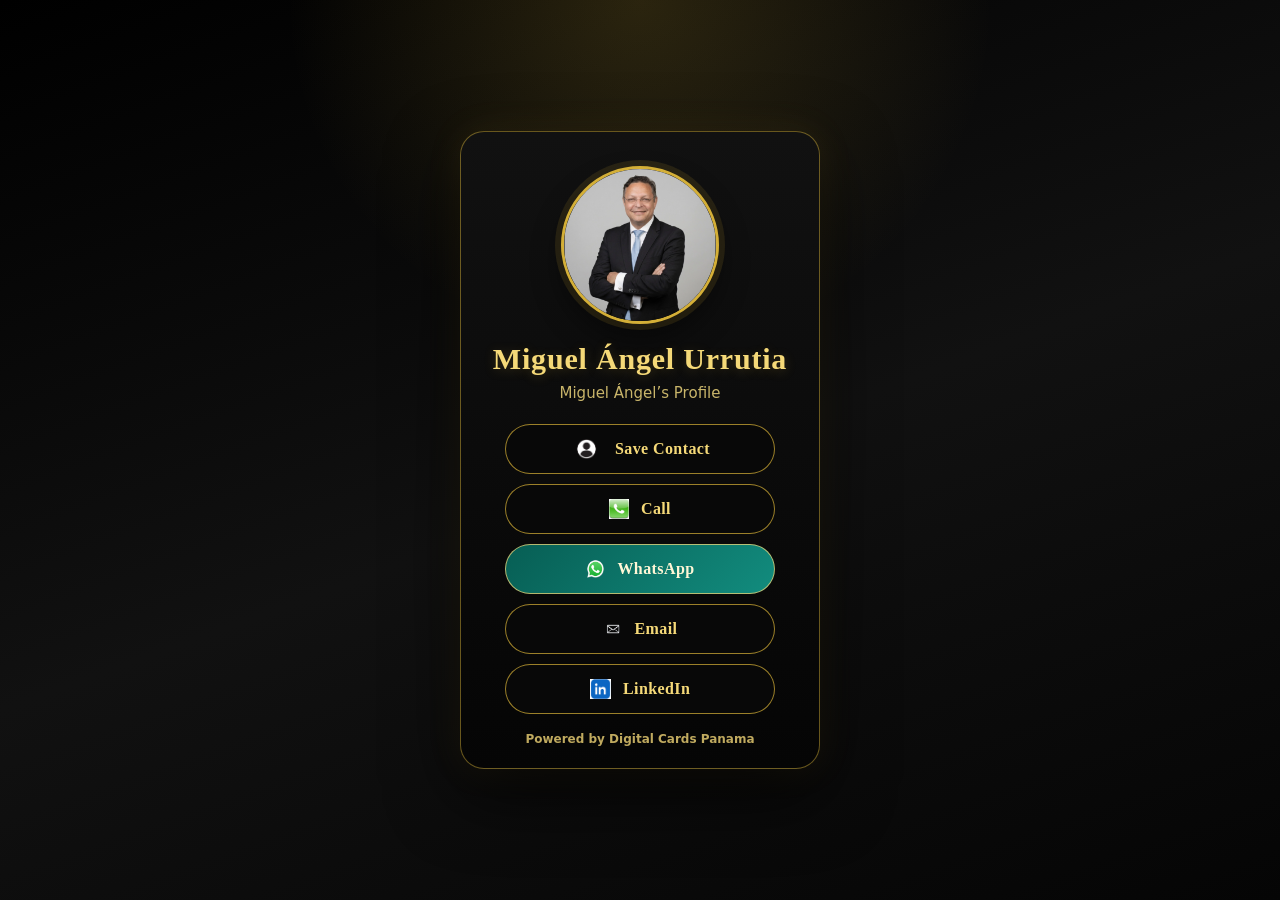
==== index.html @ e3ca3bec "Update index.html" ====
<!DOCTYPE html>
<html lang="en">
<head>
  <meta charset="UTF-8" />
  <meta name="viewport" content="width=device-width, initial-scale=1.0" />
  <title>Miguel Ángel Urrutia – Digital Card</title>

  <style>
    :root {
      --black: #050505;
      --black-soft: #111111;
      --gold: #d4af37;
      --gold-light: #f5d978;
      --gold-dark: #8a6f1d;
      --text-muted: #c9b56a;
    }

    * {
      box-sizing: border-box;
    }

    body {
      margin: 0;
      min-height: 100vh;
      display: flex;
      justify-content: center;
      align-items: center;
      padding: 24px;
      background:
        radial-gradient(circle at top, rgba(212, 175, 55, 0.18), transparent 32%),
        linear-gradient(160deg, #000000, #111111 52%, #050505);
      font-family: "Cormorant Garamond", "Playfair Display", Georgia, "Times New Roman", serif;
      color: var(--gold);
    }

    .card {
      width: 360px;
      max-width: 100%;
      padding: 28px 22px 22px;
      border-radius: 24px;
      text-align: center;
      background: linear-gradient(180deg, #111111, #050505);
      border: 1px solid rgba(212, 175, 55, 0.48);
      box-shadow: 0 25px 70px rgba(0, 0, 0, 0.72), 0 0 34px rgba(212, 175, 55, 0.12);
    }

    .profile-photo {
      width: 158px;
      height: 158px;
      object-fit: cover;
      display: block;
      margin: 6px auto 18px;
      border-radius: 50%;
      border: 3px solid var(--gold);
      box-shadow: 0 0 0 6px rgba(212, 175, 55, 0.12), 0 16px 30px rgba(0, 0, 0, 0.45);
      background: #000;
    }

    h1 {
      margin: 6px 0 8px;
      font-size: 30px;
      line-height: 1.12;
      font-weight: 700;
      letter-spacing: 0.8px;
      color: var(--gold-light);
      text-shadow: 0 2px 12px rgba(212, 175, 55, 0.22);
    }

    .subtitle {
      margin: 0 0 22px;
      font-size: 15px;
      color: var(--text-muted);
      font-family: system-ui, -apple-system, BlinkMacSystemFont, "Segoe UI", sans-serif;
    }

    .btn {
      display: flex;
      align-items: center;
      justify-content: center;
      gap: 12px;
      width: 86%;
      margin: 10px auto;
      padding: 14px;
      border-radius: 999px;
      text-decoration: none;
      font-family: "Cormorant Garamond", "Playfair Display", Georgia, "Times New Roman", serif;
      font-weight: 700;
      font-size: 16px;
      letter-spacing: 0.4px;
      transition: transform 0.15s ease, box-shadow 0.15s ease, border-color 0.15s ease;
    }

    .btn:hover {
      transform: translateY(-1px);
      box-shadow: 0 8px 20px rgba(212, 175, 55, 0.18);
    }

    .btn img {
      height: 20px;
      width: auto;
    }

    .icon-wide {
      width: 22px;
      height: auto;
    }

    .save,
    .call,
    .email,
    .linkedin {
      background: #080808;
      color: var(--gold-light);
      border: 1px solid rgba(212, 175, 55, 0.72);
    }

    .whatsapp {
      background: linear-gradient(135deg, #075e54, #128c7e);
      color: #fff7d6;
      border: 1px solid rgba(245, 217, 120, 0.72);
    }

    .footer {
      margin-top: 18px;
      font-size: 12px;
      font-family: system-ui, -apple-system, BlinkMacSystemFont, "Segoe UI", sans-serif;
      color: rgba(212, 175, 55, 0.68);
    }

    .footer a {
      color: rgba(245, 217, 120, 0.78);
      text-decoration: none;
      font-weight: 600;
    }
  </style>
</head>

<body>
  <div class="card">

    <!-- Random Profile Photo -->
    <img id="profilePhoto" src="MAU.png" alt="Miguel Ángel Urrutia" class="profile-photo" />

    <h1>Miguel Ángel Urrutia</h1>
    <div class="subtitle">Miguel Ángel’s Profile</div>

    <!-- Save Contact -->
    <a class="btn save" href="Maurrutia.vcf" download>
      <img src="assets/user_icon.png" class="icon-wide" alt="" />
      Save Contact
    </a>

    <!-- Call -->
    <a class="btn call" href="tel:+50766541664">
      <img src="assets/call_icon.jpg" alt="" />
      Call
    </a>

    <!-- WhatsApp -->
    <a class="btn whatsapp" href="https://wa.me/50766541664" target="_blank" rel="noopener">
      <img src="assets/whatsapp_icon.png" alt="" />
      WhatsApp
    </a>

    <!-- Email -->
    <a class="btn email" href="mailto:mau@maurrutia.com">
      <img src="assets/email_icon_white.png" class="icon-wide" alt="" />
      Email
    </a>

    <!-- LinkedIn -->
    <a class="btn linkedin" href="https://www.linkedin.com/in/miguel-%C3%A1ngel-urrutia-6468b936" target="_blank" rel="noopener">
      <img src="assets/Linkedin_logo.png" alt="" />
      LinkedIn
    </a>

    <!-- Footer -->
    <div class="footer">
      <a href="https://wa.me/50767317853" target="_blank" rel="noopener">Powered by Digital Cards Panama</a>
    </div>

  </div>

  <script>
    const photos = ["MAU.png", "MAU2.png"];
    const selectedPhoto = photos[Math.floor(Math.random() * photos.length)];
    document.getElementById("profilePhoto").src = selectedPhoto;
  </script>
</body>
</html>
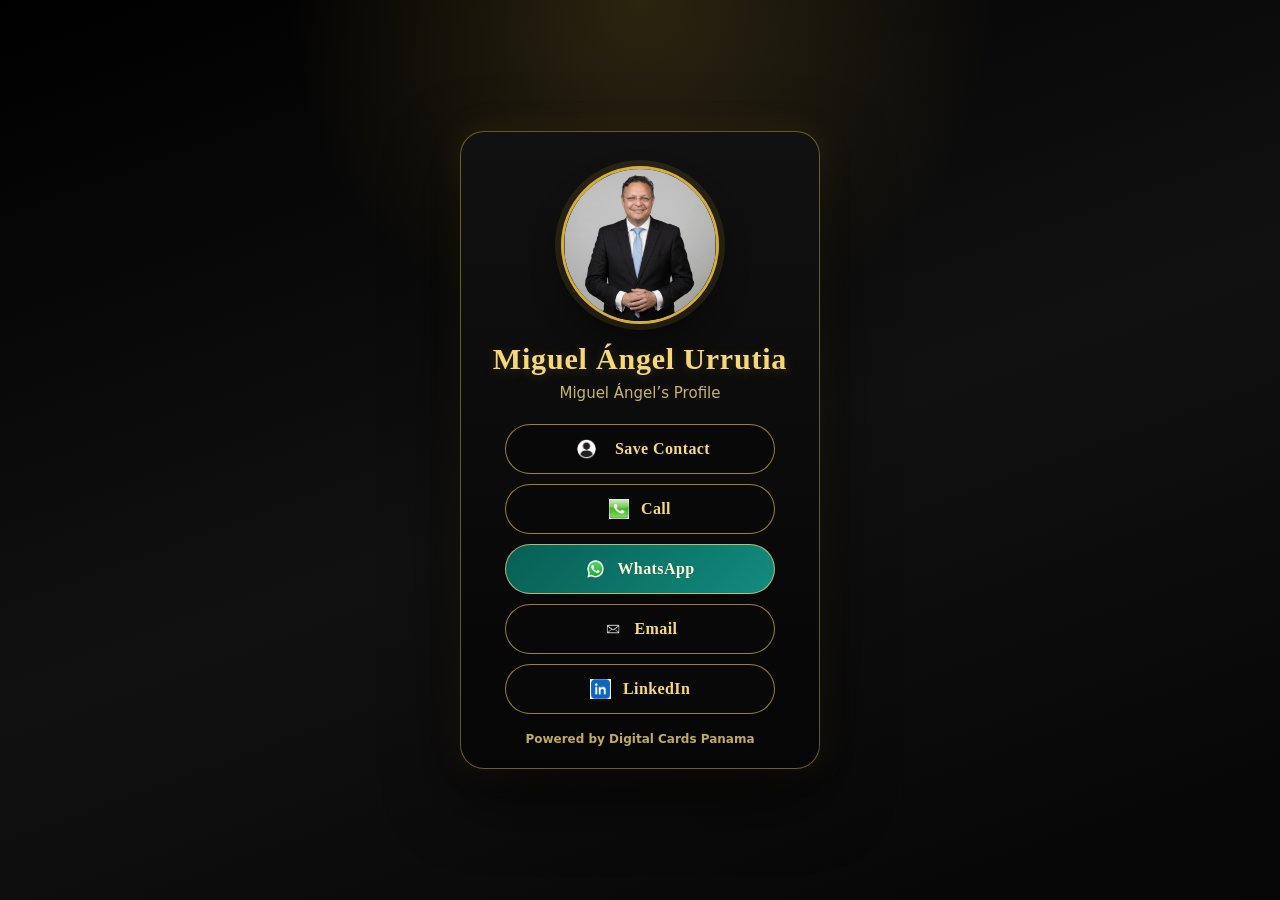
==== commit d3d87400: "Update index.html" ====
--- a/index.html
+++ b/index.html
@@ -182,7 +182,7 @@
   </div>
 
   <script>
-    const photos = ["MAU.png", "MAU2.png"];
+    const photos = ["MAU.png", "MAU2.png", "MAU3.png"];
     const selectedPhoto = photos[Math.floor(Math.random() * photos.length)];
     document.getElementById("profilePhoto").src = selectedPhoto;
   </script>
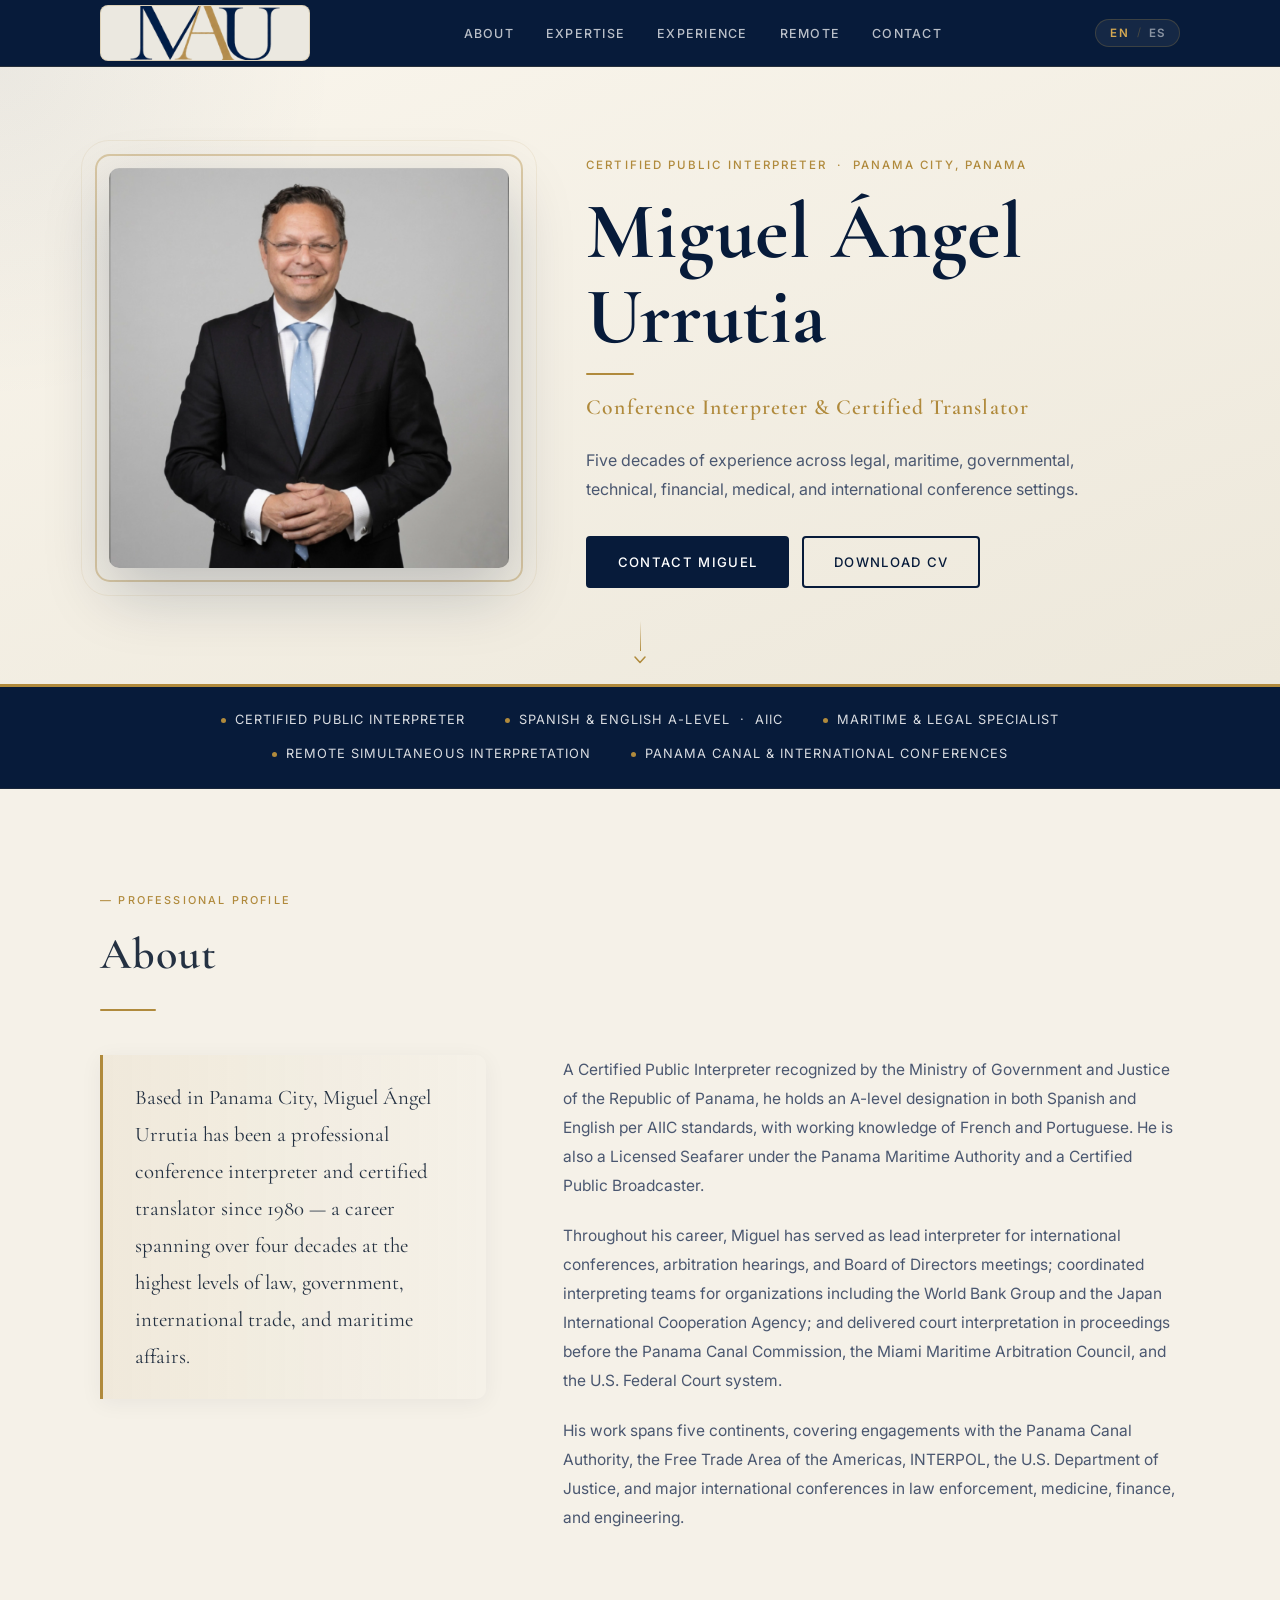
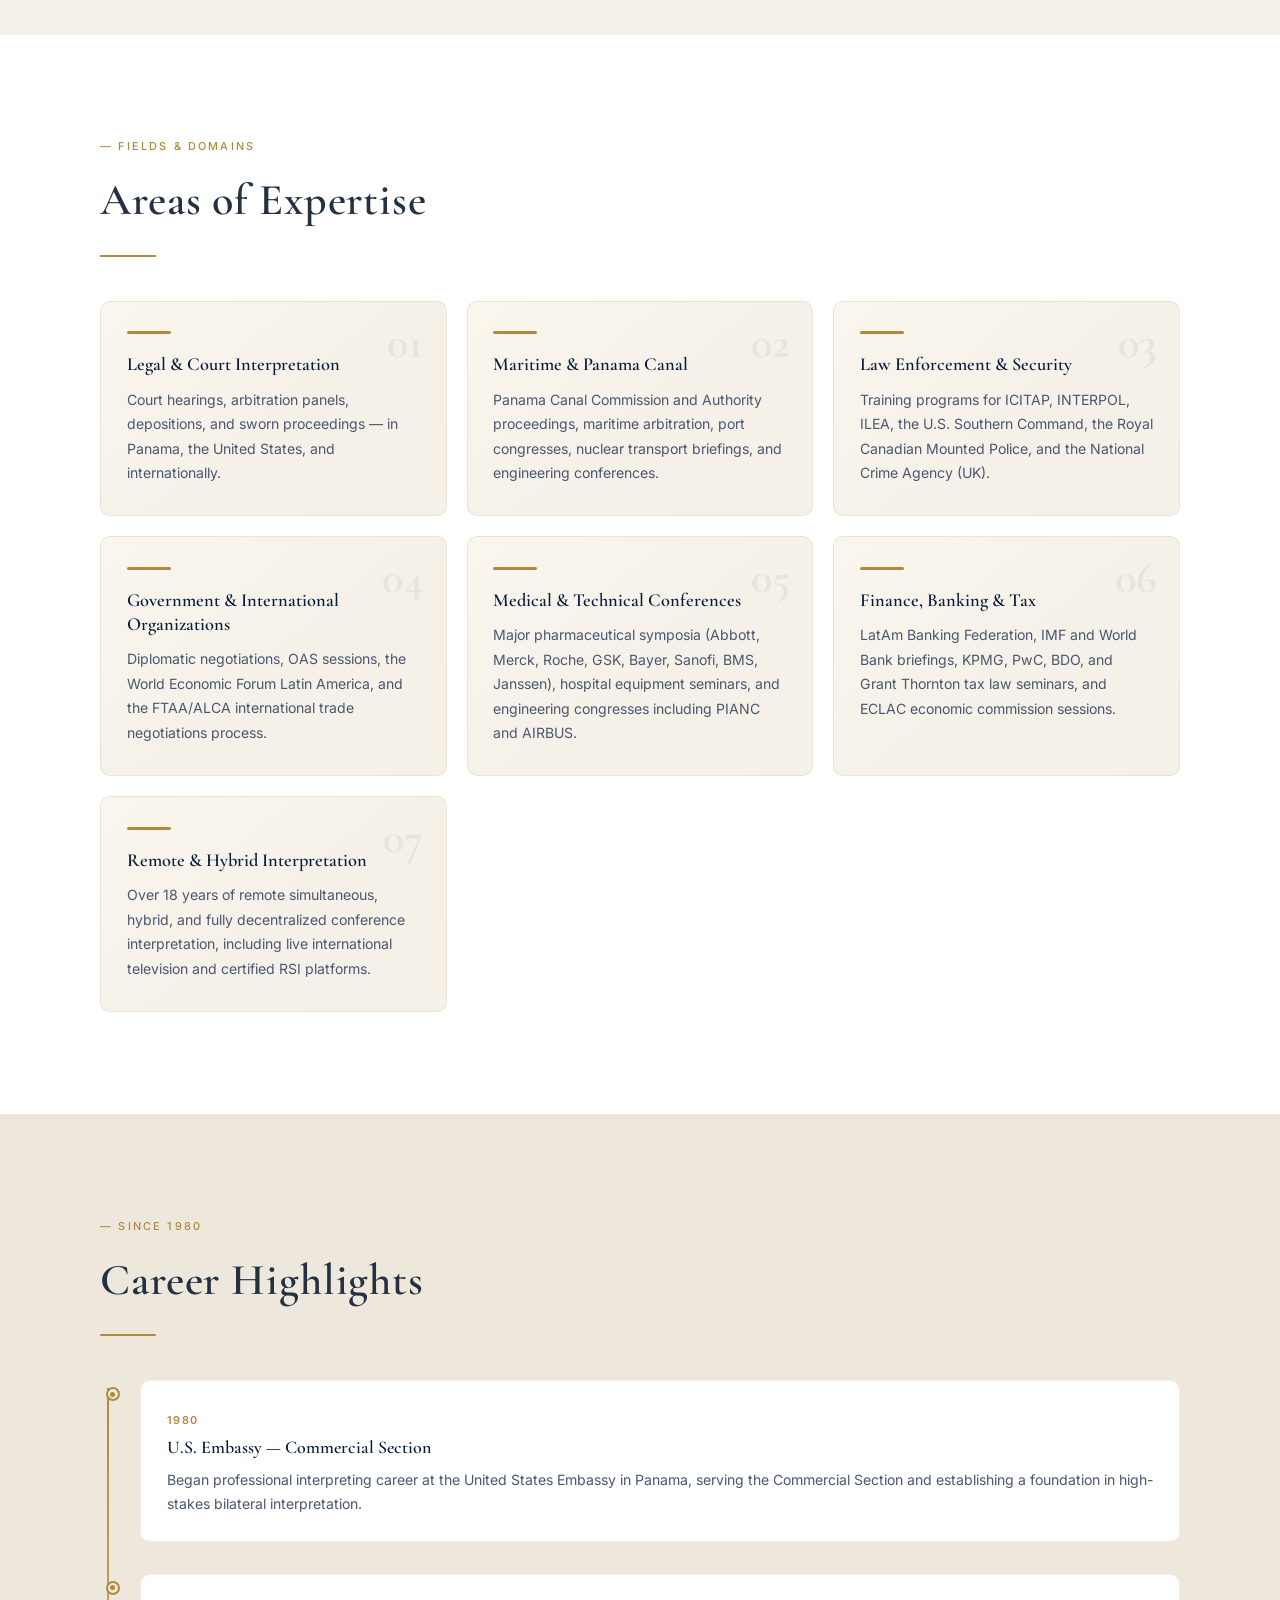
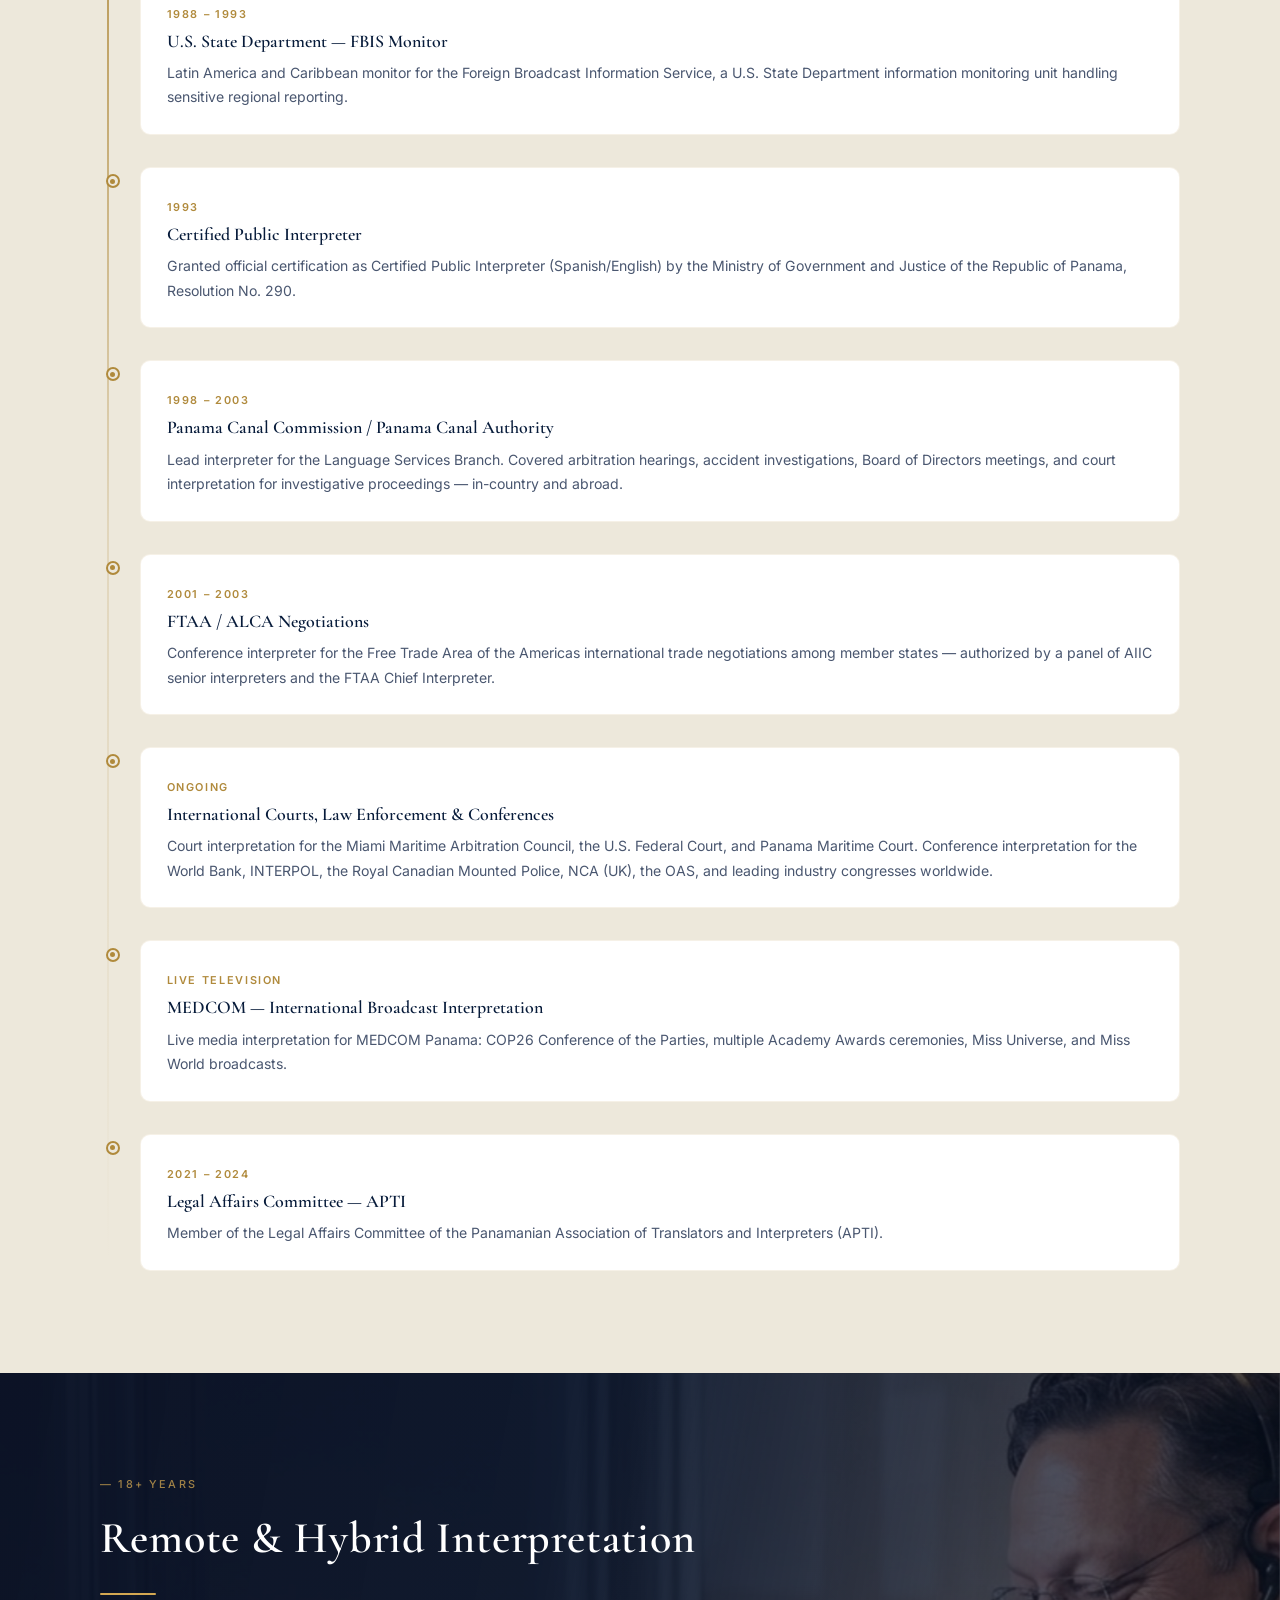
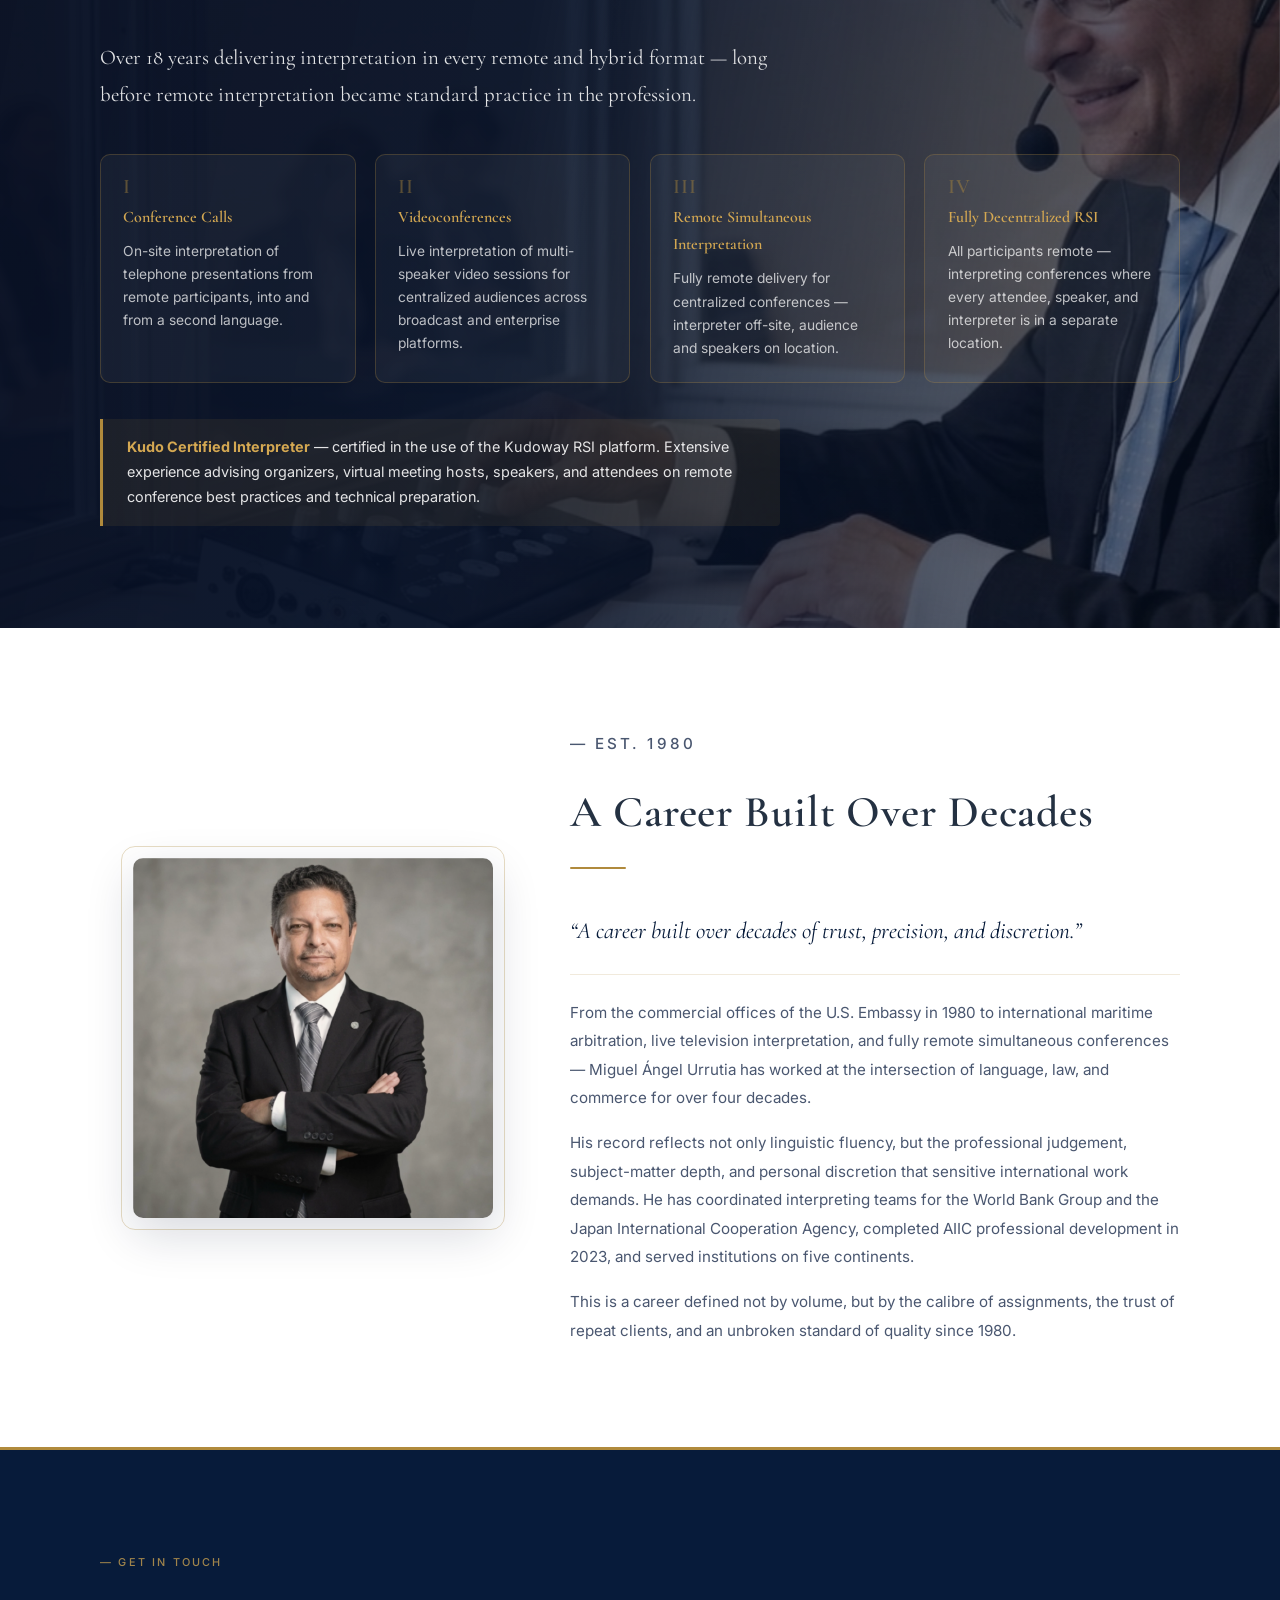
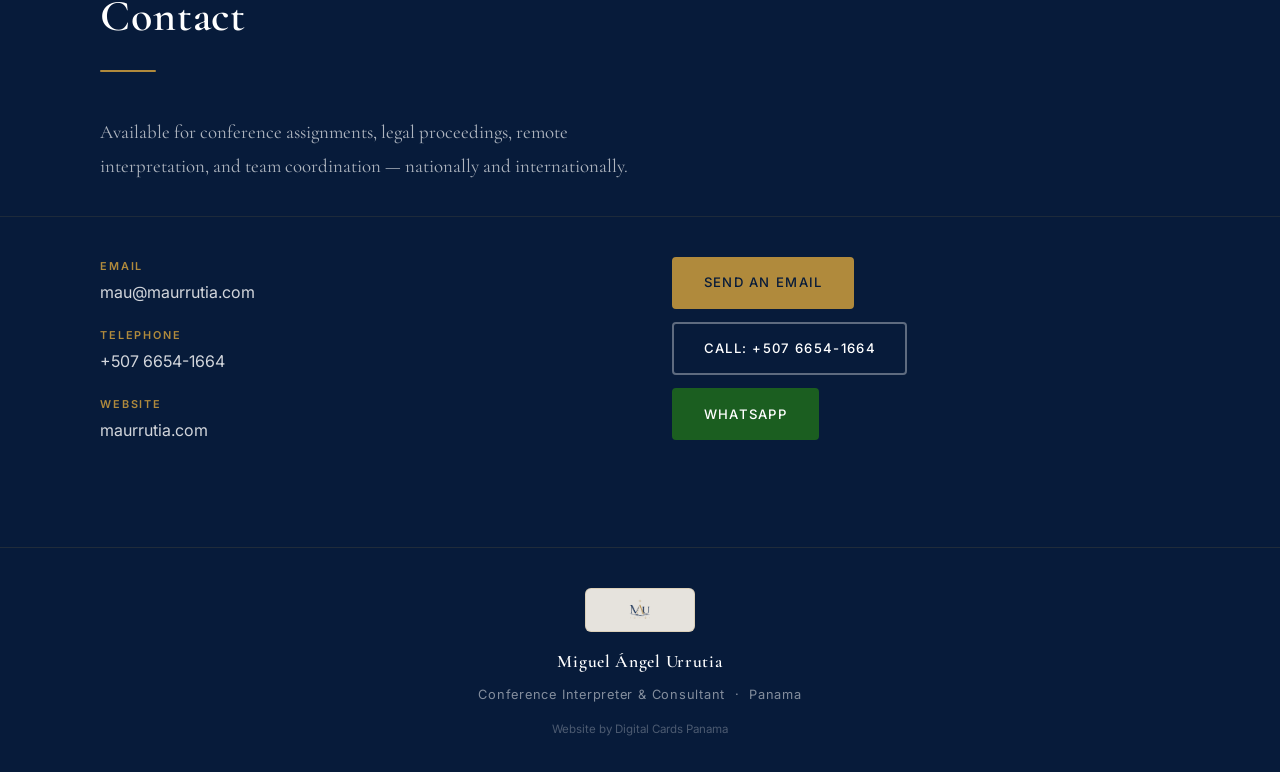
==== commit ee606311: "Initial MAU website" ====
--- a/index.html
+++ b/index.html
@@ -1,190 +1,399 @@
 <!DOCTYPE html>
 <html lang="en">
 <head>
-  <meta charset="UTF-8" />
-  <meta name="viewport" content="width=device-width, initial-scale=1.0" />
-  <title>Miguel Ángel Urrutia – Digital Card</title>
-
-  <style>
-    :root {
-      --black: #050505;
-      --black-soft: #111111;
-      --gold: #d4af37;
-      --gold-light: #f5d978;
-      --gold-dark: #8a6f1d;
-      --text-muted: #c9b56a;
-    }
-
-    * {
-      box-sizing: border-box;
-    }
-
-    body {
-      margin: 0;
-      min-height: 100vh;
-      display: flex;
-      justify-content: center;
-      align-items: center;
-      padding: 24px;
-      background:
-        radial-gradient(circle at top, rgba(212, 175, 55, 0.18), transparent 32%),
-        linear-gradient(160deg, #000000, #111111 52%, #050505);
-      font-family: "Cormorant Garamond", "Playfair Display", Georgia, "Times New Roman", serif;
-      color: var(--gold);
-    }
-
-    .card {
-      width: 360px;
-      max-width: 100%;
-      padding: 28px 22px 22px;
-      border-radius: 24px;
-      text-align: center;
-      background: linear-gradient(180deg, #111111, #050505);
-      border: 1px solid rgba(212, 175, 55, 0.48);
-      box-shadow: 0 25px 70px rgba(0, 0, 0, 0.72), 0 0 34px rgba(212, 175, 55, 0.12);
-    }
-
-    .profile-photo {
-      width: 158px;
-      height: 158px;
-      object-fit: cover;
-      display: block;
-      margin: 6px auto 18px;
-      border-radius: 50%;
-      border: 3px solid var(--gold);
-      box-shadow: 0 0 0 6px rgba(212, 175, 55, 0.12), 0 16px 30px rgba(0, 0, 0, 0.45);
-      background: #000;
-    }
-
-    h1 {
-      margin: 6px 0 8px;
-      font-size: 30px;
-      line-height: 1.12;
-      font-weight: 700;
-      letter-spacing: 0.8px;
-      color: var(--gold-light);
-      text-shadow: 0 2px 12px rgba(212, 175, 55, 0.22);
-    }
-
-    .subtitle {
-      margin: 0 0 22px;
-      font-size: 15px;
-      color: var(--text-muted);
-      font-family: system-ui, -apple-system, BlinkMacSystemFont, "Segoe UI", sans-serif;
-    }
-
-    .btn {
-      display: flex;
-      align-items: center;
-      justify-content: center;
-      gap: 12px;
-      width: 86%;
-      margin: 10px auto;
-      padding: 14px;
-      border-radius: 999px;
-      text-decoration: none;
-      font-family: "Cormorant Garamond", "Playfair Display", Georgia, "Times New Roman", serif;
-      font-weight: 700;
-      font-size: 16px;
-      letter-spacing: 0.4px;
-      transition: transform 0.15s ease, box-shadow 0.15s ease, border-color 0.15s ease;
-    }
-
-    .btn:hover {
-      transform: translateY(-1px);
-      box-shadow: 0 8px 20px rgba(212, 175, 55, 0.18);
-    }
-
-    .btn img {
-      height: 20px;
-      width: auto;
-    }
-
-    .icon-wide {
-      width: 22px;
-      height: auto;
-    }
-
-    .save,
-    .call,
-    .email,
-    .linkedin {
-      background: #080808;
-      color: var(--gold-light);
-      border: 1px solid rgba(212, 175, 55, 0.72);
-    }
-
-    .whatsapp {
-      background: linear-gradient(135deg, #075e54, #128c7e);
-      color: #fff7d6;
-      border: 1px solid rgba(245, 217, 120, 0.72);
-    }
-
-    .footer {
-      margin-top: 18px;
-      font-size: 12px;
-      font-family: system-ui, -apple-system, BlinkMacSystemFont, "Segoe UI", sans-serif;
-      color: rgba(212, 175, 55, 0.68);
-    }
-
-    .footer a {
-      color: rgba(245, 217, 120, 0.78);
-      text-decoration: none;
-      font-weight: 600;
-    }
-  </style>
+  <meta charset="UTF-8">
+  <meta name="viewport" content="width=device-width, initial-scale=1.0">
+  <meta name="description" content="Miguel Ángel Urrutia — Certified Public Interpreter and Conference Interpreter based in Panama. Five decades of experience in legal, maritime, governmental, and international conference settings.">
+  <meta name="author" content="Miguel Ángel Urrutia">
+  <meta property="og:title" content="Miguel Ángel Urrutia | Conference Interpreter & Certified Translator">
+  <meta property="og:description" content="Certified Public Interpreter with five decades of experience across legal, maritime, governmental, and international conference settings. Based in Panama.">
+  <meta property="og:image" content="Profile-current.png">
+  <meta property="og:type" content="website">
+  <meta property="og:locale" content="en_US">
+  <title>Miguel Ángel Urrutia | Conference Interpreter &amp; Certified Translator</title>
+  <link rel="preconnect" href="https://fonts.googleapis.com">
+  <link rel="preconnect" href="https://fonts.gstatic.com" crossorigin>
+  <link href="https://fonts.googleapis.com/css2?family=Cormorant+Garamond:ital,wght@0,400;0,600;0,700;1,400;1,600&family=Inter:wght@300;400;500&display=swap" rel="stylesheet">
+  <link rel="stylesheet" href="styles.css">
+  <script type="application/ld+json">
+  {
+    "@context": "https://schema.org",
+    "@type": "Person",
+    "name": "Miguel Ángel Urrutia",
+    "jobTitle": "Conference Interpreter & Certified Translator",
+    "description": "Certified Public Interpreter with five decades of experience in legal, maritime, governmental, and international conference settings.",
+    "url": "https://maurrutia.com",
+    "telephone": "+50766541664",
+    "email": "mau@maurrutia.com",
+    "address": { "@type": "PostalAddress", "addressCountry": "PA", "addressLocality": "Panama City" },
+    "knowsLanguage": ["Spanish", "English", "French", "Portuguese"]
+  }
+  </script>
 </head>
-
 <body>
-  <div class="card">
-
-    <!-- Random Profile Photo -->
-    <img id="profilePhoto" src="MAU.png" alt="Miguel Ángel Urrutia" class="profile-photo" />
-
-    <h1>Miguel Ángel Urrutia</h1>
-    <div class="subtitle">Miguel Ángel’s Profile</div>
-
-    <!-- Save Contact -->
-    <a class="btn save" href="Maurrutia.vcf" download>
-      <img src="assets/user_icon.png" class="icon-wide" alt="" />
-      Save Contact
-    </a>
-
-    <!-- Call -->
-    <a class="btn call" href="tel:+50766541664">
-      <img src="assets/call_icon.jpg" alt="" />
-      Call
-    </a>
-
-    <!-- WhatsApp -->
-    <a class="btn whatsapp" href="https://wa.me/50766541664" target="_blank" rel="noopener">
-      <img src="assets/whatsapp_icon.png" alt="" />
-      WhatsApp
-    </a>
-
-    <!-- Email -->
-    <a class="btn email" href="mailto:mau@maurrutia.com">
-      <img src="assets/email_icon_white.png" class="icon-wide" alt="" />
-      Email
-    </a>
-
-    <!-- LinkedIn -->
-    <a class="btn linkedin" href="https://www.linkedin.com/in/miguel-%C3%A1ngel-urrutia-6468b936" target="_blank" rel="noopener">
-      <img src="assets/Linkedin_logo.png" alt="" />
-      LinkedIn
-    </a>
-
-    <!-- Footer -->
-    <div class="footer">
-      <a href="https://wa.me/50767317853" target="_blank" rel="noopener">Powered by Digital Cards Panama</a>
+
+  <!-- ══ NAVIGATION ══════════════════════════════════════════ -->
+  <nav id="nav" role="navigation" aria-label="Main navigation">
+    <div class="nav-inner">
+
+      <!-- Logo plaque — ivory capsule so navy/gold logo reads clearly -->
+      <a href="#hero" class="nav-brand" aria-label="Miguel Ángel Urrutia — home">
+        <div class="nav-plaque">
+          <img src="MAU-LOGO.png" alt="MAU" class="nav-logo">
+        </div>
+      </a>
+
+      <ul class="nav-menu" id="navMenu" role="list">
+        <li><a href="#about"     data-i18n="nav.about">About</a></li>
+        <li><a href="#expertise" data-i18n="nav.expertise">Expertise</a></li>
+        <li><a href="#timeline"  data-i18n="nav.timeline">Experience</a></li>
+        <li><a href="#remote"    data-i18n="nav.remote">Remote</a></li>
+        <li><a href="#contact"   data-i18n="nav.contact">Contact</a></li>
+      </ul>
+
+      <div class="nav-right">
+        <div class="lang-toggle" role="group" aria-label="Language / Idioma">
+          <button class="lang-btn is-active" data-lang="en" aria-pressed="true"  aria-label="Switch to English">EN</button>
+          <span class="lang-sep" aria-hidden="true">/</span>
+          <button class="lang-btn"           data-lang="es" aria-pressed="false" aria-label="Cambiar a Español">ES</button>
+        </div>
+        <button class="nav-toggle-btn" id="navToggle"
+          aria-expanded="false" aria-controls="navMenu" aria-label="Toggle navigation menu">
+          <span aria-hidden="true"></span>
+          <span aria-hidden="true"></span>
+          <span aria-hidden="true"></span>
+        </button>
+      </div>
+
     </div>
-
-  </div>
-
-  <script>
-    const photos = ["MAU.png", "MAU2.png", "MAU3.png"];
-    const selectedPhoto = photos[Math.floor(Math.random() * photos.length)];
-    document.getElementById("profilePhoto").src = selectedPhoto;
-  </script>
+  </nav>
+
+  <main>
+
+    <!-- ══ HERO ════════════════════════════════════════════════ -->
+    <section id="hero" aria-labelledby="hero-name">
+      <div class="hero-inner">
+
+        <div class="hero-photo-col">
+          <div class="hero-photo-wrap hero-anim hero-anim--photo">
+            <div class="hero-photo-frame">
+              <img
+                src="Profile-current.png"
+                alt="Miguel Ángel Urrutia, Conference Interpreter and Certified Translator, Panama"
+                width="420" height="420" loading="eager"
+              >
+            </div>
+          </div>
+        </div>
+
+        <div class="hero-content">
+          <p class="hero-eyebrow hero-anim hero-anim--1" data-i18n="hero.eyebrow">Certified Public Interpreter &nbsp;&middot;&nbsp; Panama City, Panama</p>
+          <h1 id="hero-name" class="hero-anim hero-anim--2">Miguel&nbsp;Ángel<br>Urrutia</h1>
+          <div class="hero-gold-line hero-anim hero-anim--3" aria-hidden="true"></div>
+          <p class="hero-title hero-anim hero-anim--3b" data-i18n="hero.title">Conference Interpreter &amp; Certified Translator</p>
+          <p class="hero-statement hero-anim hero-anim--4" data-i18n="hero.statement">Five decades of experience across legal, maritime, governmental, technical, financial, medical, and international conference settings.</p>
+          <div class="hero-ctas hero-anim hero-anim--5">
+            <a href="#contact" class="btn btn-navy"    data-i18n="hero.cta.contact">Contact Miguel</a>
+            <a href="MAU%20CV%20-%20ENG%20-%20JUN25%20HI-LITED%20FOR%20LAW%20ENFORZ.odt"
+               download="MAU CV - ENG - JUN25 HI-LITED FOR LAW ENFORZ.odt"
+               class="btn btn-outline" data-i18n="hero.cta.cv">Download CV</a>
+          </div>
+        </div>
+
+      </div>
+
+      <!-- Animated scroll cue -->
+      <div class="scroll-cue hero-anim hero-anim--6" aria-hidden="true">
+        <div class="scroll-cue-line"></div>
+        <svg width="12" height="8" viewBox="0 0 12 8" fill="none" xmlns="http://www.w3.org/2000/svg">
+          <path d="M1 1L6 6.5L11 1" stroke="currentColor" stroke-width="1.5" stroke-linecap="round" stroke-linejoin="round"/>
+        </svg>
+      </div>
+    </section>
+
+    <!-- ══ CREDENTIALS STRIP ═══════════════════════════════════ -->
+    <section id="credentials" aria-label="Professional credentials">
+      <div class="credentials-inner">
+        <div class="credential-item"><span class="cred-gem" aria-hidden="true"></span><span data-i18n="cred.1">Certified Public Interpreter</span></div>
+        <div class="credential-item"><span class="cred-gem" aria-hidden="true"></span><span data-i18n="cred.2">Spanish &amp; English A-Level &nbsp;&middot;&nbsp; AIIC</span></div>
+        <div class="credential-item"><span class="cred-gem" aria-hidden="true"></span><span data-i18n="cred.3">Maritime &amp; Legal Specialist</span></div>
+        <div class="credential-item"><span class="cred-gem" aria-hidden="true"></span><span data-i18n="cred.4">Remote Simultaneous Interpretation</span></div>
+        <div class="credential-item"><span class="cred-gem" aria-hidden="true"></span><span data-i18n="cred.5">Panama Canal &amp; International Conferences</span></div>
+      </div>
+    </section>
+
+    <!-- ══ ABOUT ════════════════════════════════════════════════ -->
+    <section id="about" aria-labelledby="about-heading">
+      <div class="section-inner">
+        <div class="section-header reveal">
+          <p class="section-eyebrow" aria-hidden="true">— Professional Profile</p>
+          <h2 id="about-heading" data-i18n="about.heading">About</h2>
+          <div class="gold-rule" aria-hidden="true"></div>
+        </div>
+        <div class="about-layout">
+          <div class="about-lead-col">
+            <div class="about-intro-panel reveal">
+              <p class="lead-text" data-i18n="about.lead">Based in Panama City, Miguel Ángel Urrutia has been a professional conference interpreter and certified translator since 1980 — a career spanning over four decades at the highest levels of law, government, international trade, and maritime affairs.</p>
+            </div>
+          </div>
+          <div class="about-detail-col">
+            <p class="reveal" data-i18n="about.p1">A Certified Public Interpreter recognized by the Ministry of Government and Justice of the Republic of Panama, he holds an A-level designation in both Spanish and English per AIIC standards, with working knowledge of French and Portuguese. He is also a Licensed Seafarer under the Panama Maritime Authority and a Certified Public Broadcaster.</p>
+            <p class="reveal" data-i18n="about.p2">Throughout his career, Miguel has served as lead interpreter for international conferences, arbitration hearings, and Board of Directors meetings; coordinated interpreting teams for organizations including the World Bank Group and the Japan International Cooperation Agency; and delivered court interpretation in proceedings before the Panama Canal Commission, the Miami Maritime Arbitration Council, and the U.S. Federal Court system.</p>
+            <p class="reveal" data-i18n="about.p3">His work spans five continents, covering engagements with the Panama Canal Authority, the Free Trade Area of the Americas, INTERPOL, the U.S. Department of Justice, and major international conferences in law enforcement, medicine, finance, and engineering.</p>
+          </div>
+        </div>
+      </div>
+    </section>
+
+    <!-- ══ EXPERTISE ═══════════════════════════════════════════ -->
+    <section id="expertise" aria-labelledby="expertise-heading">
+      <div class="section-inner">
+        <div class="section-header reveal">
+          <p class="section-eyebrow" aria-hidden="true">— Fields &amp; Domains</p>
+          <h2 id="expertise-heading" data-i18n="exp.heading">Areas of Expertise</h2>
+          <div class="gold-rule" aria-hidden="true"></div>
+        </div>
+        <div class="expertise-grid">
+          <article class="expertise-card reveal">
+            <span class="card-num" aria-hidden="true">01</span>
+            <div class="card-bar" aria-hidden="true"></div>
+            <h3 data-i18n="exp.1.h">Legal &amp; Court Interpretation</h3>
+            <p data-i18n="exp.1.p">Court hearings, arbitration panels, depositions, and sworn proceedings — in Panama, the United States, and internationally.</p>
+          </article>
+          <article class="expertise-card reveal">
+            <span class="card-num" aria-hidden="true">02</span>
+            <div class="card-bar" aria-hidden="true"></div>
+            <h3 data-i18n="exp.2.h">Maritime &amp; Panama Canal</h3>
+            <p data-i18n="exp.2.p">Panama Canal Commission and Authority proceedings, maritime arbitration, port congresses, nuclear transport briefings, and engineering conferences.</p>
+          </article>
+          <article class="expertise-card reveal">
+            <span class="card-num" aria-hidden="true">03</span>
+            <div class="card-bar" aria-hidden="true"></div>
+            <h3 data-i18n="exp.3.h">Law Enforcement &amp; Security</h3>
+            <p data-i18n="exp.3.p">Training programs for ICITAP, INTERPOL, ILEA, the U.S. Southern Command, the Royal Canadian Mounted Police, and the National Crime Agency (UK).</p>
+          </article>
+          <article class="expertise-card reveal">
+            <span class="card-num" aria-hidden="true">04</span>
+            <div class="card-bar" aria-hidden="true"></div>
+            <h3 data-i18n="exp.4.h">Government &amp; International Organizations</h3>
+            <p data-i18n="exp.4.p">Diplomatic negotiations, OAS sessions, the World Economic Forum Latin America, and the FTAA/ALCA international trade negotiations process.</p>
+          </article>
+          <article class="expertise-card reveal">
+            <span class="card-num" aria-hidden="true">05</span>
+            <div class="card-bar" aria-hidden="true"></div>
+            <h3 data-i18n="exp.5.h">Medical &amp; Technical Conferences</h3>
+            <p data-i18n="exp.5.p">Major pharmaceutical symposia (Abbott, Merck, Roche, GSK, Bayer, Sanofi, BMS, Janssen), hospital equipment seminars, and engineering congresses including PIANC and AIRBUS.</p>
+          </article>
+          <article class="expertise-card reveal">
+            <span class="card-num" aria-hidden="true">06</span>
+            <div class="card-bar" aria-hidden="true"></div>
+            <h3 data-i18n="exp.6.h">Finance, Banking &amp; Tax</h3>
+            <p data-i18n="exp.6.p">LatAm Banking Federation, IMF and World Bank briefings, KPMG, PwC, BDO, and Grant Thornton tax law seminars, and ECLAC economic commission sessions.</p>
+          </article>
+          <article class="expertise-card reveal">
+            <span class="card-num" aria-hidden="true">07</span>
+            <div class="card-bar" aria-hidden="true"></div>
+            <h3 data-i18n="exp.7.h">Remote &amp; Hybrid Interpretation</h3>
+            <p data-i18n="exp.7.p">Over 18 years of remote simultaneous, hybrid, and fully decentralized conference interpretation, including live international television and certified RSI platforms.</p>
+          </article>
+        </div>
+      </div>
+    </section>
+
+    <!-- ══ TIMELINE ═════════════════════════════════════════════ -->
+    <section id="timeline" aria-labelledby="timeline-heading">
+      <div class="section-inner">
+        <div class="section-header reveal">
+          <p class="section-eyebrow" aria-hidden="true">— Since 1980</p>
+          <h2 id="timeline-heading" data-i18n="tl.heading">Career Highlights</h2>
+          <div class="gold-rule" aria-hidden="true"></div>
+        </div>
+        <ol class="timeline" role="list">
+          <li class="timeline-item reveal-left">
+            <div class="tl-marker" aria-hidden="true"><div class="tl-dot"></div></div>
+            <div class="tl-card">
+              <span class="tl-date" data-i18n="tl.1.date">1980</span>
+              <h3 data-i18n="tl.1.h">U.S. Embassy — Commercial Section</h3>
+              <p data-i18n="tl.1.p">Began professional interpreting career at the United States Embassy in Panama, serving the Commercial Section and establishing a foundation in high-stakes bilateral interpretation.</p>
+            </div>
+          </li>
+          <li class="timeline-item reveal-left">
+            <div class="tl-marker" aria-hidden="true"><div class="tl-dot"></div></div>
+            <div class="tl-card">
+              <span class="tl-date" data-i18n="tl.2.date">1988 – 1993</span>
+              <h3 data-i18n="tl.2.h">U.S. State Department — FBIS Monitor</h3>
+              <p data-i18n="tl.2.p">Latin America and Caribbean monitor for the Foreign Broadcast Information Service, a U.S. State Department information monitoring unit handling sensitive regional reporting.</p>
+            </div>
+          </li>
+          <li class="timeline-item reveal-left">
+            <div class="tl-marker" aria-hidden="true"><div class="tl-dot"></div></div>
+            <div class="tl-card">
+              <span class="tl-date" data-i18n="tl.3.date">1993</span>
+              <h3 data-i18n="tl.3.h">Certified Public Interpreter</h3>
+              <p data-i18n="tl.3.p">Granted official certification as Certified Public Interpreter (Spanish/English) by the Ministry of Government and Justice of the Republic of Panama, Resolution No. 290.</p>
+            </div>
+          </li>
+          <li class="timeline-item reveal-left">
+            <div class="tl-marker" aria-hidden="true"><div class="tl-dot"></div></div>
+            <div class="tl-card">
+              <span class="tl-date" data-i18n="tl.4.date">1998 – 2003</span>
+              <h3 data-i18n="tl.4.h">Panama Canal Commission / Panama Canal Authority</h3>
+              <p data-i18n="tl.4.p">Lead interpreter for the Language Services Branch. Covered arbitration hearings, accident investigations, Board of Directors meetings, and court interpretation for investigative proceedings — in-country and abroad.</p>
+            </div>
+          </li>
+          <li class="timeline-item reveal-left">
+            <div class="tl-marker" aria-hidden="true"><div class="tl-dot"></div></div>
+            <div class="tl-card">
+              <span class="tl-date" data-i18n="tl.5.date">2001 – 2003</span>
+              <h3 data-i18n="tl.5.h">FTAA / ALCA Negotiations</h3>
+              <p data-i18n="tl.5.p">Conference interpreter for the Free Trade Area of the Americas international trade negotiations among member states — authorized by a panel of AIIC senior interpreters and the FTAA Chief Interpreter.</p>
+            </div>
+          </li>
+          <li class="timeline-item reveal-left">
+            <div class="tl-marker" aria-hidden="true"><div class="tl-dot"></div></div>
+            <div class="tl-card">
+              <span class="tl-date" data-i18n="tl.6.date">Ongoing</span>
+              <h3 data-i18n="tl.6.h">International Courts, Law Enforcement &amp; Conferences</h3>
+              <p data-i18n="tl.6.p">Court interpretation for the Miami Maritime Arbitration Council, the U.S. Federal Court, and Panama Maritime Court. Conference interpretation for the World Bank, INTERPOL, the Royal Canadian Mounted Police, NCA (UK), the OAS, and leading industry congresses worldwide.</p>
+            </div>
+          </li>
+          <li class="timeline-item reveal-left">
+            <div class="tl-marker" aria-hidden="true"><div class="tl-dot"></div></div>
+            <div class="tl-card">
+              <span class="tl-date" data-i18n="tl.7.date">Live Television</span>
+              <h3 data-i18n="tl.7.h">MEDCOM — International Broadcast Interpretation</h3>
+              <p data-i18n="tl.7.p">Live media interpretation for MEDCOM Panama: COP26 Conference of the Parties, multiple Academy Awards ceremonies, Miss Universe, and Miss World broadcasts.</p>
+            </div>
+          </li>
+          <li class="timeline-item reveal-left">
+            <div class="tl-marker" aria-hidden="true"><div class="tl-dot"></div></div>
+            <div class="tl-card">
+              <span class="tl-date" data-i18n="tl.8.date">2021 – 2024</span>
+              <h3 data-i18n="tl.8.h">Legal Affairs Committee — APTI</h3>
+              <p data-i18n="tl.8.p">Member of the Legal Affairs Committee of the Panamanian Association of Translators and Interpreters (APTI).</p>
+            </div>
+          </li>
+        </ol>
+      </div>
+    </section>
+
+    <!-- ══ REMOTE INTERPRETATION ════════════════════════════════ -->
+    <section id="remote" aria-labelledby="remote-heading">
+      <!-- Interpreting.png as cinematic background -->
+      <div class="remote-scene" aria-hidden="true">
+        <img src="Interpreting.png" alt="" role="presentation" loading="lazy" id="remoteBgImg">
+      </div>
+      <div class="remote-veil" aria-hidden="true"></div>
+      <div class="section-inner remote-content">
+        <div class="section-header section-header--light reveal">
+          <p class="section-eyebrow section-eyebrow--light" aria-hidden="true">— 18+ Years</p>
+          <h2 id="remote-heading" data-i18n="rem.heading">Remote &amp; Hybrid Interpretation</h2>
+          <div class="gold-rule" aria-hidden="true"></div>
+        </div>
+        <p class="remote-lead reveal" data-i18n="rem.lead">Over 18 years delivering interpretation in every remote and hybrid format — long before remote interpretation became standard practice in the profession.</p>
+        <div class="remote-grid">
+          <div class="remote-card reveal">
+            <span class="remote-card-num" aria-hidden="true">I</span>
+            <span class="remote-card-title" data-i18n="rem.1.title">Conference Calls</span>
+            <p data-i18n="rem.1.p">On-site interpretation of telephone presentations from remote participants, into and from a second language.</p>
+          </div>
+          <div class="remote-card reveal">
+            <span class="remote-card-num" aria-hidden="true">II</span>
+            <span class="remote-card-title" data-i18n="rem.2.title">Videoconferences</span>
+            <p data-i18n="rem.2.p">Live interpretation of multi-speaker video sessions for centralized audiences across broadcast and enterprise platforms.</p>
+          </div>
+          <div class="remote-card reveal">
+            <span class="remote-card-num" aria-hidden="true">III</span>
+            <span class="remote-card-title" data-i18n="rem.3.title">Remote Simultaneous Interpretation</span>
+            <p data-i18n="rem.3.p">Fully remote delivery for centralized conferences — interpreter off-site, audience and speakers on location.</p>
+          </div>
+          <div class="remote-card reveal">
+            <span class="remote-card-num" aria-hidden="true">IV</span>
+            <span class="remote-card-title" data-i18n="rem.4.title">Fully Decentralized RSI</span>
+            <p data-i18n="rem.4.p">All participants remote — interpreting conferences where every attendee, speaker, and interpreter is in a separate location.</p>
+          </div>
+        </div>
+        <div class="kudo-note reveal" data-i18n="rem.kudo"><strong>Kudo Certified Interpreter</strong> — certified in the use of the Kudoway RSI platform. Extensive experience advising organizers, virtual meeting hosts, speakers, and attendees on remote conference best practices and technical preparation.</div>
+      </div>
+    </section>
+
+    <!-- ══ LEGACY ════════════════════════════════════════════════ -->
+    <section id="legacy" aria-labelledby="legacy-heading">
+      <div class="section-inner legacy-inner">
+        <div class="legacy-photo-col reveal">
+          <div class="legacy-photo-frame">
+            <img src="Profile-young.png"
+              alt="Miguel Ángel Urrutia — earlier in his career"
+              width="380" height="380" loading="lazy">
+          </div>
+        </div>
+        <div class="legacy-text">
+          <div class="section-header reveal">
+            <p class="section-eyebrow" aria-hidden="true">— Est. 1980</p>
+            <h2 id="legacy-heading" data-i18n="leg.heading">A Career Built Over Decades</h2>
+            <div class="gold-rule" aria-hidden="true"></div>
+          </div>
+          <blockquote class="legacy-quote reveal" data-i18n="leg.quote">&#8220;A career built over decades of trust, precision, and discretion.&#8221;</blockquote>
+          <p class="reveal" data-i18n="leg.p1">From the commercial offices of the U.S. Embassy in 1980 to international maritime arbitration, live television interpretation, and fully remote simultaneous conferences — Miguel Ángel Urrutia has worked at the intersection of language, law, and commerce for over four decades.</p>
+          <p class="reveal" data-i18n="leg.p2">His record reflects not only linguistic fluency, but the professional judgement, subject-matter depth, and personal discretion that sensitive international work demands. He has coordinated interpreting teams for the World Bank Group and the Japan International Cooperation Agency, completed AIIC professional development in 2023, and served institutions on five continents.</p>
+          <p class="reveal" data-i18n="leg.p3">This is a career defined not by volume, but by the calibre of assignments, the trust of repeat clients, and an unbroken standard of quality since 1980.</p>
+        </div>
+      </div>
+    </section>
+
+    <!-- ══ CONTACT ══════════════════════════════════════════════ -->
+    <section id="contact" aria-labelledby="contact-heading">
+      <div class="contact-top reveal">
+        <div class="section-inner">
+          <div class="section-header">
+            <p class="section-eyebrow section-eyebrow--light" aria-hidden="true">— Get in Touch</p>
+            <h2 id="contact-heading" data-i18n="con.heading">Contact</h2>
+            <div class="gold-rule" aria-hidden="true"></div>
+          </div>
+          <p class="contact-intro" data-i18n="con.intro">Available for conference assignments, legal proceedings, remote interpretation, and team coordination — nationally and internationally.</p>
+        </div>
+      </div>
+      <div class="contact-body">
+        <div class="section-inner contact-grid">
+          <div class="contact-info-col reveal">
+            <p>
+              <span class="contact-label" data-i18n="con.label.email">Email</span>
+              <a href="mailto:mau@maurrutia.com">mau@maurrutia.com</a>
+            </p>
+            <p>
+              <span class="contact-label" data-i18n="con.label.phone">Telephone</span>
+              <a href="tel:+50766541664">+507 6654-1664</a>
+            </p>
+            <p>
+              <span class="contact-label" data-i18n="con.label.web">Website</span>
+              <a href="https://maurrutia.com" target="_blank" rel="noopener noreferrer">maurrutia.com</a>
+            </p>
+          </div>
+          <div class="contact-cta-col reveal">
+            <a href="mailto:mau@maurrutia.com" class="btn btn-gold"    data-i18n="con.btn.email">Send an Email</a>
+            <a href="tel:+50766541664"          class="btn btn-ghost"   data-i18n="con.btn.call">Call: +507 6654-1664</a>
+            <a href="https://wa.me/50766541664" target="_blank" rel="noopener noreferrer" class="btn btn-whatsapp" data-i18n="con.btn.wa">WhatsApp</a>
+          </div>
+        </div>
+      </div>
+    </section>
+
+  </main>
+
+  <!-- ══ FOOTER ═══════════════════════════════════════════════ -->
+  <footer id="footer" role="contentinfo">
+    <div class="footer-inner">
+      <div class="footer-logo-wrap" aria-hidden="true">
+        <div class="footer-plaque">
+          <img src="MAU-LOGO.png" alt="" class="footer-logo-img">
+        </div>
+      </div>
+      <div class="footer-name">Miguel Ángel Urrutia</div>
+      <div class="footer-title" data-i18n="foot.title">Conference Interpreter &amp; Consultant &nbsp;&middot;&nbsp; Panama</div>
+      <div class="footer-credit" data-i18n="foot.credit">Website by Digital Cards Panama</div>
+    </div>
+  </footer>
+
+  <script src="script.js"></script>
 </body>
 </html>
--- a/styles.css
+++ b/styles.css
@@ -0,0 +1,927 @@
+/* ================================================================
+   Miguel Ángel Urrutia — Professional Website  v3
+   styles.css
+   ================================================================ */
+
+/* ── Variables ─────────────────────────────────────────────── */
+:root {
+  --navy:       #071B3A;
+  --navy-mid:   #0B2550;
+  --navy-soft:  #0F2E60;
+  --ivory:      #F5F1E8;
+  --ivory-dark: #EDE8DB;
+  --gold:       #B08A3C;
+  --gold-light: #D4A852;
+  --gold-pale:  rgba(176,138,60,0.12);
+  --charcoal:   #243142;
+  --muted:      #4A5770;
+  --white:      #FFFFFF;
+
+  --font-serif: 'Cormorant Garamond', Georgia, 'Times New Roman', serif;
+  --font-sans:  'Inter', system-ui, -apple-system, sans-serif;
+
+  --max-w:     1160px;
+  --pad-x:     clamp(1.25rem, 5vw, 2.5rem);
+  --section-y: clamp(4rem, 8vw, 7rem);
+  --r:         4px;
+  --r-lg:      10px;
+  --t:         0.24s ease;
+}
+
+/* ── Reset ──────────────────────────────────────────────────── */
+*, *::before, *::after { box-sizing: border-box; margin: 0; padding: 0; }
+html { scroll-behavior: smooth; scroll-padding-top: 70px; }
+body {
+  font-family: var(--font-sans);
+  font-size: 1rem;
+  line-height: 1.72;
+  color: var(--charcoal);
+  background: var(--ivory);
+  -webkit-font-smoothing: antialiased;
+  -moz-osx-font-smoothing: grayscale;
+}
+img  { max-width: 100%; height: auto; display: block; }
+a    { color: inherit; text-decoration: none; }
+ul, ol { list-style: none; }
+:focus-visible { outline: 3px solid var(--gold); outline-offset: 3px; border-radius: var(--r); }
+
+/* ── Layout helpers ─────────────────────────────────────────── */
+.section-inner {
+  max-width: var(--max-w);
+  margin-left: auto;
+  margin-right: auto;
+  padding: var(--section-y) var(--pad-x);
+}
+.section-header { margin-bottom: 2.75rem; }
+.section-header h2 {
+  font-family: var(--font-serif);
+  font-size: clamp(1.9rem, 4vw, 2.75rem);
+  font-weight: 600;
+  letter-spacing: 0.02em;
+  color: var(--charcoal);
+  margin-bottom: 1rem;
+}
+.section-header--light h2 { color: var(--white); }
+
+.section-eyebrow {
+  font-family: var(--font-sans);
+  font-size: 0.68rem;
+  font-weight: 500;
+  letter-spacing: 0.2em;
+  text-transform: uppercase;
+  color: var(--gold);
+  margin-bottom: 0.45rem;
+}
+.section-eyebrow--light { color: rgba(212,168,82,0.75); }
+
+/* Gold rule — animated draw-in via scaleX */
+.gold-rule {
+  width: 3.5rem;
+  height: 2px;
+  background: var(--gold);
+  border-radius: 1px;
+  transform: scaleX(0);
+  transform-origin: left center;
+  transition: transform 0.7s ease 0.35s;
+}
+.section-header.revealed .gold-rule { transform: scaleX(1); }
+.contact-top.revealed    .gold-rule { transform: scaleX(1); }
+.section-header--light   .gold-rule { background: var(--gold-light); }
+
+.lead-text {
+  font-family: var(--font-serif);
+  font-size: clamp(1.1rem, 2vw, 1.3rem);
+  font-weight: 400;
+  line-height: 1.78;
+  color: var(--charcoal);
+}
+
+/* ── Scroll-reveal ──────────────────────────────────────────── */
+.reveal {
+  opacity: 0;
+  transform: translateY(22px);
+  transition: opacity 0.65s cubic-bezier(0.25, 0.46, 0.45, 0.94),
+              transform 0.65s cubic-bezier(0.25, 0.46, 0.45, 0.94);
+}
+.reveal.revealed { opacity: 1; transform: translateY(0); }
+
+/* Timeline items slide in from left */
+.reveal-left {
+  opacity: 0;
+  transform: translateX(-24px);
+  transition: opacity 0.65s cubic-bezier(0.25, 0.46, 0.45, 0.94),
+              transform 0.65s cubic-bezier(0.25, 0.46, 0.45, 0.94);
+}
+.reveal-left.revealed { opacity: 1; transform: translateX(0); }
+
+/* Stagger — expertise cards */
+.expertise-card.reveal:nth-child(2) { transition-delay: 0.08s; }
+.expertise-card.reveal:nth-child(3) { transition-delay: 0.16s; }
+.expertise-card.reveal:nth-child(4) { transition-delay: 0.24s; }
+.expertise-card.reveal:nth-child(5) { transition-delay: 0.32s; }
+.expertise-card.reveal:nth-child(6) { transition-delay: 0.40s; }
+.expertise-card.reveal:nth-child(7) { transition-delay: 0.48s; }
+
+/* Stagger — timeline items (reveal-left) */
+.timeline-item.reveal-left:nth-child(2) { transition-delay: 0.07s; }
+.timeline-item.reveal-left:nth-child(3) { transition-delay: 0.14s; }
+.timeline-item.reveal-left:nth-child(4) { transition-delay: 0.21s; }
+.timeline-item.reveal-left:nth-child(5) { transition-delay: 0.28s; }
+.timeline-item.reveal-left:nth-child(6) { transition-delay: 0.35s; }
+.timeline-item.reveal-left:nth-child(7) { transition-delay: 0.42s; }
+.timeline-item.reveal-left:nth-child(8) { transition-delay: 0.49s; }
+
+/* Stagger — remote cards */
+.remote-card.reveal:nth-child(2) { transition-delay: 0.10s; }
+.remote-card.reveal:nth-child(3) { transition-delay: 0.20s; }
+.remote-card.reveal:nth-child(4) { transition-delay: 0.30s; }
+
+/* ── Buttons ────────────────────────────────────────────────── */
+.btn {
+  display: inline-flex;
+  align-items: center;
+  justify-content: center;
+  padding: 0.8rem 1.85rem;
+  font-family: var(--font-sans);
+  font-size: 0.82rem;
+  font-weight: 500;
+  letter-spacing: 0.1em;
+  text-transform: uppercase;
+  border-radius: var(--r);
+  border: 2px solid transparent;
+  cursor: pointer;
+  white-space: nowrap;
+  transition: background var(--t), color var(--t), border-color var(--t),
+              box-shadow var(--t), transform var(--t);
+}
+.btn:active { transform: scale(0.98); }
+
+.btn-navy { background: var(--navy); color: var(--white); border-color: var(--navy); }
+.btn-navy:hover, .btn-navy:focus-visible {
+  background: var(--navy-soft); border-color: var(--navy-soft);
+  box-shadow: 0 6px 20px rgba(7,27,58,0.32); outline: none;
+}
+
+.btn-outline { background: transparent; color: var(--navy); border-color: var(--navy); }
+.btn-outline:hover, .btn-outline:focus-visible {
+  background: var(--navy); color: var(--white); outline: none;
+}
+
+.btn-gold { background: var(--gold); color: var(--navy); border-color: var(--gold); }
+.btn-gold:hover, .btn-gold:focus-visible {
+  background: var(--gold-light); border-color: var(--gold-light);
+  box-shadow: 0 6px 20px rgba(176,138,60,0.38); outline: none;
+}
+
+.btn-ghost { background: transparent; color: var(--white); border-color: rgba(255,255,255,0.35); }
+.btn-ghost:hover, .btn-ghost:focus-visible {
+  background: rgba(255,255,255,0.1); border-color: rgba(255,255,255,0.6); outline: none;
+}
+
+.btn-whatsapp { background: #1B5E20; color: var(--white); border-color: #1B5E20; }
+.btn-whatsapp:hover, .btn-whatsapp:focus-visible {
+  background: #2E7D32; border-color: #2E7D32; outline: none;
+}
+
+/* ================================================================
+   NAVIGATION
+   ================================================================ */
+#nav {
+  position: fixed;
+  top: 0; left: 0; right: 0;
+  z-index: 200;
+  background: var(--navy);
+  border-bottom: 1px solid rgba(176,138,60,0.18);
+  transition: box-shadow var(--t);
+}
+#nav.is-scrolled { box-shadow: 0 2px 28px rgba(0,0,0,0.45); }
+
+.nav-inner {
+  max-width: var(--max-w);
+  margin-left: auto; margin-right: auto;
+  padding-left: var(--pad-x); padding-right: var(--pad-x);
+  height: 66px;
+  display: flex;
+  align-items: center;
+  justify-content: space-between;
+  gap: 1rem;
+}
+
+/* Ivory plaque — keeps navy/gold logo legible on the dark nav bar.
+   The PNG has transparent padding around the artwork; we display the image
+   larger than the plaque and let overflow:hidden clip the padding away,
+   so the actual artwork fills most of the plaque. */
+.nav-brand { display: flex; align-items: center; flex-shrink: 0; }
+.nav-plaque {
+  background: rgba(245,241,232,0.96);
+  border: 1px solid rgba(176,138,60,0.24);
+  border-radius: 8px;
+  height: 56px;
+  width: 210px;
+  position: relative;
+  overflow: hidden;
+  flex-shrink: 0;
+  transition: opacity var(--t), box-shadow var(--t);
+}
+.nav-plaque:hover { opacity: 0.88; box-shadow: 0 2px 16px rgba(176,138,60,0.22); }
+.nav-logo {
+  position: absolute;
+  width: 272px;   /* oversized to push transparent padding beyond plaque edge */
+  height: auto;
+  top: 50%;
+  left: 50%;
+  transform: translate(-50%, -50%);
+  display: block;
+}
+
+/* Nav menu */
+.nav-menu { display: flex; gap: 2rem; align-items: center; flex: 1; justify-content: center; }
+.nav-menu a {
+  font-size: 0.78rem;
+  font-weight: 500;
+  letter-spacing: 0.1em;
+  text-transform: uppercase;
+  color: rgba(255,255,255,0.72);
+  padding-bottom: 3px;
+  border-bottom: 2px solid transparent;
+  transition: color var(--t), border-color var(--t);
+}
+.nav-menu a:hover,
+.nav-menu a:focus-visible { color: var(--gold-light); border-bottom-color: var(--gold-light); outline: none; }
+.nav-menu a.nav-active    { color: var(--gold-light); border-bottom-color: var(--gold); }
+
+/* Right cluster: lang toggle + hamburger */
+.nav-right { display: flex; align-items: center; gap: 0.75rem; flex-shrink: 0; }
+
+.lang-toggle {
+  display: flex;
+  align-items: center;
+  gap: 0.25rem;
+  background: rgba(255,255,255,0.06);
+  border: 1px solid rgba(176,138,60,0.25);
+  border-radius: 20px;
+  padding: 3px 10px;
+}
+.lang-btn {
+  background: none; border: none; cursor: pointer;
+  font-family: var(--font-sans);
+  font-size: 0.72rem; font-weight: 600; letter-spacing: 0.1em;
+  color: rgba(255,255,255,0.5);
+  padding: 2px 4px; border-radius: 3px;
+  transition: color var(--t), background var(--t);
+}
+.lang-btn:hover    { color: var(--white); }
+.lang-btn.is-active { color: var(--gold-light); }
+.lang-sep { color: rgba(176,138,60,0.35); font-size: 0.7rem; }
+
+.nav-toggle-btn {
+  display: none;
+  flex-direction: column;
+  justify-content: center;
+  gap: 5px;
+  width: 38px; height: 38px;
+  background: none; border: none; cursor: pointer;
+  padding: 6px; border-radius: var(--r);
+}
+.nav-toggle-btn span {
+  display: block; width: 22px; height: 2px;
+  background: var(--white); border-radius: 1px;
+  transition: transform var(--t), opacity var(--t);
+}
+.nav-toggle-btn[aria-expanded="true"] span:nth-child(1) { transform: translateY(7px) rotate(45deg); }
+.nav-toggle-btn[aria-expanded="true"] span:nth-child(2) { opacity: 0; transform: scaleX(0); }
+.nav-toggle-btn[aria-expanded="true"] span:nth-child(3) { transform: translateY(-7px) rotate(-45deg); }
+
+/* ================================================================
+   HERO
+   ================================================================ */
+#hero {
+  background: linear-gradient(160deg, #FAF6ED 0%, var(--ivory-dark) 100%);
+  padding-top: 66px;
+  position: relative;
+  overflow: hidden;
+}
+#hero::before {
+  content: '';
+  position: absolute;
+  top: 66px; left: 0;
+  width: 340px; height: 340px;
+  background: radial-gradient(ellipse at top left, rgba(7,27,58,0.06) 0%, transparent 70%);
+  pointer-events: none;
+}
+
+.hero-inner {
+  max-width: var(--max-w);
+  margin-left: auto; margin-right: auto;
+  padding: clamp(3rem, 7vw, 6rem) var(--pad-x) clamp(4rem, 8vw, 6rem);
+  display: grid;
+  grid-template-columns: 1fr;
+  gap: 2.5rem;
+  align-items: center;
+}
+
+/* Photo column */
+.hero-photo-col { display: flex; justify-content: center; }
+.hero-photo-frame { position: relative; display: inline-block; line-height: 0; }
+.hero-photo-frame::before {
+  content: '';
+  position: absolute;
+  top: -14px; left: -14px; right: -14px; bottom: -14px;
+  border: 2px solid rgba(176,138,60,0.38);
+  border-radius: calc(var(--r-lg) + 5px);
+  pointer-events: none;
+}
+.hero-photo-frame::after {
+  content: '';
+  position: absolute;
+  top: -28px; left: -28px; right: -28px; bottom: -28px;
+  border: 1px solid rgba(176,138,60,0.1);
+  border-radius: calc(var(--r-lg) + 18px);
+  pointer-events: none;
+}
+.hero-photo-frame img {
+  width: 100%; max-width: 340px;
+  aspect-ratio: 1;
+  object-fit: cover; object-position: center top;
+  border-radius: 10px;
+  box-shadow: 0 24px 64px rgba(7,27,58,0.22);
+  position: relative; z-index: 1;
+}
+
+/* Hero text column */
+.hero-content { text-align: center; }
+.hero-eyebrow {
+  font-family: var(--font-sans);
+  font-size: 0.72rem; font-weight: 500; letter-spacing: 0.18em;
+  text-transform: uppercase;
+  color: var(--gold);
+  margin-bottom: 0.9rem;
+}
+.hero-content h1 {
+  font-family: var(--font-serif);
+  font-size: clamp(3rem, 8.5vw, 5rem);
+  font-weight: 700; line-height: 1.06;
+  color: var(--navy);
+  letter-spacing: 0.01em;
+  margin-bottom: 0;
+}
+
+/* Animated gold divider between h1 and title */
+.hero-gold-line {
+  width: 3rem; height: 2px;
+  background: var(--gold);
+  border-radius: 1px;
+  margin: 0.85rem auto 0.85rem;
+  transform-origin: center center;
+}
+
+.hero-title {
+  font-family: var(--font-serif);
+  font-size: clamp(1rem, 2.5vw, 1.35rem);
+  font-weight: 600; color: var(--gold);
+  letter-spacing: 0.05em;
+  margin-bottom: 1.25rem;
+}
+.hero-statement {
+  font-size: clamp(0.9rem, 1.8vw, 1rem);
+  color: var(--muted); line-height: 1.82;
+  margin-bottom: 2rem;
+  max-width: 500px;
+  margin-left: auto; margin-right: auto;
+}
+.hero-ctas { display: flex; gap: 0.85rem; flex-wrap: wrap; justify-content: center; }
+
+/* Entrance animations */
+.hero-anim { opacity: 0; }
+.hero-anim--photo { animation: heroPhotoIn 0.9s cubic-bezier(0.25,0.46,0.45,0.94) 0.15s forwards; }
+.hero-anim--1     { animation: heroFadeUp  0.75s cubic-bezier(0.25,0.46,0.45,0.94) 0.48s forwards; }
+.hero-anim--2     { animation: heroFadeUp  0.75s cubic-bezier(0.25,0.46,0.45,0.94) 0.62s forwards; }
+.hero-anim--3     { animation: heroGoldLine 0.65s ease 0.76s forwards; }
+.hero-anim--3b    { animation: heroFadeUp  0.75s cubic-bezier(0.25,0.46,0.45,0.94) 0.90s forwards; }
+.hero-anim--4     { animation: heroFadeUp  0.75s cubic-bezier(0.25,0.46,0.45,0.94) 1.06s forwards; }
+.hero-anim--5     { animation: heroFadeUp  0.75s cubic-bezier(0.25,0.46,0.45,0.94) 1.20s forwards; }
+.hero-anim--6     { animation: heroFadeIn  0.6s ease 2.4s forwards; }
+
+@keyframes heroPhotoIn {
+  from { opacity: 0; transform: scale(0.96) translateX(-18px); }
+  to   { opacity: 1; transform: scale(1)    translateX(0); }
+}
+@keyframes heroFadeUp {
+  from { opacity: 0; transform: translateY(18px); }
+  to   { opacity: 1; transform: translateY(0); }
+}
+@keyframes heroGoldLine {
+  from { opacity: 0; transform: scaleX(0); }
+  to   { opacity: 1; transform: scaleX(1); }
+}
+@keyframes heroFadeIn { to { opacity: 1; } }
+
+/* Scroll cue */
+.scroll-cue {
+  position: absolute;
+  bottom: 1.25rem; left: 50%;
+  transform: translateX(-50%);
+  display: flex; flex-direction: column; align-items: center; gap: 5px;
+  color: var(--gold);
+}
+.scroll-cue-line { width: 1px; height: 30px; background: linear-gradient(to bottom, transparent, var(--gold)); }
+.scroll-cue svg  { animation: scrollBounce 2s ease-in-out infinite; }
+@keyframes scrollBounce {
+  0%, 100% { transform: translateY(0); }
+  50%       { transform: translateY(5px); }
+}
+
+/* ================================================================
+   CREDENTIALS STRIP
+   ================================================================ */
+#credentials {
+  background: var(--navy);
+  border-top: 3px solid var(--gold);
+  border-bottom: 1px solid rgba(176,138,60,0.1);
+}
+.credentials-inner {
+  max-width: var(--max-w);
+  margin-left: auto; margin-right: auto;
+  padding: 1.4rem var(--pad-x);
+  display: flex; flex-wrap: wrap;
+  gap: 0.7rem 2rem;
+  justify-content: center; align-items: center;
+}
+.credential-item {
+  display: flex; align-items: center; gap: 0.55rem;
+  color: rgba(255,255,255,0.85);
+  font-size: 0.76rem; font-weight: 400;
+  letter-spacing: 0.08em; text-transform: uppercase;
+  white-space: nowrap;
+}
+.cred-gem {
+  display: inline-block;
+  width: 5px; height: 5px;
+  background: var(--gold);
+  border-radius: 50%;
+  flex-shrink: 0;
+}
+
+/* ================================================================
+   ABOUT
+   ================================================================ */
+#about { background: var(--ivory); }
+
+.about-layout {
+  display: grid;
+  grid-template-columns: 1fr;
+  gap: 2rem;
+}
+.about-intro-panel {
+  border-left: 3px solid var(--gold);
+  padding: 1.5rem 2rem;
+  background: linear-gradient(to right, rgba(176,138,60,0.08), transparent);
+  border-radius: 0 var(--r-lg) var(--r-lg) 0;
+  box-shadow: 0 4px 22px rgba(7,27,58,0.055);
+}
+.about-detail-col p {
+  font-size: 0.97rem; line-height: 1.88;
+  color: var(--muted); margin-bottom: 1.25rem;
+}
+.about-detail-col p:last-child { margin-bottom: 0; }
+
+/* ================================================================
+   EXPERTISE
+   ================================================================ */
+#expertise { background: var(--white); }
+
+.expertise-grid {
+  display: grid;
+  grid-template-columns: repeat(auto-fit, minmax(min(100%, 300px), 1fr));
+  gap: 1.25rem;
+}
+.expertise-card {
+  background: linear-gradient(140deg, #FAF6EE 0%, var(--ivory) 55%);
+  border: 1px solid rgba(176,138,60,0.14);
+  border-radius: var(--r-lg);
+  padding: 1.85rem 1.6rem;
+  position: relative; overflow: hidden;
+  transition: box-shadow var(--t), border-color var(--t), transform var(--t);
+}
+.expertise-card:hover {
+  box-shadow: 0 10px 36px rgba(7,27,58,0.12), 0 0 0 1px rgba(176,138,60,0.28) inset;
+  border-color: rgba(176,138,60,0.32);
+  transform: translateY(-3px);
+}
+.card-num {
+  position: absolute; top: 1.2rem; right: 1.4rem;
+  font-family: var(--font-serif);
+  font-size: 2.8rem; font-weight: 700;
+  color: rgba(7,27,58,0.055);
+  line-height: 1; pointer-events: none; user-select: none;
+}
+.card-bar {
+  width: 2.75rem; height: 3px;
+  background: var(--gold); border-radius: 2px;
+  margin-bottom: 1.2rem;
+  transition: width var(--t);
+}
+.expertise-card:hover .card-bar { width: 4rem; }
+.expertise-card h3 {
+  font-family: var(--font-serif);
+  font-size: 1.15rem; font-weight: 600;
+  color: var(--navy); margin-bottom: 0.65rem; line-height: 1.3;
+}
+.expertise-card p { font-size: 0.88rem; line-height: 1.74; color: var(--muted); }
+
+/* ================================================================
+   TIMELINE
+   ================================================================ */
+#timeline { background: var(--ivory-dark); }
+
+.timeline { position: relative; padding-left: 2rem; }
+.timeline::before {
+  content: '';
+  position: absolute;
+  left: 0.45rem; top: 0.5rem; bottom: 0.5rem;
+  width: 2px;
+  background: linear-gradient(to bottom, var(--gold), rgba(176,138,60,0.2), transparent);
+}
+.timeline-item { position: relative; padding-bottom: 2rem; }
+.timeline-item:last-child { padding-bottom: 0; }
+
+.tl-marker {
+  position: absolute;
+  left: -1.65rem; top: 0.45rem;
+  width: 14px; height: 14px;
+  background: var(--ivory-dark);
+  border: 2px solid var(--gold);
+  border-radius: 50%;
+  z-index: 1;
+  display: flex; align-items: center; justify-content: center;
+  transition: background var(--t), transform var(--t);
+}
+.tl-dot {
+  width: 5px; height: 5px;
+  background: var(--gold); border-radius: 50%;
+  transition: transform var(--t), opacity var(--t);
+}
+.timeline-item:hover .tl-marker { background: var(--gold); transform: scale(1.2); }
+.timeline-item:hover .tl-dot    { transform: scale(0); opacity: 0; }
+
+.tl-card {
+  background: var(--white);
+  border: 1px solid rgba(176,138,60,0.12);
+  border-radius: var(--r-lg);
+  padding: 1.5rem 1.6rem;
+  transition: box-shadow var(--t), border-color var(--t);
+}
+.timeline-item:hover .tl-card {
+  box-shadow: 0 6px 28px rgba(7,27,58,0.09);
+  border-color: rgba(176,138,60,0.28);
+}
+.tl-date {
+  display: inline-block;
+  font-size: 0.68rem; font-weight: 600;
+  letter-spacing: 0.15em; text-transform: uppercase;
+  color: var(--gold); margin-bottom: 0.4rem;
+}
+.tl-card h3 {
+  font-family: var(--font-serif);
+  font-size: 1.12rem; font-weight: 600;
+  color: var(--navy); margin-bottom: 0.5rem; line-height: 1.3;
+}
+.tl-card p { font-size: 0.88rem; line-height: 1.74; color: var(--muted); }
+
+/* ================================================================
+   REMOTE INTERPRETATION
+   ================================================================ */
+#remote { position: relative; overflow: hidden; isolation: isolate; }
+
+/* Cinematic background — Interpreting.png with parallax */
+.remote-scene {
+  position: absolute; inset: 0; z-index: -2;
+  will-change: transform;
+}
+.remote-scene img {
+  width: 100%; height: 110%;
+  object-fit: cover; object-position: center;
+}
+
+/* Left-to-right gradient: fully dark on left (text), opens to image on right */
+.remote-veil {
+  position: absolute; inset: 0; z-index: -1;
+  background: linear-gradient(100deg,
+    rgba(7,15,35,0.97)  0%,
+    rgba(7,18,40,0.95) 40%,
+    rgba(7,18,40,0.78) 65%,
+    rgba(7,18,40,0.50) 100%
+  );
+}
+
+.remote-content { color: var(--white); }
+.remote-lead {
+  font-family: var(--font-serif);
+  font-size: clamp(1.05rem, 2vw, 1.3rem);
+  line-height: 1.8;
+  color: rgba(255,255,255,0.88);
+  max-width: 680px; margin-bottom: 2.5rem;
+}
+
+.remote-grid {
+  display: grid;
+  grid-template-columns: repeat(auto-fit, minmax(min(100%, 240px), 1fr));
+  gap: 1.2rem; margin-bottom: 2.25rem;
+}
+.remote-card {
+  background: rgba(255,255,255,0.045);
+  border: 1px solid rgba(176,138,60,0.28);
+  border-radius: var(--r-lg);
+  padding: 1.4rem;
+  transition: background var(--t), border-color var(--t), transform var(--t);
+}
+.remote-card:hover {
+  background: rgba(255,255,255,0.08);
+  border-color: rgba(176,138,60,0.5);
+  transform: translateY(-2px);
+}
+.remote-card-num {
+  display: block;
+  font-family: var(--font-serif);
+  font-size: 1.3rem; font-weight: 600;
+  color: rgba(176,138,60,0.45);
+  letter-spacing: 0.04em;
+  margin-bottom: 0.35rem;
+  line-height: 1;
+}
+.remote-card-title {
+  display: block;
+  font-family: var(--font-serif);
+  font-size: 1rem; font-weight: 600;
+  color: var(--gold-light); margin-bottom: 0.55rem;
+}
+.remote-card p { font-size: 0.86rem; line-height: 1.68; color: rgba(255,255,255,0.72); }
+
+.kudo-note {
+  background: rgba(176,138,60,0.1);
+  border-left: 3px solid var(--gold);
+  border-radius: 0 var(--r) var(--r) 0;
+  padding: 1rem 1.5rem; max-width: 680px;
+  font-size: 0.9rem; line-height: 1.72;
+  color: rgba(255,255,255,0.88);
+}
+.kudo-note strong { color: var(--gold-light); }
+
+/* ================================================================
+   LEGACY
+   ================================================================ */
+#legacy { background: var(--white); }
+
+.legacy-inner {
+  display: grid;
+  grid-template-columns: 1fr;
+  gap: 2.5rem; align-items: center;
+}
+.legacy-photo-col { display: flex; justify-content: center; }
+.legacy-photo-frame { position: relative; display: inline-block; line-height: 0; }
+.legacy-photo-frame::before {
+  content: '';
+  position: absolute;
+  top: -12px; left: -12px; right: -12px; bottom: -12px;
+  border: 1px solid rgba(176,138,60,0.3);
+  border-radius: calc(var(--r-lg) + 4px);
+  pointer-events: none;
+}
+.legacy-photo-frame img {
+  width: 100%; max-width: 300px;
+  aspect-ratio: 1;
+  object-fit: cover; object-position: center top;
+  border-radius: var(--r-lg);
+  filter: sepia(0.12) contrast(0.96) brightness(0.98);
+  box-shadow: 0 16px 48px rgba(7,27,58,0.16);
+}
+.legacy-quote {
+  font-family: var(--font-serif);
+  font-style: italic;
+  font-size: clamp(1.15rem, 2.5vw, 1.45rem);
+  color: var(--navy); line-height: 1.6;
+  margin-bottom: 1.5rem; padding-bottom: 1.5rem;
+  border-bottom: 1px solid rgba(176,138,60,0.18);
+}
+.legacy-text p { font-size: 0.95rem; line-height: 1.88; color: var(--muted); margin-bottom: 1rem; }
+.legacy-text p:last-child { margin-bottom: 0; }
+
+/* ================================================================
+   CONTACT
+   ================================================================ */
+#contact {
+  background: var(--navy);
+  border-top: 3px solid var(--gold);
+}
+
+/* Top portion: heading + intro */
+.contact-top .section-inner { padding-bottom: 2rem; }
+.contact-top .section-header h2 { color: var(--white); }
+.contact-intro {
+  font-family: var(--font-serif);
+  font-size: clamp(1rem, 2vw, 1.18rem);
+  line-height: 1.78;
+  color: rgba(255,255,255,0.68);
+  max-width: 560px; margin-top: 1rem;
+}
+
+/* Bottom portion: info + CTA grid */
+.contact-body { border-top: 1px solid rgba(176,138,60,0.13); }
+.contact-body .section-inner { padding-top: 2.5rem; }
+
+.contact-grid {
+  display: grid;
+  grid-template-columns: 1fr;
+  gap: 2rem; align-items: start;
+}
+.contact-info-col p { display: flex; flex-direction: column; margin-bottom: 1.25rem; }
+.contact-info-col p:last-child { margin-bottom: 0; }
+.contact-label {
+  font-size: 0.68rem; font-weight: 600;
+  letter-spacing: 0.17em; text-transform: uppercase;
+  color: var(--gold); margin-bottom: 0.2rem;
+}
+.contact-info-col a { font-size: 1rem; color: rgba(255,255,255,0.82); transition: color var(--t); }
+.contact-info-col a:hover { color: var(--gold-light); }
+
+.contact-cta-col { display: flex; flex-direction: column; gap: 0.85rem; align-items: stretch; }
+.contact-cta-col .btn { display: flex; justify-content: center; }
+
+/* ================================================================
+   FOOTER
+   ================================================================ */
+#footer {
+  background: var(--navy);
+  border-top: 1px solid rgba(176,138,60,0.15);
+  padding: 2.5rem var(--pad-x) 2rem;
+  text-align: center;
+}
+.footer-inner {
+  max-width: var(--max-w);
+  margin-left: auto; margin-right: auto;
+  display: flex; flex-direction: column; align-items: center; gap: 0.4rem;
+}
+.footer-logo-wrap { margin-bottom: 0.5rem; }
+.footer-plaque {
+  background: rgba(245,241,232,0.94);
+  border: 1px solid rgba(176,138,60,0.22);
+  border-radius: 6px;
+  padding: 5px 12px;
+  height: 44px; width: 110px;
+  display: inline-flex; align-items: center; justify-content: center;
+  transition: opacity var(--t);
+}
+.footer-plaque:hover { opacity: 0.85; }
+.footer-logo-img { height: 28px; width: auto; max-width: 88px; object-fit: contain; }
+.footer-name  { font-family: var(--font-serif); font-size: 1.1rem; font-weight: 600; color: var(--white); letter-spacing: 0.04em; }
+.footer-title { font-size: 0.8rem; color: rgba(255,255,255,0.5); letter-spacing: 0.06em; }
+.footer-credit { font-size: 0.72rem; color: rgba(255,255,255,0.28); margin-top: 0.5rem; }
+
+/* ================================================================
+   RESPONSIVE
+   ================================================================ */
+@media (min-width: 640px) {
+  .credentials-inner { gap: 0.75rem 2.5rem; }
+  .credential-item   { font-size: 0.8rem; }
+  .contact-grid      { grid-template-columns: 1fr 1fr; gap: clamp(2rem, 5vw, 4rem); }
+  .contact-cta-col   { align-items: flex-start; }
+  .contact-cta-col .btn { display: inline-flex; width: auto; }
+}
+
+@media (min-width: 860px) {
+  /* Hero two-column */
+  .hero-inner            { grid-template-columns: 1fr 1.45fr; gap: clamp(3rem, 6vw, 5rem); }
+  .hero-photo-col        { justify-content: flex-end; }
+  .hero-photo-frame img  { max-width: 400px; }
+  .hero-content          { text-align: left; }
+  .hero-gold-line        { margin-left: 0; transform-origin: left center; }
+  .hero-statement        { margin-left: 0; margin-right: 0; }
+  .hero-ctas             { justify-content: flex-start; }
+
+  /* About two-column editorial */
+  .about-layout {
+    grid-template-columns: 1fr 1.6fr;
+    gap: clamp(3rem, 6vw, 5rem);
+    align-items: start;
+  }
+
+  /* Legacy two-column */
+  .legacy-inner          { grid-template-columns: 1fr 1.55fr; gap: clamp(3rem, 6vw, 5rem); }
+  .legacy-photo-col      { justify-content: flex-end; }
+  .legacy-photo-frame img { max-width: 360px; }
+
+  /* Timeline wider indent */
+  .timeline  { padding-left: 2.5rem; }
+  .tl-marker { left: -2.15rem; }
+}
+
+/* Mobile nav */
+@media (max-width: 859px) {
+  .nav-toggle-btn { display: flex; }
+  /* Plaque shrinks; logo width scales proportionally to keep the same crop ratio */
+  .nav-plaque { width: 150px; height: 48px; }
+  .nav-logo   { width: 194px; } /* 272 * (150/210) ≈ 194 */
+  .nav-menu {
+    position: fixed;
+    top: 66px; left: 0; right: 0;
+    flex-direction: column;
+    background: var(--navy);
+    border-bottom: 2px solid rgba(176,138,60,0.18);
+    padding: 0.75rem 0 1rem;
+    gap: 0;
+    transform: translateY(-110%);
+    opacity: 0; visibility: hidden;
+    transition: transform 0.28s ease, opacity 0.28s ease, visibility 0.28s;
+    z-index: 199;
+    justify-content: flex-start;
+  }
+  .nav-menu.is-open { transform: translateY(0); opacity: 1; visibility: visible; }
+  .nav-menu a { display: block; padding: 0.85rem 2rem; border-bottom: none; font-size: 0.85rem; }
+  .nav-menu a:hover { background: rgba(255,255,255,0.04); }
+}
+
+/* ================================================================
+   SMALL PHONES  (≤ 580px) — 360 px to 430 px target range
+   ================================================================ */
+@media (max-width: 580px) {
+
+  /* ── Tighter global section rhythm ── */
+  :root { --section-y: clamp(2.5rem, 7vw, 3.75rem); }
+
+  /* ── Navbar ── */
+  .nav-inner  { gap: 0.5rem; }
+  .nav-right  { gap: 0.5rem; }
+  /* Smallest phones: compress plaque a touch more */
+  .nav-plaque { width: 130px; height: 44px; }
+  .nav-logo   { width: 168px; } /* 272 * (130/210) ≈ 168 */
+
+  /* ── Hero ── */
+  .hero-inner {
+    padding-top:    clamp(1.75rem, 5vw, 2.5rem);
+    padding-bottom: clamp(2rem,    5vw, 3rem);
+    gap: 1.5rem;
+  }
+  /* Cap portrait so it doesn't eat the whole screen */
+  .hero-photo-frame img { max-width: 230px; }
+  /* Pull decorative rings in so they don't clip viewport edges */
+  .hero-photo-frame::before { top:-10px; left:-10px; right:-10px; bottom:-10px; }
+  .hero-photo-frame::after  { top:-20px; left:-20px; right:-20px; bottom:-20px; }
+  /* Stack CTAs full-width for easy tapping */
+  .hero-ctas          { flex-direction: column; align-items: stretch; gap: 0.65rem; }
+  .hero-ctas .btn     { display: flex; width: 100%; }
+  /* Hide scroll cue on very small screens */
+  .scroll-cue { display: none; }
+
+  /* ── Credentials strip ── */
+  .credentials-inner  { padding: 1rem var(--pad-x); gap: 0.45rem 1.25rem; }
+  .credential-item    { white-space: normal; font-size: 0.7rem; }
+
+  /* ── About ── */
+  .about-intro-panel  { padding: 1.2rem 1.4rem; }
+
+  /* ── Expertise ── */
+  .expertise-card     { padding: 1.5rem 1.25rem; }
+
+  /* ── Timeline ── indent slightly tighter on narrow screens ── */
+  .timeline           { padding-left: 1.6rem; }
+  .tl-marker          { left: -1.35rem; }
+  .timeline-item      { padding-bottom: 1.5rem; }
+
+  /* ── Remote — switch to vertical gradient so dark is at top (text first) ── */
+  .remote-veil {
+    background: linear-gradient(to bottom,
+      rgba(7,13,30,0.97)  0%,
+      rgba(7,18,40,0.93) 100%
+    );
+  }
+  /* Single column cards on phones */
+  .remote-grid { grid-template-columns: 1fr; gap: 0.85rem; }
+  .remote-card { padding: 1.1rem 1.15rem; }
+
+  /* ── Legacy ── */
+  .legacy-photo-frame img { max-width: 200px; }
+
+  /* ── Contact ── */
+  .contact-cta-col .btn { font-size: 0.79rem; letter-spacing: 0.08em; }
+  /* Ensure info links don't overflow on very narrow screens */
+  .contact-info-col a { font-size: 0.95rem; word-break: break-word; }
+
+  /* ── Section headers: tighter bottom margin ── */
+  .section-header { margin-bottom: 2rem; }
+}
+
+/* ================================================================
+   REDUCED MOTION
+   ================================================================ */
+@media (prefers-reduced-motion: reduce) {
+  *, *::before, *::after {
+    animation-duration: 0.01ms !important;
+    animation-iteration-count: 1 !important;
+    transition-duration: 0.01ms !important;
+  }
+  .reveal      { opacity: 1 !important; transform: none !important; }
+  .reveal-left { opacity: 1 !important; transform: none !important; }
+  .gold-rule   { transform: scaleX(1) !important; }
+  .hero-anim   { opacity: 1 !important; transform: none !important; }
+  .scroll-cue  { display: none; }
+}
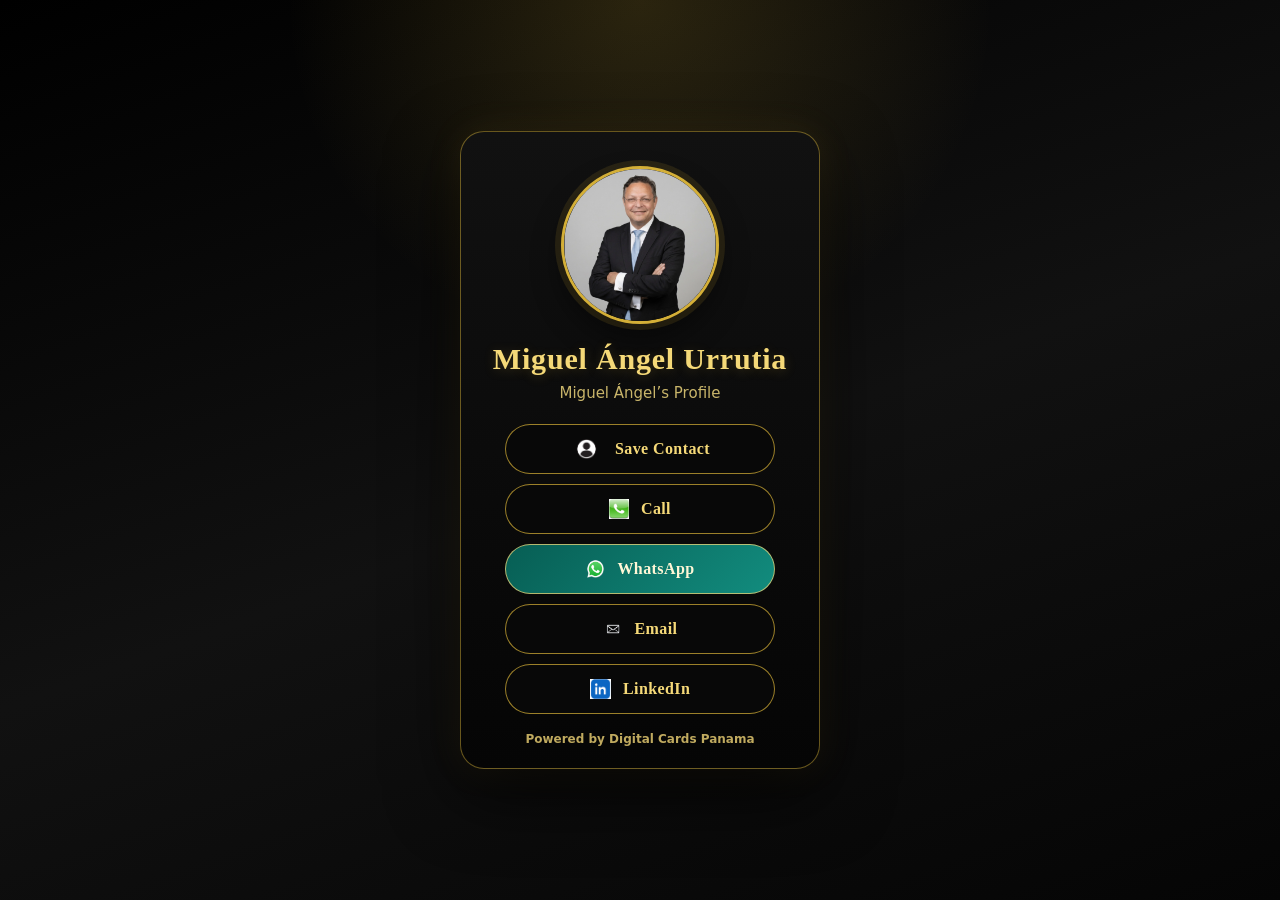
==== commit 1e905ca9: "Add full website in website folder" ====
--- a/index.html
+++ b/index.html
@@ -1,399 +1,190 @@
 <!DOCTYPE html>
 <html lang="en">
 <head>
-  <meta charset="UTF-8">
-  <meta name="viewport" content="width=device-width, initial-scale=1.0">
-  <meta name="description" content="Miguel Ángel Urrutia — Certified Public Interpreter and Conference Interpreter based in Panama. Five decades of experience in legal, maritime, governmental, and international conference settings.">
-  <meta name="author" content="Miguel Ángel Urrutia">
-  <meta property="og:title" content="Miguel Ángel Urrutia | Conference Interpreter & Certified Translator">
-  <meta property="og:description" content="Certified Public Interpreter with five decades of experience across legal, maritime, governmental, and international conference settings. Based in Panama.">
-  <meta property="og:image" content="Profile-current.png">
-  <meta property="og:type" content="website">
-  <meta property="og:locale" content="en_US">
-  <title>Miguel Ángel Urrutia | Conference Interpreter &amp; Certified Translator</title>
-  <link rel="preconnect" href="https://fonts.googleapis.com">
-  <link rel="preconnect" href="https://fonts.gstatic.com" crossorigin>
-  <link href="https://fonts.googleapis.com/css2?family=Cormorant+Garamond:ital,wght@0,400;0,600;0,700;1,400;1,600&family=Inter:wght@300;400;500&display=swap" rel="stylesheet">
-  <link rel="stylesheet" href="styles.css">
-  <script type="application/ld+json">
-  {
-    "@context": "https://schema.org",
-    "@type": "Person",
-    "name": "Miguel Ángel Urrutia",
-    "jobTitle": "Conference Interpreter & Certified Translator",
-    "description": "Certified Public Interpreter with five decades of experience in legal, maritime, governmental, and international conference settings.",
-    "url": "https://maurrutia.com",
-    "telephone": "+50766541664",
-    "email": "mau@maurrutia.com",
-    "address": { "@type": "PostalAddress", "addressCountry": "PA", "addressLocality": "Panama City" },
-    "knowsLanguage": ["Spanish", "English", "French", "Portuguese"]
-  }
+  <meta charset="UTF-8" />
+  <meta name="viewport" content="width=device-width, initial-scale=1.0" />
+  <title>Miguel Ángel Urrutia – Digital Card</title>
+
+  <style>
+    :root {
+      --black: #050505;
+      --black-soft: #111111;
+      --gold: #d4af37;
+      --gold-light: #f5d978;
+      --gold-dark: #8a6f1d;
+      --text-muted: #c9b56a;
+    }
+
+    * {
+      box-sizing: border-box;
+    }
+
+    body {
+      margin: 0;
+      min-height: 100vh;
+      display: flex;
+      justify-content: center;
+      align-items: center;
+      padding: 24px;
+      background:
+        radial-gradient(circle at top, rgba(212, 175, 55, 0.18), transparent 32%),
+        linear-gradient(160deg, #000000, #111111 52%, #050505);
+      font-family: "Cormorant Garamond", "Playfair Display", Georgia, "Times New Roman", serif;
+      color: var(--gold);
+    }
+
+    .card {
+      width: 360px;
+      max-width: 100%;
+      padding: 28px 22px 22px;
+      border-radius: 24px;
+      text-align: center;
+      background: linear-gradient(180deg, #111111, #050505);
+      border: 1px solid rgba(212, 175, 55, 0.48);
+      box-shadow: 0 25px 70px rgba(0, 0, 0, 0.72), 0 0 34px rgba(212, 175, 55, 0.12);
+    }
+
+    .profile-photo {
+      width: 158px;
+      height: 158px;
+      object-fit: cover;
+      display: block;
+      margin: 6px auto 18px;
+      border-radius: 50%;
+      border: 3px solid var(--gold);
+      box-shadow: 0 0 0 6px rgba(212, 175, 55, 0.12), 0 16px 30px rgba(0, 0, 0, 0.45);
+      background: #000;
+    }
+
+    h1 {
+      margin: 6px 0 8px;
+      font-size: 30px;
+      line-height: 1.12;
+      font-weight: 700;
+      letter-spacing: 0.8px;
+      color: var(--gold-light);
+      text-shadow: 0 2px 12px rgba(212, 175, 55, 0.22);
+    }
+
+    .subtitle {
+      margin: 0 0 22px;
+      font-size: 15px;
+      color: var(--text-muted);
+      font-family: system-ui, -apple-system, BlinkMacSystemFont, "Segoe UI", sans-serif;
+    }
+
+    .btn {
+      display: flex;
+      align-items: center;
+      justify-content: center;
+      gap: 12px;
+      width: 86%;
+      margin: 10px auto;
+      padding: 14px;
+      border-radius: 999px;
+      text-decoration: none;
+      font-family: "Cormorant Garamond", "Playfair Display", Georgia, "Times New Roman", serif;
+      font-weight: 700;
+      font-size: 16px;
+      letter-spacing: 0.4px;
+      transition: transform 0.15s ease, box-shadow 0.15s ease, border-color 0.15s ease;
+    }
+
+    .btn:hover {
+      transform: translateY(-1px);
+      box-shadow: 0 8px 20px rgba(212, 175, 55, 0.18);
+    }
+
+    .btn img {
+      height: 20px;
+      width: auto;
+    }
+
+    .icon-wide {
+      width: 22px;
+      height: auto;
+    }
+
+    .save,
+    .call,
+    .email,
+    .linkedin {
+      background: #080808;
+      color: var(--gold-light);
+      border: 1px solid rgba(212, 175, 55, 0.72);
+    }
+
+    .whatsapp {
+      background: linear-gradient(135deg, #075e54, #128c7e);
+      color: #fff7d6;
+      border: 1px solid rgba(245, 217, 120, 0.72);
+    }
+
+    .footer {
+      margin-top: 18px;
+      font-size: 12px;
+      font-family: system-ui, -apple-system, BlinkMacSystemFont, "Segoe UI", sans-serif;
+      color: rgba(212, 175, 55, 0.68);
+    }
+
+    .footer a {
+      color: rgba(245, 217, 120, 0.78);
+      text-decoration: none;
+      font-weight: 600;
+    }
+  </style>
+</head>
+
+<body>
+  <div class="card">
+
+    <!-- Random Profile Photo -->
+    <img id="profilePhoto" src="MAU.png" alt="Miguel Ángel Urrutia" class="profile-photo" />
+
+    <h1>Miguel Ángel Urrutia</h1>
+    <div class="subtitle">Miguel Ángel’s Profile</div>
+
+    <!-- Save Contact -->
+    <a class="btn save" href="Maurrutia.vcf" download>
+      <img src="assets/user_icon.png" class="icon-wide" alt="" />
+      Save Contact
+    </a>
+
+    <!-- Call -->
+    <a class="btn call" href="tel:+50766541664">
+      <img src="assets/call_icon.jpg" alt="" />
+      Call
+    </a>
+
+    <!-- WhatsApp -->
+    <a class="btn whatsapp" href="https://wa.me/50766541664" target="_blank" rel="noopener">
+      <img src="assets/whatsapp_icon.png" alt="" />
+      WhatsApp
+    </a>
+
+    <!-- Email -->
+    <a class="btn email" href="mailto:mau@maurrutia.com">
+      <img src="assets/email_icon_white.png" class="icon-wide" alt="" />
+      Email
+    </a>
+
+    <!-- LinkedIn -->
+    <a class="btn linkedin" href="https://www.linkedin.com/in/miguel-%C3%A1ngel-urrutia-6468b936" target="_blank" rel="noopener">
+      <img src="assets/Linkedin_logo.png" alt="" />
+      LinkedIn
+    </a>
+
+    <!-- Footer -->
+    <div class="footer">
+      <a href="https://wa.me/50767317853" target="_blank" rel="noopener">Powered by Digital Cards Panama</a>
+    </div>
+
+  </div>
+
+  <script>
+    const photos = ["MAU.png", "MAU2.png", "MAU3.png"];
+    const selectedPhoto = photos[Math.floor(Math.random() * photos.length)];
+    document.getElementById("profilePhoto").src = selectedPhoto;
   </script>
-</head>
-<body>
-
-  <!-- ══ NAVIGATION ══════════════════════════════════════════ -->
-  <nav id="nav" role="navigation" aria-label="Main navigation">
-    <div class="nav-inner">
-
-      <!-- Logo plaque — ivory capsule so navy/gold logo reads clearly -->
-      <a href="#hero" class="nav-brand" aria-label="Miguel Ángel Urrutia — home">
-        <div class="nav-plaque">
-          <img src="MAU-LOGO.png" alt="MAU" class="nav-logo">
-        </div>
-      </a>
-
-      <ul class="nav-menu" id="navMenu" role="list">
-        <li><a href="#about"     data-i18n="nav.about">About</a></li>
-        <li><a href="#expertise" data-i18n="nav.expertise">Expertise</a></li>
-        <li><a href="#timeline"  data-i18n="nav.timeline">Experience</a></li>
-        <li><a href="#remote"    data-i18n="nav.remote">Remote</a></li>
-        <li><a href="#contact"   data-i18n="nav.contact">Contact</a></li>
-      </ul>
-
-      <div class="nav-right">
-        <div class="lang-toggle" role="group" aria-label="Language / Idioma">
-          <button class="lang-btn is-active" data-lang="en" aria-pressed="true"  aria-label="Switch to English">EN</button>
-          <span class="lang-sep" aria-hidden="true">/</span>
-          <button class="lang-btn"           data-lang="es" aria-pressed="false" aria-label="Cambiar a Español">ES</button>
-        </div>
-        <button class="nav-toggle-btn" id="navToggle"
-          aria-expanded="false" aria-controls="navMenu" aria-label="Toggle navigation menu">
-          <span aria-hidden="true"></span>
-          <span aria-hidden="true"></span>
-          <span aria-hidden="true"></span>
-        </button>
-      </div>
-
-    </div>
-  </nav>
-
-  <main>
-
-    <!-- ══ HERO ════════════════════════════════════════════════ -->
-    <section id="hero" aria-labelledby="hero-name">
-      <div class="hero-inner">
-
-        <div class="hero-photo-col">
-          <div class="hero-photo-wrap hero-anim hero-anim--photo">
-            <div class="hero-photo-frame">
-              <img
-                src="Profile-current.png"
-                alt="Miguel Ángel Urrutia, Conference Interpreter and Certified Translator, Panama"
-                width="420" height="420" loading="eager"
-              >
-            </div>
-          </div>
-        </div>
-
-        <div class="hero-content">
-          <p class="hero-eyebrow hero-anim hero-anim--1" data-i18n="hero.eyebrow">Certified Public Interpreter &nbsp;&middot;&nbsp; Panama City, Panama</p>
-          <h1 id="hero-name" class="hero-anim hero-anim--2">Miguel&nbsp;Ángel<br>Urrutia</h1>
-          <div class="hero-gold-line hero-anim hero-anim--3" aria-hidden="true"></div>
-          <p class="hero-title hero-anim hero-anim--3b" data-i18n="hero.title">Conference Interpreter &amp; Certified Translator</p>
-          <p class="hero-statement hero-anim hero-anim--4" data-i18n="hero.statement">Five decades of experience across legal, maritime, governmental, technical, financial, medical, and international conference settings.</p>
-          <div class="hero-ctas hero-anim hero-anim--5">
-            <a href="#contact" class="btn btn-navy"    data-i18n="hero.cta.contact">Contact Miguel</a>
-            <a href="MAU%20CV%20-%20ENG%20-%20JUN25%20HI-LITED%20FOR%20LAW%20ENFORZ.odt"
-               download="MAU CV - ENG - JUN25 HI-LITED FOR LAW ENFORZ.odt"
-               class="btn btn-outline" data-i18n="hero.cta.cv">Download CV</a>
-          </div>
-        </div>
-
-      </div>
-
-      <!-- Animated scroll cue -->
-      <div class="scroll-cue hero-anim hero-anim--6" aria-hidden="true">
-        <div class="scroll-cue-line"></div>
-        <svg width="12" height="8" viewBox="0 0 12 8" fill="none" xmlns="http://www.w3.org/2000/svg">
-          <path d="M1 1L6 6.5L11 1" stroke="currentColor" stroke-width="1.5" stroke-linecap="round" stroke-linejoin="round"/>
-        </svg>
-      </div>
-    </section>
-
-    <!-- ══ CREDENTIALS STRIP ═══════════════════════════════════ -->
-    <section id="credentials" aria-label="Professional credentials">
-      <div class="credentials-inner">
-        <div class="credential-item"><span class="cred-gem" aria-hidden="true"></span><span data-i18n="cred.1">Certified Public Interpreter</span></div>
-        <div class="credential-item"><span class="cred-gem" aria-hidden="true"></span><span data-i18n="cred.2">Spanish &amp; English A-Level &nbsp;&middot;&nbsp; AIIC</span></div>
-        <div class="credential-item"><span class="cred-gem" aria-hidden="true"></span><span data-i18n="cred.3">Maritime &amp; Legal Specialist</span></div>
-        <div class="credential-item"><span class="cred-gem" aria-hidden="true"></span><span data-i18n="cred.4">Remote Simultaneous Interpretation</span></div>
-        <div class="credential-item"><span class="cred-gem" aria-hidden="true"></span><span data-i18n="cred.5">Panama Canal &amp; International Conferences</span></div>
-      </div>
-    </section>
-
-    <!-- ══ ABOUT ════════════════════════════════════════════════ -->
-    <section id="about" aria-labelledby="about-heading">
-      <div class="section-inner">
-        <div class="section-header reveal">
-          <p class="section-eyebrow" aria-hidden="true">— Professional Profile</p>
-          <h2 id="about-heading" data-i18n="about.heading">About</h2>
-          <div class="gold-rule" aria-hidden="true"></div>
-        </div>
-        <div class="about-layout">
-          <div class="about-lead-col">
-            <div class="about-intro-panel reveal">
-              <p class="lead-text" data-i18n="about.lead">Based in Panama City, Miguel Ángel Urrutia has been a professional conference interpreter and certified translator since 1980 — a career spanning over four decades at the highest levels of law, government, international trade, and maritime affairs.</p>
-            </div>
-          </div>
-          <div class="about-detail-col">
-            <p class="reveal" data-i18n="about.p1">A Certified Public Interpreter recognized by the Ministry of Government and Justice of the Republic of Panama, he holds an A-level designation in both Spanish and English per AIIC standards, with working knowledge of French and Portuguese. He is also a Licensed Seafarer under the Panama Maritime Authority and a Certified Public Broadcaster.</p>
-            <p class="reveal" data-i18n="about.p2">Throughout his career, Miguel has served as lead interpreter for international conferences, arbitration hearings, and Board of Directors meetings; coordinated interpreting teams for organizations including the World Bank Group and the Japan International Cooperation Agency; and delivered court interpretation in proceedings before the Panama Canal Commission, the Miami Maritime Arbitration Council, and the U.S. Federal Court system.</p>
-            <p class="reveal" data-i18n="about.p3">His work spans five continents, covering engagements with the Panama Canal Authority, the Free Trade Area of the Americas, INTERPOL, the U.S. Department of Justice, and major international conferences in law enforcement, medicine, finance, and engineering.</p>
-          </div>
-        </div>
-      </div>
-    </section>
-
-    <!-- ══ EXPERTISE ═══════════════════════════════════════════ -->
-    <section id="expertise" aria-labelledby="expertise-heading">
-      <div class="section-inner">
-        <div class="section-header reveal">
-          <p class="section-eyebrow" aria-hidden="true">— Fields &amp; Domains</p>
-          <h2 id="expertise-heading" data-i18n="exp.heading">Areas of Expertise</h2>
-          <div class="gold-rule" aria-hidden="true"></div>
-        </div>
-        <div class="expertise-grid">
-          <article class="expertise-card reveal">
-            <span class="card-num" aria-hidden="true">01</span>
-            <div class="card-bar" aria-hidden="true"></div>
-            <h3 data-i18n="exp.1.h">Legal &amp; Court Interpretation</h3>
-            <p data-i18n="exp.1.p">Court hearings, arbitration panels, depositions, and sworn proceedings — in Panama, the United States, and internationally.</p>
-          </article>
-          <article class="expertise-card reveal">
-            <span class="card-num" aria-hidden="true">02</span>
-            <div class="card-bar" aria-hidden="true"></div>
-            <h3 data-i18n="exp.2.h">Maritime &amp; Panama Canal</h3>
-            <p data-i18n="exp.2.p">Panama Canal Commission and Authority proceedings, maritime arbitration, port congresses, nuclear transport briefings, and engineering conferences.</p>
-          </article>
-          <article class="expertise-card reveal">
-            <span class="card-num" aria-hidden="true">03</span>
-            <div class="card-bar" aria-hidden="true"></div>
-            <h3 data-i18n="exp.3.h">Law Enforcement &amp; Security</h3>
-            <p data-i18n="exp.3.p">Training programs for ICITAP, INTERPOL, ILEA, the U.S. Southern Command, the Royal Canadian Mounted Police, and the National Crime Agency (UK).</p>
-          </article>
-          <article class="expertise-card reveal">
-            <span class="card-num" aria-hidden="true">04</span>
-            <div class="card-bar" aria-hidden="true"></div>
-            <h3 data-i18n="exp.4.h">Government &amp; International Organizations</h3>
-            <p data-i18n="exp.4.p">Diplomatic negotiations, OAS sessions, the World Economic Forum Latin America, and the FTAA/ALCA international trade negotiations process.</p>
-          </article>
-          <article class="expertise-card reveal">
-            <span class="card-num" aria-hidden="true">05</span>
-            <div class="card-bar" aria-hidden="true"></div>
-            <h3 data-i18n="exp.5.h">Medical &amp; Technical Conferences</h3>
-            <p data-i18n="exp.5.p">Major pharmaceutical symposia (Abbott, Merck, Roche, GSK, Bayer, Sanofi, BMS, Janssen), hospital equipment seminars, and engineering congresses including PIANC and AIRBUS.</p>
-          </article>
-          <article class="expertise-card reveal">
-            <span class="card-num" aria-hidden="true">06</span>
-            <div class="card-bar" aria-hidden="true"></div>
-            <h3 data-i18n="exp.6.h">Finance, Banking &amp; Tax</h3>
-            <p data-i18n="exp.6.p">LatAm Banking Federation, IMF and World Bank briefings, KPMG, PwC, BDO, and Grant Thornton tax law seminars, and ECLAC economic commission sessions.</p>
-          </article>
-          <article class="expertise-card reveal">
-            <span class="card-num" aria-hidden="true">07</span>
-            <div class="card-bar" aria-hidden="true"></div>
-            <h3 data-i18n="exp.7.h">Remote &amp; Hybrid Interpretation</h3>
-            <p data-i18n="exp.7.p">Over 18 years of remote simultaneous, hybrid, and fully decentralized conference interpretation, including live international television and certified RSI platforms.</p>
-          </article>
-        </div>
-      </div>
-    </section>
-
-    <!-- ══ TIMELINE ═════════════════════════════════════════════ -->
-    <section id="timeline" aria-labelledby="timeline-heading">
-      <div class="section-inner">
-        <div class="section-header reveal">
-          <p class="section-eyebrow" aria-hidden="true">— Since 1980</p>
-          <h2 id="timeline-heading" data-i18n="tl.heading">Career Highlights</h2>
-          <div class="gold-rule" aria-hidden="true"></div>
-        </div>
-        <ol class="timeline" role="list">
-          <li class="timeline-item reveal-left">
-            <div class="tl-marker" aria-hidden="true"><div class="tl-dot"></div></div>
-            <div class="tl-card">
-              <span class="tl-date" data-i18n="tl.1.date">1980</span>
-              <h3 data-i18n="tl.1.h">U.S. Embassy — Commercial Section</h3>
-              <p data-i18n="tl.1.p">Began professional interpreting career at the United States Embassy in Panama, serving the Commercial Section and establishing a foundation in high-stakes bilateral interpretation.</p>
-            </div>
-          </li>
-          <li class="timeline-item reveal-left">
-            <div class="tl-marker" aria-hidden="true"><div class="tl-dot"></div></div>
-            <div class="tl-card">
-              <span class="tl-date" data-i18n="tl.2.date">1988 – 1993</span>
-              <h3 data-i18n="tl.2.h">U.S. State Department — FBIS Monitor</h3>
-              <p data-i18n="tl.2.p">Latin America and Caribbean monitor for the Foreign Broadcast Information Service, a U.S. State Department information monitoring unit handling sensitive regional reporting.</p>
-            </div>
-          </li>
-          <li class="timeline-item reveal-left">
-            <div class="tl-marker" aria-hidden="true"><div class="tl-dot"></div></div>
-            <div class="tl-card">
-              <span class="tl-date" data-i18n="tl.3.date">1993</span>
-              <h3 data-i18n="tl.3.h">Certified Public Interpreter</h3>
-              <p data-i18n="tl.3.p">Granted official certification as Certified Public Interpreter (Spanish/English) by the Ministry of Government and Justice of the Republic of Panama, Resolution No. 290.</p>
-            </div>
-          </li>
-          <li class="timeline-item reveal-left">
-            <div class="tl-marker" aria-hidden="true"><div class="tl-dot"></div></div>
-            <div class="tl-card">
-              <span class="tl-date" data-i18n="tl.4.date">1998 – 2003</span>
-              <h3 data-i18n="tl.4.h">Panama Canal Commission / Panama Canal Authority</h3>
-              <p data-i18n="tl.4.p">Lead interpreter for the Language Services Branch. Covered arbitration hearings, accident investigations, Board of Directors meetings, and court interpretation for investigative proceedings — in-country and abroad.</p>
-            </div>
-          </li>
-          <li class="timeline-item reveal-left">
-            <div class="tl-marker" aria-hidden="true"><div class="tl-dot"></div></div>
-            <div class="tl-card">
-              <span class="tl-date" data-i18n="tl.5.date">2001 – 2003</span>
-              <h3 data-i18n="tl.5.h">FTAA / ALCA Negotiations</h3>
-              <p data-i18n="tl.5.p">Conference interpreter for the Free Trade Area of the Americas international trade negotiations among member states — authorized by a panel of AIIC senior interpreters and the FTAA Chief Interpreter.</p>
-            </div>
-          </li>
-          <li class="timeline-item reveal-left">
-            <div class="tl-marker" aria-hidden="true"><div class="tl-dot"></div></div>
-            <div class="tl-card">
-              <span class="tl-date" data-i18n="tl.6.date">Ongoing</span>
-              <h3 data-i18n="tl.6.h">International Courts, Law Enforcement &amp; Conferences</h3>
-              <p data-i18n="tl.6.p">Court interpretation for the Miami Maritime Arbitration Council, the U.S. Federal Court, and Panama Maritime Court. Conference interpretation for the World Bank, INTERPOL, the Royal Canadian Mounted Police, NCA (UK), the OAS, and leading industry congresses worldwide.</p>
-            </div>
-          </li>
-          <li class="timeline-item reveal-left">
-            <div class="tl-marker" aria-hidden="true"><div class="tl-dot"></div></div>
-            <div class="tl-card">
-              <span class="tl-date" data-i18n="tl.7.date">Live Television</span>
-              <h3 data-i18n="tl.7.h">MEDCOM — International Broadcast Interpretation</h3>
-              <p data-i18n="tl.7.p">Live media interpretation for MEDCOM Panama: COP26 Conference of the Parties, multiple Academy Awards ceremonies, Miss Universe, and Miss World broadcasts.</p>
-            </div>
-          </li>
-          <li class="timeline-item reveal-left">
-            <div class="tl-marker" aria-hidden="true"><div class="tl-dot"></div></div>
-            <div class="tl-card">
-              <span class="tl-date" data-i18n="tl.8.date">2021 – 2024</span>
-              <h3 data-i18n="tl.8.h">Legal Affairs Committee — APTI</h3>
-              <p data-i18n="tl.8.p">Member of the Legal Affairs Committee of the Panamanian Association of Translators and Interpreters (APTI).</p>
-            </div>
-          </li>
-        </ol>
-      </div>
-    </section>
-
-    <!-- ══ REMOTE INTERPRETATION ════════════════════════════════ -->
-    <section id="remote" aria-labelledby="remote-heading">
-      <!-- Interpreting.png as cinematic background -->
-      <div class="remote-scene" aria-hidden="true">
-        <img src="Interpreting.png" alt="" role="presentation" loading="lazy" id="remoteBgImg">
-      </div>
-      <div class="remote-veil" aria-hidden="true"></div>
-      <div class="section-inner remote-content">
-        <div class="section-header section-header--light reveal">
-          <p class="section-eyebrow section-eyebrow--light" aria-hidden="true">— 18+ Years</p>
-          <h2 id="remote-heading" data-i18n="rem.heading">Remote &amp; Hybrid Interpretation</h2>
-          <div class="gold-rule" aria-hidden="true"></div>
-        </div>
-        <p class="remote-lead reveal" data-i18n="rem.lead">Over 18 years delivering interpretation in every remote and hybrid format — long before remote interpretation became standard practice in the profession.</p>
-        <div class="remote-grid">
-          <div class="remote-card reveal">
-            <span class="remote-card-num" aria-hidden="true">I</span>
-            <span class="remote-card-title" data-i18n="rem.1.title">Conference Calls</span>
-            <p data-i18n="rem.1.p">On-site interpretation of telephone presentations from remote participants, into and from a second language.</p>
-          </div>
-          <div class="remote-card reveal">
-            <span class="remote-card-num" aria-hidden="true">II</span>
-            <span class="remote-card-title" data-i18n="rem.2.title">Videoconferences</span>
-            <p data-i18n="rem.2.p">Live interpretation of multi-speaker video sessions for centralized audiences across broadcast and enterprise platforms.</p>
-          </div>
-          <div class="remote-card reveal">
-            <span class="remote-card-num" aria-hidden="true">III</span>
-            <span class="remote-card-title" data-i18n="rem.3.title">Remote Simultaneous Interpretation</span>
-            <p data-i18n="rem.3.p">Fully remote delivery for centralized conferences — interpreter off-site, audience and speakers on location.</p>
-          </div>
-          <div class="remote-card reveal">
-            <span class="remote-card-num" aria-hidden="true">IV</span>
-            <span class="remote-card-title" data-i18n="rem.4.title">Fully Decentralized RSI</span>
-            <p data-i18n="rem.4.p">All participants remote — interpreting conferences where every attendee, speaker, and interpreter is in a separate location.</p>
-          </div>
-        </div>
-        <div class="kudo-note reveal" data-i18n="rem.kudo"><strong>Kudo Certified Interpreter</strong> — certified in the use of the Kudoway RSI platform. Extensive experience advising organizers, virtual meeting hosts, speakers, and attendees on remote conference best practices and technical preparation.</div>
-      </div>
-    </section>
-
-    <!-- ══ LEGACY ════════════════════════════════════════════════ -->
-    <section id="legacy" aria-labelledby="legacy-heading">
-      <div class="section-inner legacy-inner">
-        <div class="legacy-photo-col reveal">
-          <div class="legacy-photo-frame">
-            <img src="Profile-young.png"
-              alt="Miguel Ángel Urrutia — earlier in his career"
-              width="380" height="380" loading="lazy">
-          </div>
-        </div>
-        <div class="legacy-text">
-          <div class="section-header reveal">
-            <p class="section-eyebrow" aria-hidden="true">— Est. 1980</p>
-            <h2 id="legacy-heading" data-i18n="leg.heading">A Career Built Over Decades</h2>
-            <div class="gold-rule" aria-hidden="true"></div>
-          </div>
-          <blockquote class="legacy-quote reveal" data-i18n="leg.quote">&#8220;A career built over decades of trust, precision, and discretion.&#8221;</blockquote>
-          <p class="reveal" data-i18n="leg.p1">From the commercial offices of the U.S. Embassy in 1980 to international maritime arbitration, live television interpretation, and fully remote simultaneous conferences — Miguel Ángel Urrutia has worked at the intersection of language, law, and commerce for over four decades.</p>
-          <p class="reveal" data-i18n="leg.p2">His record reflects not only linguistic fluency, but the professional judgement, subject-matter depth, and personal discretion that sensitive international work demands. He has coordinated interpreting teams for the World Bank Group and the Japan International Cooperation Agency, completed AIIC professional development in 2023, and served institutions on five continents.</p>
-          <p class="reveal" data-i18n="leg.p3">This is a career defined not by volume, but by the calibre of assignments, the trust of repeat clients, and an unbroken standard of quality since 1980.</p>
-        </div>
-      </div>
-    </section>
-
-    <!-- ══ CONTACT ══════════════════════════════════════════════ -->
-    <section id="contact" aria-labelledby="contact-heading">
-      <div class="contact-top reveal">
-        <div class="section-inner">
-          <div class="section-header">
-            <p class="section-eyebrow section-eyebrow--light" aria-hidden="true">— Get in Touch</p>
-            <h2 id="contact-heading" data-i18n="con.heading">Contact</h2>
-            <div class="gold-rule" aria-hidden="true"></div>
-          </div>
-          <p class="contact-intro" data-i18n="con.intro">Available for conference assignments, legal proceedings, remote interpretation, and team coordination — nationally and internationally.</p>
-        </div>
-      </div>
-      <div class="contact-body">
-        <div class="section-inner contact-grid">
-          <div class="contact-info-col reveal">
-            <p>
-              <span class="contact-label" data-i18n="con.label.email">Email</span>
-              <a href="mailto:mau@maurrutia.com">mau@maurrutia.com</a>
-            </p>
-            <p>
-              <span class="contact-label" data-i18n="con.label.phone">Telephone</span>
-              <a href="tel:+50766541664">+507 6654-1664</a>
-            </p>
-            <p>
-              <span class="contact-label" data-i18n="con.label.web">Website</span>
-              <a href="https://maurrutia.com" target="_blank" rel="noopener noreferrer">maurrutia.com</a>
-            </p>
-          </div>
-          <div class="contact-cta-col reveal">
-            <a href="mailto:mau@maurrutia.com" class="btn btn-gold"    data-i18n="con.btn.email">Send an Email</a>
-            <a href="tel:+50766541664"          class="btn btn-ghost"   data-i18n="con.btn.call">Call: +507 6654-1664</a>
-            <a href="https://wa.me/50766541664" target="_blank" rel="noopener noreferrer" class="btn btn-whatsapp" data-i18n="con.btn.wa">WhatsApp</a>
-          </div>
-        </div>
-      </div>
-    </section>
-
-  </main>
-
-  <!-- ══ FOOTER ═══════════════════════════════════════════════ -->
-  <footer id="footer" role="contentinfo">
-    <div class="footer-inner">
-      <div class="footer-logo-wrap" aria-hidden="true">
-        <div class="footer-plaque">
-          <img src="MAU-LOGO.png" alt="" class="footer-logo-img">
-        </div>
-      </div>
-      <div class="footer-name">Miguel Ángel Urrutia</div>
-      <div class="footer-title" data-i18n="foot.title">Conference Interpreter &amp; Consultant &nbsp;&middot;&nbsp; Panama</div>
-      <div class="footer-credit" data-i18n="foot.credit">Website by Digital Cards Panama</div>
-    </div>
-  </footer>
-
-  <script src="script.js"></script>
 </body>
 </html>
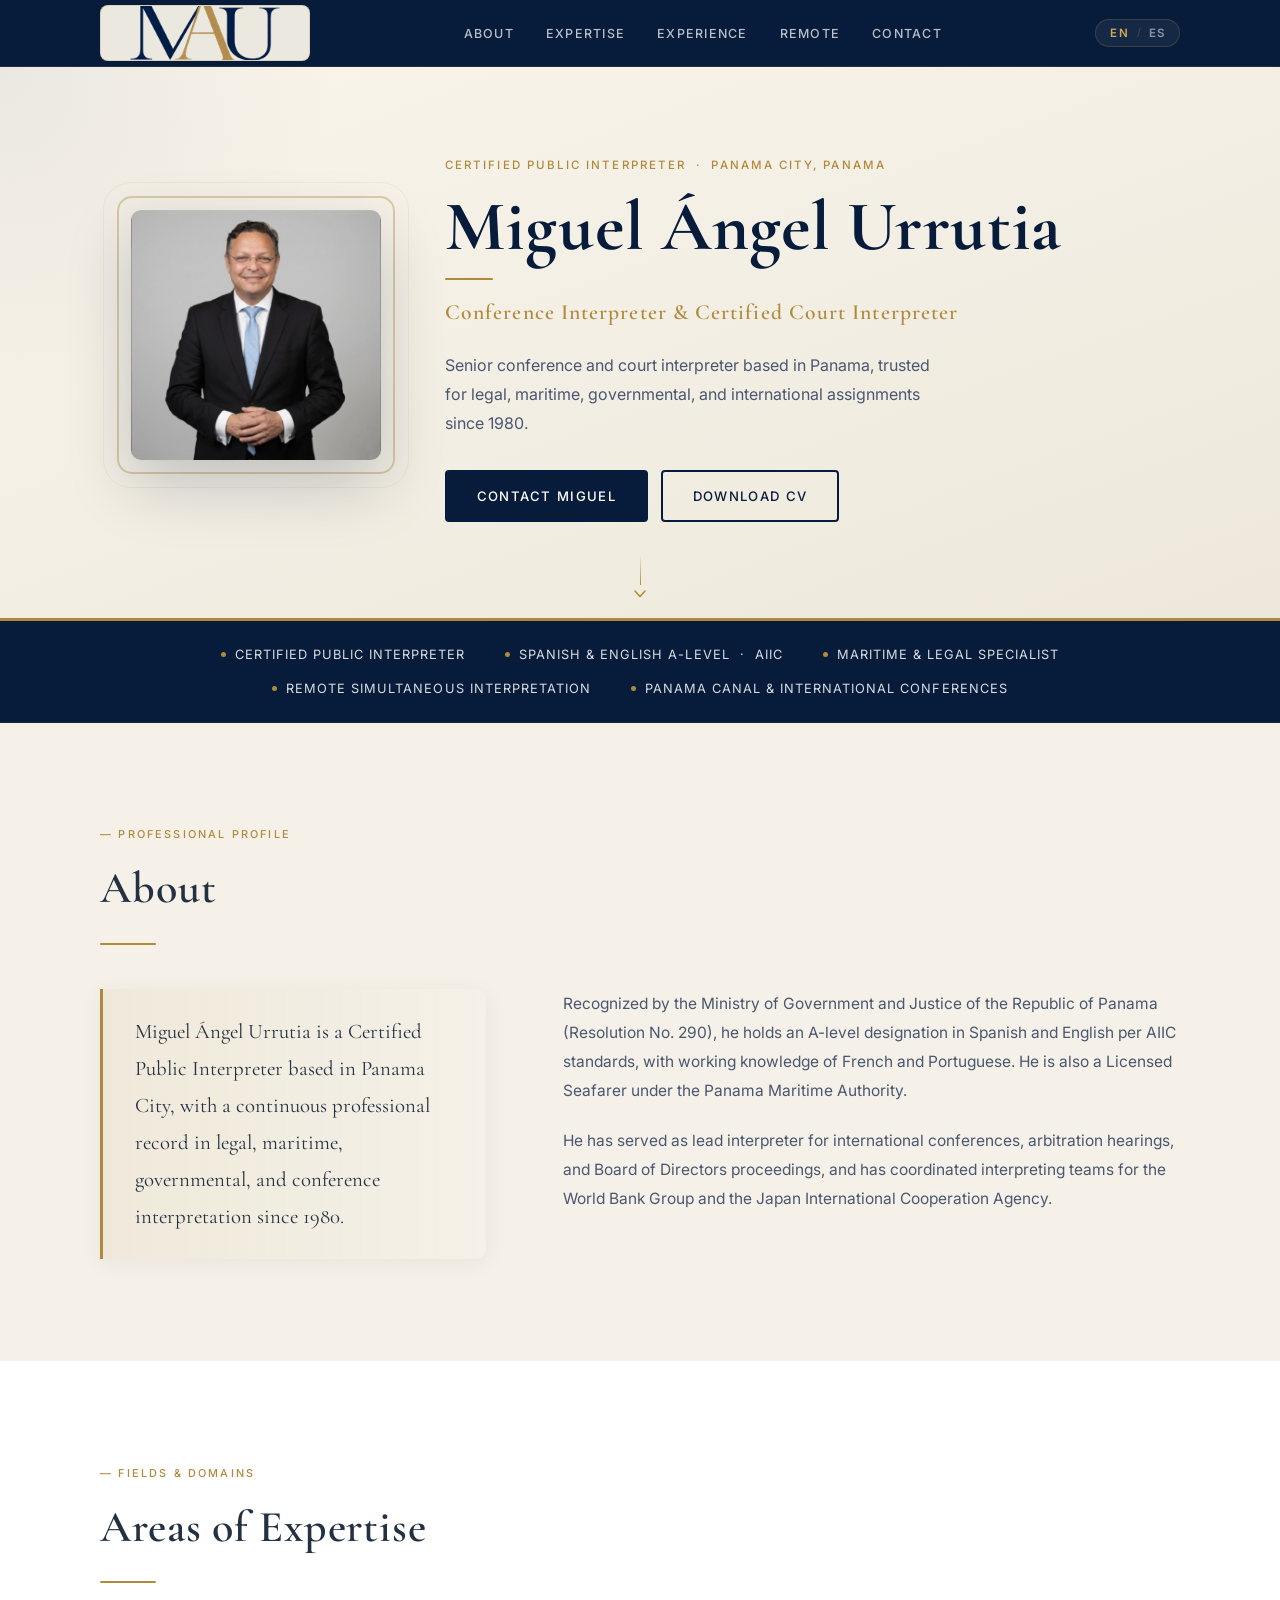
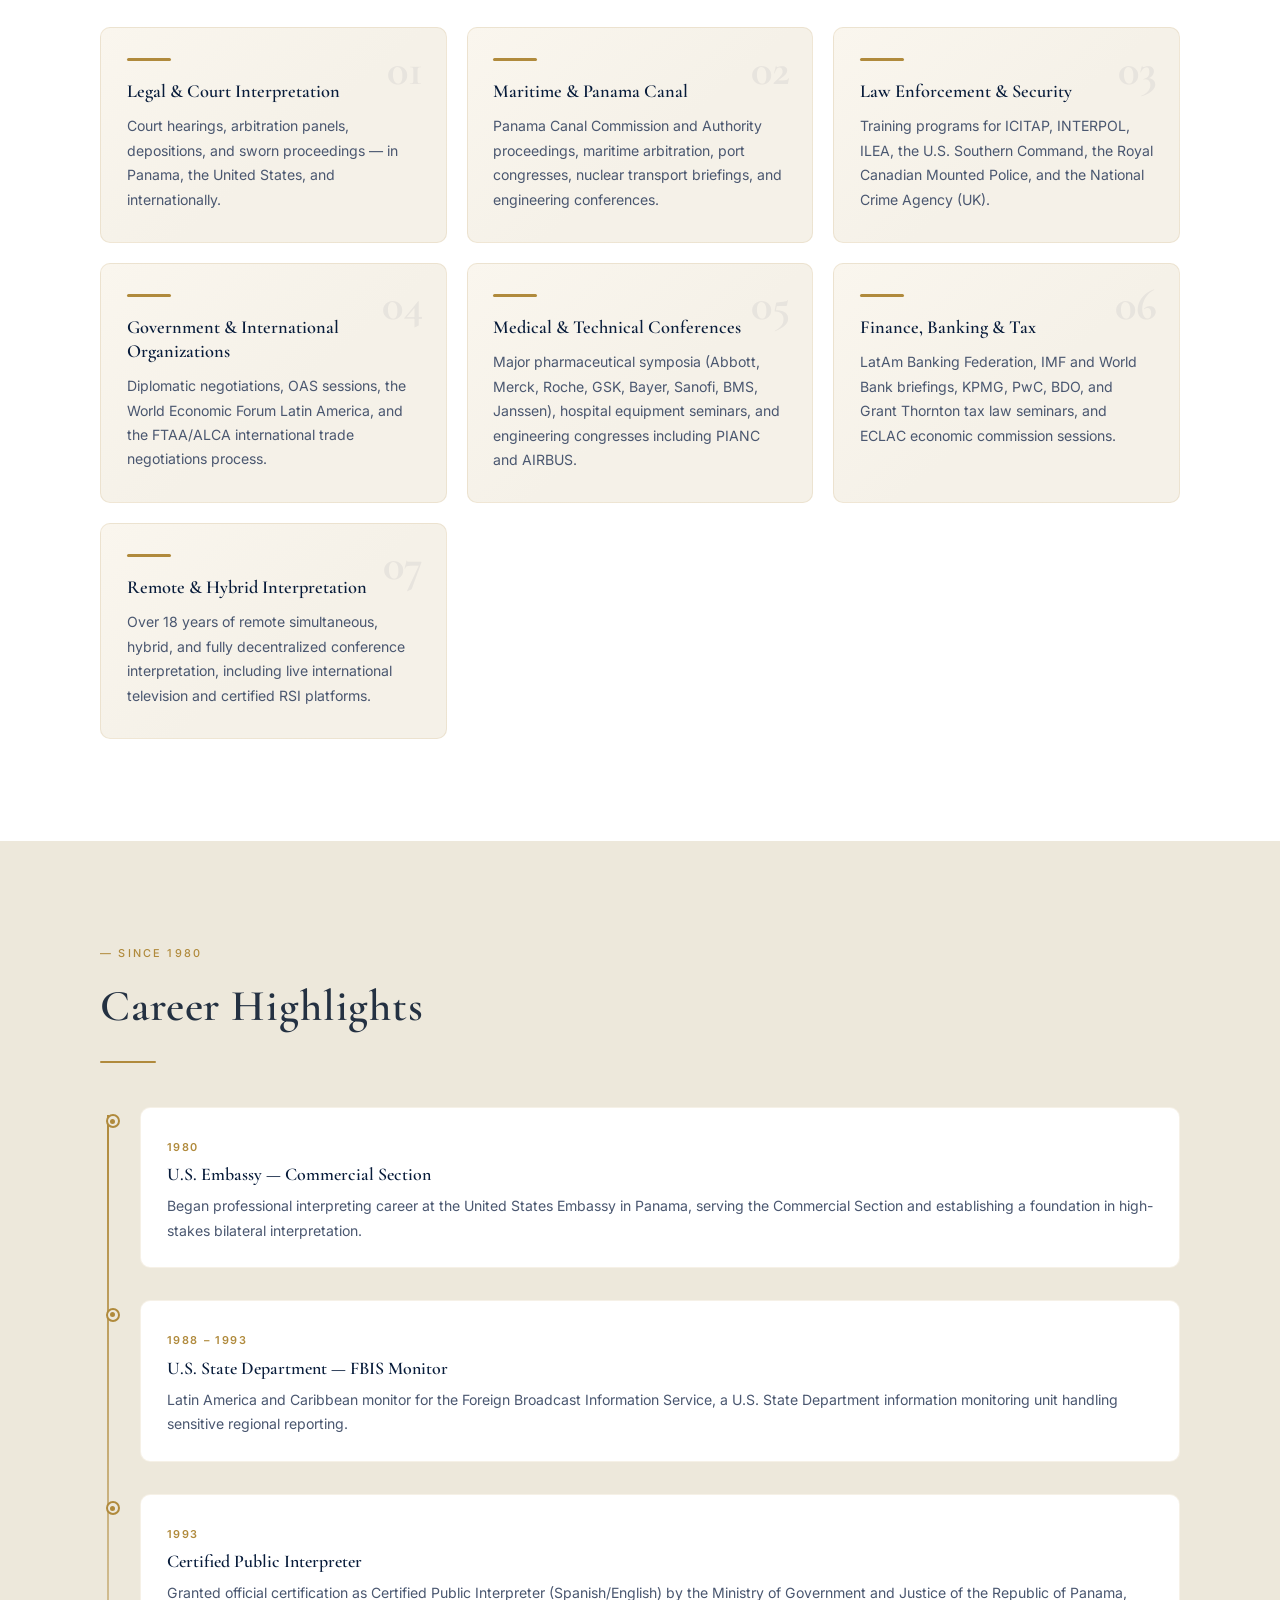
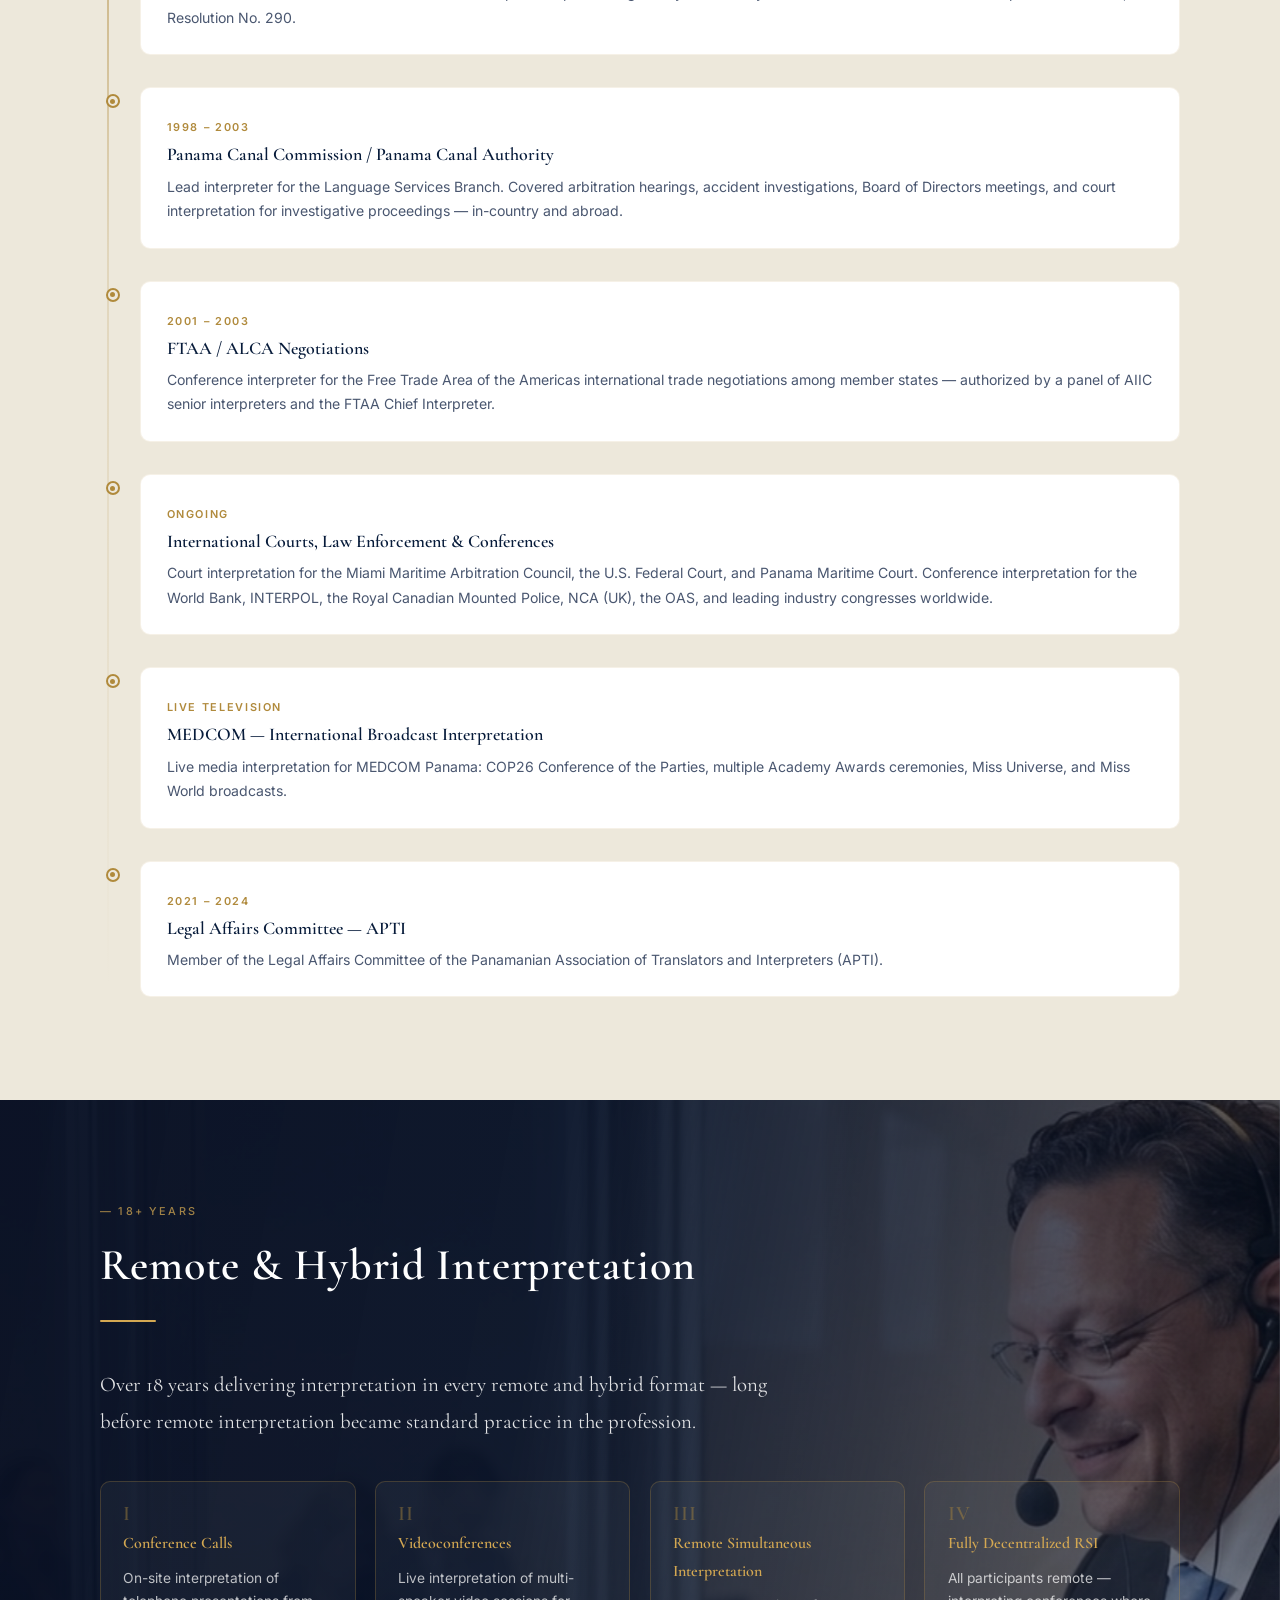
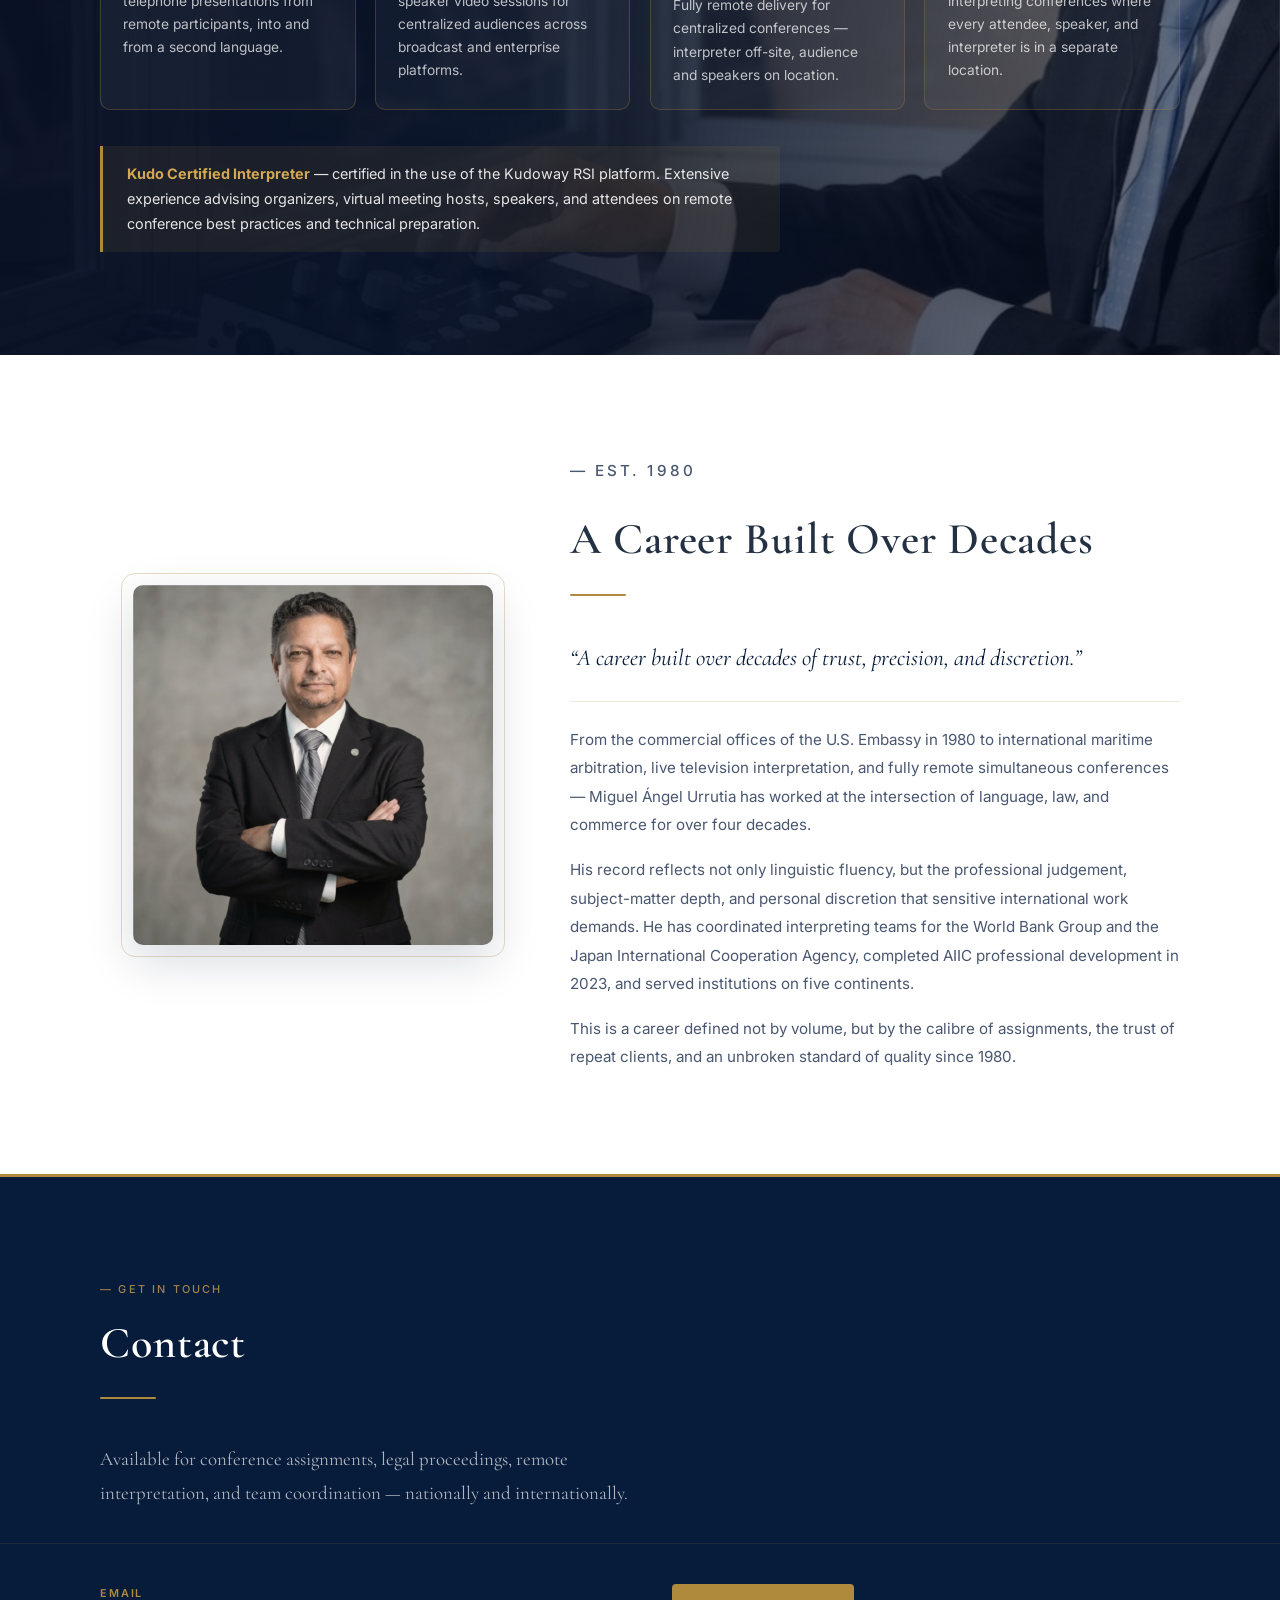
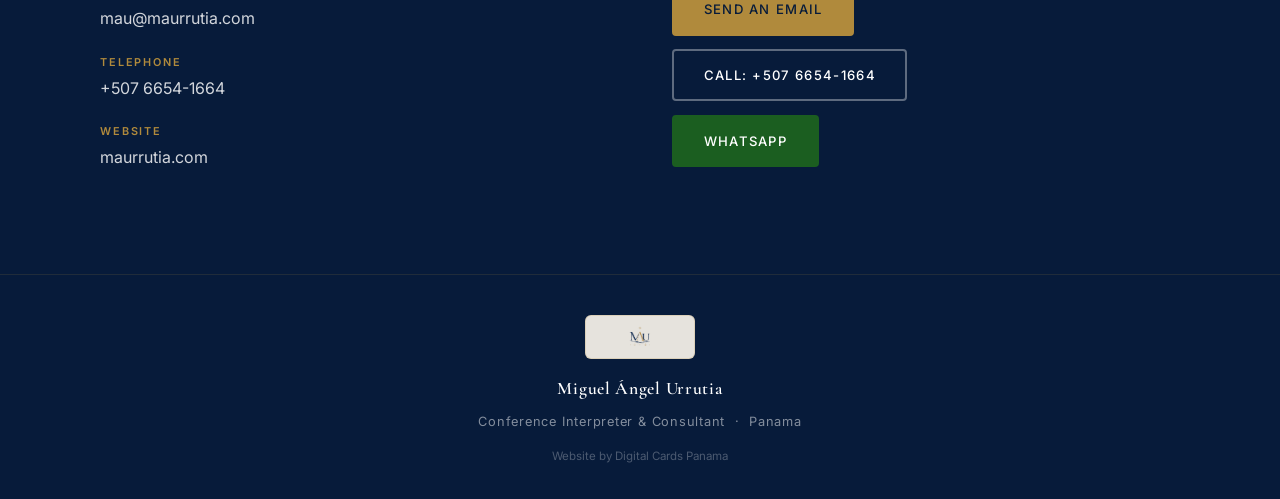
==== commit bb58e895: "Promote full website to homepage" ====
--- a/index.html
+++ b/index.html
@@ -1,190 +1,398 @@
 <!DOCTYPE html>
 <html lang="en">
 <head>
-  <meta charset="UTF-8" />
-  <meta name="viewport" content="width=device-width, initial-scale=1.0" />
-  <title>Miguel Ángel Urrutia – Digital Card</title>
-
-  <style>
-    :root {
-      --black: #050505;
-      --black-soft: #111111;
-      --gold: #d4af37;
-      --gold-light: #f5d978;
-      --gold-dark: #8a6f1d;
-      --text-muted: #c9b56a;
-    }
-
-    * {
-      box-sizing: border-box;
-    }
-
-    body {
-      margin: 0;
-      min-height: 100vh;
-      display: flex;
-      justify-content: center;
-      align-items: center;
-      padding: 24px;
-      background:
-        radial-gradient(circle at top, rgba(212, 175, 55, 0.18), transparent 32%),
-        linear-gradient(160deg, #000000, #111111 52%, #050505);
-      font-family: "Cormorant Garamond", "Playfair Display", Georgia, "Times New Roman", serif;
-      color: var(--gold);
-    }
-
-    .card {
-      width: 360px;
-      max-width: 100%;
-      padding: 28px 22px 22px;
-      border-radius: 24px;
-      text-align: center;
-      background: linear-gradient(180deg, #111111, #050505);
-      border: 1px solid rgba(212, 175, 55, 0.48);
-      box-shadow: 0 25px 70px rgba(0, 0, 0, 0.72), 0 0 34px rgba(212, 175, 55, 0.12);
-    }
-
-    .profile-photo {
-      width: 158px;
-      height: 158px;
-      object-fit: cover;
-      display: block;
-      margin: 6px auto 18px;
-      border-radius: 50%;
-      border: 3px solid var(--gold);
-      box-shadow: 0 0 0 6px rgba(212, 175, 55, 0.12), 0 16px 30px rgba(0, 0, 0, 0.45);
-      background: #000;
-    }
-
-    h1 {
-      margin: 6px 0 8px;
-      font-size: 30px;
-      line-height: 1.12;
-      font-weight: 700;
-      letter-spacing: 0.8px;
-      color: var(--gold-light);
-      text-shadow: 0 2px 12px rgba(212, 175, 55, 0.22);
-    }
-
-    .subtitle {
-      margin: 0 0 22px;
-      font-size: 15px;
-      color: var(--text-muted);
-      font-family: system-ui, -apple-system, BlinkMacSystemFont, "Segoe UI", sans-serif;
-    }
-
-    .btn {
-      display: flex;
-      align-items: center;
-      justify-content: center;
-      gap: 12px;
-      width: 86%;
-      margin: 10px auto;
-      padding: 14px;
-      border-radius: 999px;
-      text-decoration: none;
-      font-family: "Cormorant Garamond", "Playfair Display", Georgia, "Times New Roman", serif;
-      font-weight: 700;
-      font-size: 16px;
-      letter-spacing: 0.4px;
-      transition: transform 0.15s ease, box-shadow 0.15s ease, border-color 0.15s ease;
-    }
-
-    .btn:hover {
-      transform: translateY(-1px);
-      box-shadow: 0 8px 20px rgba(212, 175, 55, 0.18);
-    }
-
-    .btn img {
-      height: 20px;
-      width: auto;
-    }
-
-    .icon-wide {
-      width: 22px;
-      height: auto;
-    }
-
-    .save,
-    .call,
-    .email,
-    .linkedin {
-      background: #080808;
-      color: var(--gold-light);
-      border: 1px solid rgba(212, 175, 55, 0.72);
-    }
-
-    .whatsapp {
-      background: linear-gradient(135deg, #075e54, #128c7e);
-      color: #fff7d6;
-      border: 1px solid rgba(245, 217, 120, 0.72);
-    }
-
-    .footer {
-      margin-top: 18px;
-      font-size: 12px;
-      font-family: system-ui, -apple-system, BlinkMacSystemFont, "Segoe UI", sans-serif;
-      color: rgba(212, 175, 55, 0.68);
-    }
-
-    .footer a {
-      color: rgba(245, 217, 120, 0.78);
-      text-decoration: none;
-      font-weight: 600;
-    }
-  </style>
+  <meta charset="UTF-8">
+  <meta name="viewport" content="width=device-width, initial-scale=1.0">
+  <meta name="description" content="Miguel Ángel Urrutia — Certified Court and Conference Interpreter based in Panama City. Active since 1980 in legal, maritime, governmental, and international settings.">
+  <meta name="author" content="Miguel Ángel Urrutia">
+  <meta property="og:title" content="Miguel Ángel Urrutia | Conference Interpreter & Certified Court Interpreter">
+  <meta property="og:description" content="Senior conference and court interpreter based in Panama, trusted for legal, maritime, governmental, and international assignments since 1980.">
+  <meta property="og:image" content="Profile-current.png">
+  <meta property="og:type" content="website">
+  <meta property="og:locale" content="en_US">
+  <title>Miguel Ángel Urrutia | Conference Interpreter &amp; Certified Court Interpreter</title>
+  <link rel="preconnect" href="https://fonts.googleapis.com">
+  <link rel="preconnect" href="https://fonts.gstatic.com" crossorigin>
+  <link href="https://fonts.googleapis.com/css2?family=Cormorant+Garamond:ital,wght@0,400;0,600;0,700;1,400;1,600&family=Inter:wght@300;400;500&display=swap" rel="stylesheet">
+  <link rel="stylesheet" href="styles.css">
+  <script type="application/ld+json">
+  {
+    "@context": "https://schema.org",
+    "@type": "Person",
+    "name": "Miguel Ángel Urrutia",
+    "jobTitle": "Conference Interpreter & Certified Court Interpreter",
+    "description": "Senior conference and court interpreter based in Panama, trusted for legal, maritime, governmental, and international assignments since 1980.",
+    "url": "https://maurrutia.com",
+    "telephone": "+50766541664",
+    "email": "mau@maurrutia.com",
+    "address": { "@type": "PostalAddress", "addressCountry": "PA", "addressLocality": "Panama City" },
+    "knowsLanguage": ["Spanish", "English", "French", "Portuguese"]
+  }
+  </script>
 </head>
-
 <body>
-  <div class="card">
-
-    <!-- Random Profile Photo -->
-    <img id="profilePhoto" src="MAU.png" alt="Miguel Ángel Urrutia" class="profile-photo" />
-
-    <h1>Miguel Ángel Urrutia</h1>
-    <div class="subtitle">Miguel Ángel’s Profile</div>
-
-    <!-- Save Contact -->
-    <a class="btn save" href="Maurrutia.vcf" download>
-      <img src="assets/user_icon.png" class="icon-wide" alt="" />
-      Save Contact
-    </a>
-
-    <!-- Call -->
-    <a class="btn call" href="tel:+50766541664">
-      <img src="assets/call_icon.jpg" alt="" />
-      Call
-    </a>
-
-    <!-- WhatsApp -->
-    <a class="btn whatsapp" href="https://wa.me/50766541664" target="_blank" rel="noopener">
-      <img src="assets/whatsapp_icon.png" alt="" />
-      WhatsApp
-    </a>
-
-    <!-- Email -->
-    <a class="btn email" href="mailto:mau@maurrutia.com">
-      <img src="assets/email_icon_white.png" class="icon-wide" alt="" />
-      Email
-    </a>
-
-    <!-- LinkedIn -->
-    <a class="btn linkedin" href="https://www.linkedin.com/in/miguel-%C3%A1ngel-urrutia-6468b936" target="_blank" rel="noopener">
-      <img src="assets/Linkedin_logo.png" alt="" />
-      LinkedIn
-    </a>
-
-    <!-- Footer -->
-    <div class="footer">
-      <a href="https://wa.me/50767317853" target="_blank" rel="noopener">Powered by Digital Cards Panama</a>
+
+  <!-- ══ NAVIGATION ══════════════════════════════════════════ -->
+  <nav id="nav" role="navigation" aria-label="Main navigation">
+    <div class="nav-inner">
+
+      <!-- Logo plaque — ivory capsule so navy/gold logo reads clearly -->
+      <a href="#hero" class="nav-brand" aria-label="Miguel Ángel Urrutia — home">
+        <div class="nav-plaque">
+          <img src="MAU-LOGO.png" alt="MAU" class="nav-logo">
+        </div>
+      </a>
+
+      <ul class="nav-menu" id="navMenu" role="list">
+        <li><a href="#about"     data-i18n="nav.about">About</a></li>
+        <li><a href="#expertise" data-i18n="nav.expertise">Expertise</a></li>
+        <li><a href="#timeline"  data-i18n="nav.timeline">Experience</a></li>
+        <li><a href="#remote"    data-i18n="nav.remote">Remote</a></li>
+        <li><a href="#contact"   data-i18n="nav.contact">Contact</a></li>
+      </ul>
+
+      <div class="nav-right">
+        <div class="lang-toggle" role="group" aria-label="Language / Idioma">
+          <button class="lang-btn is-active" data-lang="en" aria-pressed="true"  aria-label="Switch to English">EN</button>
+          <span class="lang-sep" aria-hidden="true">/</span>
+          <button class="lang-btn"           data-lang="es" aria-pressed="false" aria-label="Cambiar a Español">ES</button>
+        </div>
+        <button class="nav-toggle-btn" id="navToggle"
+          aria-expanded="false" aria-controls="navMenu" aria-label="Toggle navigation menu">
+          <span aria-hidden="true"></span>
+          <span aria-hidden="true"></span>
+          <span aria-hidden="true"></span>
+        </button>
+      </div>
+
     </div>
-
-  </div>
-
-  <script>
-    const photos = ["MAU.png", "MAU2.png", "MAU3.png"];
-    const selectedPhoto = photos[Math.floor(Math.random() * photos.length)];
-    document.getElementById("profilePhoto").src = selectedPhoto;
-  </script>
+  </nav>
+
+  <main>
+
+    <!-- ══ HERO ════════════════════════════════════════════════ -->
+    <section id="hero" aria-labelledby="hero-name">
+      <div class="hero-inner">
+
+        <div class="hero-photo-col">
+          <div class="hero-photo-wrap hero-anim hero-anim--photo">
+            <div class="hero-photo-frame">
+              <img
+                src="Profile-current.png"
+                alt="Miguel Ángel Urrutia, Conference Interpreter and Certified Court Interpreter, Panama"
+                width="420" height="420" loading="eager"
+              >
+            </div>
+          </div>
+        </div>
+
+        <div class="hero-content">
+          <p class="hero-eyebrow hero-anim hero-anim--1" data-i18n="hero.eyebrow">Certified Public Interpreter &nbsp;&middot;&nbsp; Panama City, Panama</p>
+          <h1 id="hero-name" class="hero-anim hero-anim--2">Miguel&nbsp;Ángel&nbsp;Urrutia</h1>
+          <div class="hero-gold-line hero-anim hero-anim--3" aria-hidden="true"></div>
+          <p class="hero-title hero-anim hero-anim--3b" data-i18n="hero.title">Conference Interpreter &amp; Certified Court Interpreter</p>
+          <p class="hero-statement hero-anim hero-anim--4" data-i18n="hero.statement">Senior conference and court interpreter based in Panama, trusted for legal, maritime, governmental, and international assignments since 1980.</p>
+          <div class="hero-ctas hero-anim hero-anim--5">
+            <a href="#contact" class="btn btn-navy"    data-i18n="hero.cta.contact">Contact Miguel</a>
+            <a href="MAU%20CV%20-%20ENG%20-%20JUN25%20HI-LITED%20FOR%20LAW%20ENFORZ.odt"
+               download="MAU CV - ENG - JUN25 HI-LITED FOR LAW ENFORZ.odt"
+               class="btn btn-outline" data-i18n="hero.cta.cv">Download CV</a>
+          </div>
+        </div>
+
+      </div>
+
+      <!-- Animated scroll cue -->
+      <div class="scroll-cue hero-anim hero-anim--6" aria-hidden="true">
+        <div class="scroll-cue-line"></div>
+        <svg width="12" height="8" viewBox="0 0 12 8" fill="none" xmlns="http://www.w3.org/2000/svg">
+          <path d="M1 1L6 6.5L11 1" stroke="currentColor" stroke-width="1.5" stroke-linecap="round" stroke-linejoin="round"/>
+        </svg>
+      </div>
+    </section>
+
+    <!-- ══ CREDENTIALS STRIP ═══════════════════════════════════ -->
+    <section id="credentials" aria-label="Professional credentials">
+      <div class="credentials-inner">
+        <div class="credential-item"><span class="cred-gem" aria-hidden="true"></span><span data-i18n="cred.1">Certified Public Interpreter</span></div>
+        <div class="credential-item"><span class="cred-gem" aria-hidden="true"></span><span data-i18n="cred.2">Spanish &amp; English A-Level &nbsp;&middot;&nbsp; AIIC</span></div>
+        <div class="credential-item"><span class="cred-gem" aria-hidden="true"></span><span data-i18n="cred.3">Maritime &amp; Legal Specialist</span></div>
+        <div class="credential-item"><span class="cred-gem" aria-hidden="true"></span><span data-i18n="cred.4">Remote Simultaneous Interpretation</span></div>
+        <div class="credential-item"><span class="cred-gem" aria-hidden="true"></span><span data-i18n="cred.5">Panama Canal &amp; International Conferences</span></div>
+      </div>
+    </section>
+
+    <!-- ══ ABOUT ════════════════════════════════════════════════ -->
+    <section id="about" aria-labelledby="about-heading">
+      <div class="section-inner">
+        <div class="section-header reveal">
+          <p class="section-eyebrow" aria-hidden="true">— Professional Profile</p>
+          <h2 id="about-heading" data-i18n="about.heading">About</h2>
+          <div class="gold-rule" aria-hidden="true"></div>
+        </div>
+        <div class="about-layout">
+          <div class="about-lead-col">
+            <div class="about-intro-panel reveal">
+              <p class="lead-text" data-i18n="about.lead">Miguel Ángel Urrutia is a Certified Public Interpreter based in Panama City, with a continuous professional record in legal, maritime, governmental, and conference interpretation since 1980.</p>
+            </div>
+          </div>
+          <div class="about-detail-col">
+            <p class="reveal" data-i18n="about.p1">Recognized by the Ministry of Government and Justice of the Republic of Panama (Resolution No. 290), he holds an A-level designation in Spanish and English per AIIC standards, with working knowledge of French and Portuguese. He is also a Licensed Seafarer under the Panama Maritime Authority.</p>
+            <p class="reveal" data-i18n="about.p2">He has served as lead interpreter for international conferences, arbitration hearings, and Board of Directors proceedings, and has coordinated interpreting teams for the World Bank Group and the Japan International Cooperation Agency.</p>
+          </div>
+        </div>
+      </div>
+    </section>
+
+    <!-- ══ EXPERTISE ═══════════════════════════════════════════ -->
+    <section id="expertise" aria-labelledby="expertise-heading">
+      <div class="section-inner">
+        <div class="section-header reveal">
+          <p class="section-eyebrow" aria-hidden="true">— Fields &amp; Domains</p>
+          <h2 id="expertise-heading" data-i18n="exp.heading">Areas of Expertise</h2>
+          <div class="gold-rule" aria-hidden="true"></div>
+        </div>
+        <div class="expertise-grid">
+          <article class="expertise-card reveal">
+            <span class="card-num" aria-hidden="true">01</span>
+            <div class="card-bar" aria-hidden="true"></div>
+            <h3 data-i18n="exp.1.h">Legal &amp; Court Interpretation</h3>
+            <p data-i18n="exp.1.p">Court hearings, arbitration panels, depositions, and sworn proceedings — in Panama, the United States, and internationally.</p>
+          </article>
+          <article class="expertise-card reveal">
+            <span class="card-num" aria-hidden="true">02</span>
+            <div class="card-bar" aria-hidden="true"></div>
+            <h3 data-i18n="exp.2.h">Maritime &amp; Panama Canal</h3>
+            <p data-i18n="exp.2.p">Panama Canal Commission and Authority proceedings, maritime arbitration, port congresses, nuclear transport briefings, and engineering conferences.</p>
+          </article>
+          <article class="expertise-card reveal">
+            <span class="card-num" aria-hidden="true">03</span>
+            <div class="card-bar" aria-hidden="true"></div>
+            <h3 data-i18n="exp.3.h">Law Enforcement &amp; Security</h3>
+            <p data-i18n="exp.3.p">Training programs for ICITAP, INTERPOL, ILEA, the U.S. Southern Command, the Royal Canadian Mounted Police, and the National Crime Agency (UK).</p>
+          </article>
+          <article class="expertise-card reveal">
+            <span class="card-num" aria-hidden="true">04</span>
+            <div class="card-bar" aria-hidden="true"></div>
+            <h3 data-i18n="exp.4.h">Government &amp; International Organizations</h3>
+            <p data-i18n="exp.4.p">Diplomatic negotiations, OAS sessions, the World Economic Forum Latin America, and the FTAA/ALCA international trade negotiations process.</p>
+          </article>
+          <article class="expertise-card reveal">
+            <span class="card-num" aria-hidden="true">05</span>
+            <div class="card-bar" aria-hidden="true"></div>
+            <h3 data-i18n="exp.5.h">Medical &amp; Technical Conferences</h3>
+            <p data-i18n="exp.5.p">Major pharmaceutical symposia (Abbott, Merck, Roche, GSK, Bayer, Sanofi, BMS, Janssen), hospital equipment seminars, and engineering congresses including PIANC and AIRBUS.</p>
+          </article>
+          <article class="expertise-card reveal">
+            <span class="card-num" aria-hidden="true">06</span>
+            <div class="card-bar" aria-hidden="true"></div>
+            <h3 data-i18n="exp.6.h">Finance, Banking &amp; Tax</h3>
+            <p data-i18n="exp.6.p">LatAm Banking Federation, IMF and World Bank briefings, KPMG, PwC, BDO, and Grant Thornton tax law seminars, and ECLAC economic commission sessions.</p>
+          </article>
+          <article class="expertise-card reveal">
+            <span class="card-num" aria-hidden="true">07</span>
+            <div class="card-bar" aria-hidden="true"></div>
+            <h3 data-i18n="exp.7.h">Remote &amp; Hybrid Interpretation</h3>
+            <p data-i18n="exp.7.p">Over 18 years of remote simultaneous, hybrid, and fully decentralized conference interpretation, including live international television and certified RSI platforms.</p>
+          </article>
+        </div>
+      </div>
+    </section>
+
+    <!-- ══ TIMELINE ═════════════════════════════════════════════ -->
+    <section id="timeline" aria-labelledby="timeline-heading">
+      <div class="section-inner">
+        <div class="section-header reveal">
+          <p class="section-eyebrow" aria-hidden="true">— Since 1980</p>
+          <h2 id="timeline-heading" data-i18n="tl.heading">Career Highlights</h2>
+          <div class="gold-rule" aria-hidden="true"></div>
+        </div>
+        <ol class="timeline" role="list">
+          <li class="timeline-item reveal-left">
+            <div class="tl-marker" aria-hidden="true"><div class="tl-dot"></div></div>
+            <div class="tl-card">
+              <span class="tl-date" data-i18n="tl.1.date">1980</span>
+              <h3 data-i18n="tl.1.h">U.S. Embassy — Commercial Section</h3>
+              <p data-i18n="tl.1.p">Began professional interpreting career at the United States Embassy in Panama, serving the Commercial Section and establishing a foundation in high-stakes bilateral interpretation.</p>
+            </div>
+          </li>
+          <li class="timeline-item reveal-left">
+            <div class="tl-marker" aria-hidden="true"><div class="tl-dot"></div></div>
+            <div class="tl-card">
+              <span class="tl-date" data-i18n="tl.2.date">1988 – 1993</span>
+              <h3 data-i18n="tl.2.h">U.S. State Department — FBIS Monitor</h3>
+              <p data-i18n="tl.2.p">Latin America and Caribbean monitor for the Foreign Broadcast Information Service, a U.S. State Department information monitoring unit handling sensitive regional reporting.</p>
+            </div>
+          </li>
+          <li class="timeline-item reveal-left">
+            <div class="tl-marker" aria-hidden="true"><div class="tl-dot"></div></div>
+            <div class="tl-card">
+              <span class="tl-date" data-i18n="tl.3.date">1993</span>
+              <h3 data-i18n="tl.3.h">Certified Public Interpreter</h3>
+              <p data-i18n="tl.3.p">Granted official certification as Certified Public Interpreter (Spanish/English) by the Ministry of Government and Justice of the Republic of Panama, Resolution No. 290.</p>
+            </div>
+          </li>
+          <li class="timeline-item reveal-left">
+            <div class="tl-marker" aria-hidden="true"><div class="tl-dot"></div></div>
+            <div class="tl-card">
+              <span class="tl-date" data-i18n="tl.4.date">1998 – 2003</span>
+              <h3 data-i18n="tl.4.h">Panama Canal Commission / Panama Canal Authority</h3>
+              <p data-i18n="tl.4.p">Lead interpreter for the Language Services Branch. Covered arbitration hearings, accident investigations, Board of Directors meetings, and court interpretation for investigative proceedings — in-country and abroad.</p>
+            </div>
+          </li>
+          <li class="timeline-item reveal-left">
+            <div class="tl-marker" aria-hidden="true"><div class="tl-dot"></div></div>
+            <div class="tl-card">
+              <span class="tl-date" data-i18n="tl.5.date">2001 – 2003</span>
+              <h3 data-i18n="tl.5.h">FTAA / ALCA Negotiations</h3>
+              <p data-i18n="tl.5.p">Conference interpreter for the Free Trade Area of the Americas international trade negotiations among member states — authorized by a panel of AIIC senior interpreters and the FTAA Chief Interpreter.</p>
+            </div>
+          </li>
+          <li class="timeline-item reveal-left">
+            <div class="tl-marker" aria-hidden="true"><div class="tl-dot"></div></div>
+            <div class="tl-card">
+              <span class="tl-date" data-i18n="tl.6.date">Ongoing</span>
+              <h3 data-i18n="tl.6.h">International Courts, Law Enforcement &amp; Conferences</h3>
+              <p data-i18n="tl.6.p">Court interpretation for the Miami Maritime Arbitration Council, the U.S. Federal Court, and Panama Maritime Court. Conference interpretation for the World Bank, INTERPOL, the Royal Canadian Mounted Police, NCA (UK), the OAS, and leading industry congresses worldwide.</p>
+            </div>
+          </li>
+          <li class="timeline-item reveal-left">
+            <div class="tl-marker" aria-hidden="true"><div class="tl-dot"></div></div>
+            <div class="tl-card">
+              <span class="tl-date" data-i18n="tl.7.date">Live Television</span>
+              <h3 data-i18n="tl.7.h">MEDCOM — International Broadcast Interpretation</h3>
+              <p data-i18n="tl.7.p">Live media interpretation for MEDCOM Panama: COP26 Conference of the Parties, multiple Academy Awards ceremonies, Miss Universe, and Miss World broadcasts.</p>
+            </div>
+          </li>
+          <li class="timeline-item reveal-left">
+            <div class="tl-marker" aria-hidden="true"><div class="tl-dot"></div></div>
+            <div class="tl-card">
+              <span class="tl-date" data-i18n="tl.8.date">2021 – 2024</span>
+              <h3 data-i18n="tl.8.h">Legal Affairs Committee — APTI</h3>
+              <p data-i18n="tl.8.p">Member of the Legal Affairs Committee of the Panamanian Association of Translators and Interpreters (APTI).</p>
+            </div>
+          </li>
+        </ol>
+      </div>
+    </section>
+
+    <!-- ══ REMOTE INTERPRETATION ════════════════════════════════ -->
+    <section id="remote" aria-labelledby="remote-heading">
+      <!-- Interpreting.png as cinematic background -->
+      <div class="remote-scene" aria-hidden="true">
+        <img src="Interpreting.png" alt="" role="presentation" loading="lazy" id="remoteBgImg">
+      </div>
+      <div class="remote-veil" aria-hidden="true"></div>
+      <div class="section-inner remote-content">
+        <div class="section-header section-header--light reveal">
+          <p class="section-eyebrow section-eyebrow--light" aria-hidden="true">— 18+ Years</p>
+          <h2 id="remote-heading" data-i18n="rem.heading">Remote &amp; Hybrid Interpretation</h2>
+          <div class="gold-rule" aria-hidden="true"></div>
+        </div>
+        <p class="remote-lead reveal" data-i18n="rem.lead">Over 18 years delivering interpretation in every remote and hybrid format — long before remote interpretation became standard practice in the profession.</p>
+        <div class="remote-grid">
+          <div class="remote-card reveal">
+            <span class="remote-card-num" aria-hidden="true">I</span>
+            <span class="remote-card-title" data-i18n="rem.1.title">Conference Calls</span>
+            <p data-i18n="rem.1.p">On-site interpretation of telephone presentations from remote participants, into and from a second language.</p>
+          </div>
+          <div class="remote-card reveal">
+            <span class="remote-card-num" aria-hidden="true">II</span>
+            <span class="remote-card-title" data-i18n="rem.2.title">Videoconferences</span>
+            <p data-i18n="rem.2.p">Live interpretation of multi-speaker video sessions for centralized audiences across broadcast and enterprise platforms.</p>
+          </div>
+          <div class="remote-card reveal">
+            <span class="remote-card-num" aria-hidden="true">III</span>
+            <span class="remote-card-title" data-i18n="rem.3.title">Remote Simultaneous Interpretation</span>
+            <p data-i18n="rem.3.p">Fully remote delivery for centralized conferences — interpreter off-site, audience and speakers on location.</p>
+          </div>
+          <div class="remote-card reveal">
+            <span class="remote-card-num" aria-hidden="true">IV</span>
+            <span class="remote-card-title" data-i18n="rem.4.title">Fully Decentralized RSI</span>
+            <p data-i18n="rem.4.p">All participants remote — interpreting conferences where every attendee, speaker, and interpreter is in a separate location.</p>
+          </div>
+        </div>
+        <div class="kudo-note reveal" data-i18n="rem.kudo"><strong>Kudo Certified Interpreter</strong> — certified in the use of the Kudoway RSI platform. Extensive experience advising organizers, virtual meeting hosts, speakers, and attendees on remote conference best practices and technical preparation.</div>
+      </div>
+    </section>
+
+    <!-- ══ LEGACY ════════════════════════════════════════════════ -->
+    <section id="legacy" aria-labelledby="legacy-heading">
+      <div class="section-inner legacy-inner">
+        <div class="legacy-photo-col reveal">
+          <div class="legacy-photo-frame">
+            <img src="Profile-young.png"
+              alt="Miguel Ángel Urrutia — earlier in his career"
+              width="380" height="380" loading="lazy">
+          </div>
+        </div>
+        <div class="legacy-text">
+          <div class="section-header reveal">
+            <p class="section-eyebrow" aria-hidden="true">— Est. 1980</p>
+            <h2 id="legacy-heading" data-i18n="leg.heading">A Career Built Over Decades</h2>
+            <div class="gold-rule" aria-hidden="true"></div>
+          </div>
+          <blockquote class="legacy-quote reveal" data-i18n="leg.quote">&#8220;A career built over decades of trust, precision, and discretion.&#8221;</blockquote>
+          <p class="reveal" data-i18n="leg.p1">From the commercial offices of the U.S. Embassy in 1980 to international maritime arbitration, live television interpretation, and fully remote simultaneous conferences — Miguel Ángel Urrutia has worked at the intersection of language, law, and commerce for over four decades.</p>
+          <p class="reveal" data-i18n="leg.p2">His record reflects not only linguistic fluency, but the professional judgement, subject-matter depth, and personal discretion that sensitive international work demands. He has coordinated interpreting teams for the World Bank Group and the Japan International Cooperation Agency, completed AIIC professional development in 2023, and served institutions on five continents.</p>
+          <p class="reveal" data-i18n="leg.p3">This is a career defined not by volume, but by the calibre of assignments, the trust of repeat clients, and an unbroken standard of quality since 1980.</p>
+        </div>
+      </div>
+    </section>
+
+    <!-- ══ CONTACT ══════════════════════════════════════════════ -->
+    <section id="contact" aria-labelledby="contact-heading">
+      <div class="contact-top reveal">
+        <div class="section-inner">
+          <div class="section-header">
+            <p class="section-eyebrow section-eyebrow--light" aria-hidden="true">— Get in Touch</p>
+            <h2 id="contact-heading" data-i18n="con.heading">Contact</h2>
+            <div class="gold-rule" aria-hidden="true"></div>
+          </div>
+          <p class="contact-intro" data-i18n="con.intro">Available for conference assignments, legal proceedings, remote interpretation, and team coordination — nationally and internationally.</p>
+        </div>
+      </div>
+      <div class="contact-body">
+        <div class="section-inner contact-grid">
+          <div class="contact-info-col reveal">
+            <p>
+              <span class="contact-label" data-i18n="con.label.email">Email</span>
+              <a href="mailto:mau@maurrutia.com">mau@maurrutia.com</a>
+            </p>
+            <p>
+              <span class="contact-label" data-i18n="con.label.phone">Telephone</span>
+              <a href="tel:+50766541664">+507 6654-1664</a>
+            </p>
+            <p>
+              <span class="contact-label" data-i18n="con.label.web">Website</span>
+              <a href="https://maurrutia.com" target="_blank" rel="noopener noreferrer">maurrutia.com</a>
+            </p>
+          </div>
+          <div class="contact-cta-col reveal">
+            <a href="mailto:mau@maurrutia.com" class="btn btn-gold"    data-i18n="con.btn.email">Send an Email</a>
+            <a href="tel:+50766541664"          class="btn btn-ghost"   data-i18n="con.btn.call">Call: +507 6654-1664</a>
+            <a href="https://wa.me/50766541664" target="_blank" rel="noopener noreferrer" class="btn btn-whatsapp" data-i18n="con.btn.wa">WhatsApp</a>
+          </div>
+        </div>
+      </div>
+    </section>
+
+  </main>
+
+  <!-- ══ FOOTER ═══════════════════════════════════════════════ -->
+  <footer id="footer" role="contentinfo">
+    <div class="footer-inner">
+      <div class="footer-logo-wrap" aria-hidden="true">
+        <div class="footer-plaque">
+          <img src="MAU-LOGO.png" alt="" class="footer-logo-img">
+        </div>
+      </div>
+      <div class="footer-name">Miguel Ángel Urrutia</div>
+      <div class="footer-title" data-i18n="foot.title">Conference Interpreter &amp; Consultant &nbsp;&middot;&nbsp; Panama</div>
+      <div class="footer-credit" data-i18n="foot.credit">Website by Digital Cards Panama</div>
+    </div>
+  </footer>
+
+  <script src="script.js"></script>
 </body>
 </html>
--- a/styles.css
+++ b/styles.css
@@ -0,0 +1,928 @@
+/* ================================================================
+   Miguel Ángel Urrutia — Professional Website  v3
+   styles.css
+   ================================================================ */
+
+/* ── Variables ─────────────────────────────────────────────── */
+:root {
+  --navy:       #071B3A;
+  --navy-mid:   #0B2550;
+  --navy-soft:  #0F2E60;
+  --ivory:      #F5F1E8;
+  --ivory-dark: #EDE8DB;
+  --gold:       #B08A3C;
+  --gold-light: #D4A852;
+  --gold-pale:  rgba(176,138,60,0.12);
+  --charcoal:   #243142;
+  --muted:      #4A5770;
+  --white:      #FFFFFF;
+
+  --font-serif: 'Cormorant Garamond', Georgia, 'Times New Roman', serif;
+  --font-sans:  'Inter', system-ui, -apple-system, sans-serif;
+
+  --max-w:     1160px;
+  --pad-x:     clamp(1.25rem, 5vw, 2.5rem);
+  --section-y: clamp(4rem, 8vw, 7rem);
+  --r:         4px;
+  --r-lg:      10px;
+  --t:         0.24s ease;
+}
+
+/* ── Reset ──────────────────────────────────────────────────── */
+*, *::before, *::after { box-sizing: border-box; margin: 0; padding: 0; }
+html { scroll-behavior: smooth; scroll-padding-top: 70px; }
+body {
+  font-family: var(--font-sans);
+  font-size: 1rem;
+  line-height: 1.72;
+  color: var(--charcoal);
+  background: var(--ivory);
+  -webkit-font-smoothing: antialiased;
+  -moz-osx-font-smoothing: grayscale;
+}
+img  { max-width: 100%; height: auto; display: block; }
+a    { color: inherit; text-decoration: none; }
+ul, ol { list-style: none; }
+:focus-visible { outline: 3px solid var(--gold); outline-offset: 3px; border-radius: var(--r); }
+
+/* ── Layout helpers ─────────────────────────────────────────── */
+.section-inner {
+  max-width: var(--max-w);
+  margin-left: auto;
+  margin-right: auto;
+  padding: var(--section-y) var(--pad-x);
+}
+.section-header { margin-bottom: 2.75rem; }
+.section-header h2 {
+  font-family: var(--font-serif);
+  font-size: clamp(1.9rem, 4vw, 2.75rem);
+  font-weight: 600;
+  letter-spacing: 0.02em;
+  color: var(--charcoal);
+  margin-bottom: 1rem;
+}
+.section-header--light h2 { color: var(--white); }
+
+.section-eyebrow {
+  font-family: var(--font-sans);
+  font-size: 0.68rem;
+  font-weight: 500;
+  letter-spacing: 0.2em;
+  text-transform: uppercase;
+  color: var(--gold);
+  margin-bottom: 0.45rem;
+}
+.section-eyebrow--light { color: rgba(212,168,82,0.75); }
+
+/* Gold rule — animated draw-in via scaleX */
+.gold-rule {
+  width: 3.5rem;
+  height: 2px;
+  background: var(--gold);
+  border-radius: 1px;
+  transform: scaleX(0);
+  transform-origin: left center;
+  transition: transform 0.7s ease 0.35s;
+}
+.section-header.revealed .gold-rule { transform: scaleX(1); }
+.contact-top.revealed    .gold-rule { transform: scaleX(1); }
+.section-header--light   .gold-rule { background: var(--gold-light); }
+
+.lead-text {
+  font-family: var(--font-serif);
+  font-size: clamp(1.1rem, 2vw, 1.3rem);
+  font-weight: 400;
+  line-height: 1.78;
+  color: var(--charcoal);
+}
+
+/* ── Scroll-reveal ──────────────────────────────────────────── */
+.reveal {
+  opacity: 0;
+  transform: translateY(22px);
+  transition: opacity 0.65s cubic-bezier(0.25, 0.46, 0.45, 0.94),
+              transform 0.65s cubic-bezier(0.25, 0.46, 0.45, 0.94);
+}
+.reveal.revealed { opacity: 1; transform: translateY(0); }
+
+/* Timeline items slide in from left */
+.reveal-left {
+  opacity: 0;
+  transform: translateX(-24px);
+  transition: opacity 0.65s cubic-bezier(0.25, 0.46, 0.45, 0.94),
+              transform 0.65s cubic-bezier(0.25, 0.46, 0.45, 0.94);
+}
+.reveal-left.revealed { opacity: 1; transform: translateX(0); }
+
+/* Stagger — expertise cards */
+.expertise-card.reveal:nth-child(2) { transition-delay: 0.08s; }
+.expertise-card.reveal:nth-child(3) { transition-delay: 0.16s; }
+.expertise-card.reveal:nth-child(4) { transition-delay: 0.24s; }
+.expertise-card.reveal:nth-child(5) { transition-delay: 0.32s; }
+.expertise-card.reveal:nth-child(6) { transition-delay: 0.40s; }
+.expertise-card.reveal:nth-child(7) { transition-delay: 0.48s; }
+
+/* Stagger — timeline items (reveal-left) */
+.timeline-item.reveal-left:nth-child(2) { transition-delay: 0.07s; }
+.timeline-item.reveal-left:nth-child(3) { transition-delay: 0.14s; }
+.timeline-item.reveal-left:nth-child(4) { transition-delay: 0.21s; }
+.timeline-item.reveal-left:nth-child(5) { transition-delay: 0.28s; }
+.timeline-item.reveal-left:nth-child(6) { transition-delay: 0.35s; }
+.timeline-item.reveal-left:nth-child(7) { transition-delay: 0.42s; }
+.timeline-item.reveal-left:nth-child(8) { transition-delay: 0.49s; }
+
+/* Stagger — remote cards */
+.remote-card.reveal:nth-child(2) { transition-delay: 0.10s; }
+.remote-card.reveal:nth-child(3) { transition-delay: 0.20s; }
+.remote-card.reveal:nth-child(4) { transition-delay: 0.30s; }
+
+/* ── Buttons ────────────────────────────────────────────────── */
+.btn {
+  display: inline-flex;
+  align-items: center;
+  justify-content: center;
+  padding: 0.8rem 1.85rem;
+  font-family: var(--font-sans);
+  font-size: 0.82rem;
+  font-weight: 500;
+  letter-spacing: 0.1em;
+  text-transform: uppercase;
+  border-radius: var(--r);
+  border: 2px solid transparent;
+  cursor: pointer;
+  white-space: nowrap;
+  transition: background var(--t), color var(--t), border-color var(--t),
+              box-shadow var(--t), transform var(--t);
+}
+.btn:active { transform: scale(0.98); }
+
+.btn-navy { background: var(--navy); color: var(--white); border-color: var(--navy); }
+.btn-navy:hover, .btn-navy:focus-visible {
+  background: var(--navy-soft); border-color: var(--navy-soft);
+  box-shadow: 0 6px 20px rgba(7,27,58,0.32); outline: none;
+}
+
+.btn-outline { background: transparent; color: var(--navy); border-color: var(--navy); }
+.btn-outline:hover, .btn-outline:focus-visible {
+  background: var(--navy); color: var(--white); outline: none;
+}
+
+.btn-gold { background: var(--gold); color: var(--navy); border-color: var(--gold); }
+.btn-gold:hover, .btn-gold:focus-visible {
+  background: var(--gold-light); border-color: var(--gold-light);
+  box-shadow: 0 6px 20px rgba(176,138,60,0.38); outline: none;
+}
+
+.btn-ghost { background: transparent; color: var(--white); border-color: rgba(255,255,255,0.35); }
+.btn-ghost:hover, .btn-ghost:focus-visible {
+  background: rgba(255,255,255,0.1); border-color: rgba(255,255,255,0.6); outline: none;
+}
+
+.btn-whatsapp { background: #1B5E20; color: var(--white); border-color: #1B5E20; }
+.btn-whatsapp:hover, .btn-whatsapp:focus-visible {
+  background: #2E7D32; border-color: #2E7D32; outline: none;
+}
+
+/* ================================================================
+   NAVIGATION
+   ================================================================ */
+#nav {
+  position: fixed;
+  top: 0; left: 0; right: 0;
+  z-index: 200;
+  background: var(--navy);
+  border-bottom: 1px solid rgba(176,138,60,0.18);
+  transition: box-shadow var(--t);
+}
+#nav.is-scrolled { box-shadow: 0 2px 28px rgba(0,0,0,0.45); }
+
+.nav-inner {
+  max-width: var(--max-w);
+  margin-left: auto; margin-right: auto;
+  padding-left: var(--pad-x); padding-right: var(--pad-x);
+  height: 66px;
+  display: flex;
+  align-items: center;
+  justify-content: space-between;
+  gap: 1rem;
+}
+
+/* Ivory plaque — keeps navy/gold logo legible on the dark nav bar.
+   The PNG has transparent padding around the artwork; we display the image
+   larger than the plaque and let overflow:hidden clip the padding away,
+   so the actual artwork fills most of the plaque. */
+.nav-brand { display: flex; align-items: center; flex-shrink: 0; }
+.nav-plaque {
+  background: rgba(245,241,232,0.96);
+  border: 1px solid rgba(176,138,60,0.24);
+  border-radius: 8px;
+  height: 56px;
+  width: 210px;
+  position: relative;
+  overflow: hidden;
+  flex-shrink: 0;
+  transition: opacity var(--t), box-shadow var(--t);
+}
+.nav-plaque:hover { opacity: 0.88; box-shadow: 0 2px 16px rgba(176,138,60,0.22); }
+.nav-logo {
+  position: absolute;
+  width: 272px;   /* oversized to push transparent padding beyond plaque edge */
+  height: auto;
+  top: 50%;
+  left: 50%;
+  transform: translate(-50%, -50%);
+  display: block;
+}
+
+/* Nav menu */
+.nav-menu { display: flex; gap: 2rem; align-items: center; flex: 1; justify-content: center; }
+.nav-menu a {
+  font-size: 0.78rem;
+  font-weight: 500;
+  letter-spacing: 0.1em;
+  text-transform: uppercase;
+  color: rgba(255,255,255,0.72);
+  padding-bottom: 3px;
+  border-bottom: 2px solid transparent;
+  transition: color var(--t), border-color var(--t);
+}
+.nav-menu a:hover,
+.nav-menu a:focus-visible { color: var(--gold-light); border-bottom-color: var(--gold-light); outline: none; }
+.nav-menu a.nav-active    { color: var(--gold-light); border-bottom-color: var(--gold); }
+
+/* Right cluster: lang toggle + hamburger */
+.nav-right { display: flex; align-items: center; gap: 0.75rem; flex-shrink: 0; }
+
+.lang-toggle {
+  display: flex;
+  align-items: center;
+  gap: 0.25rem;
+  background: rgba(255,255,255,0.06);
+  border: 1px solid rgba(176,138,60,0.25);
+  border-radius: 20px;
+  padding: 3px 10px;
+}
+.lang-btn {
+  background: none; border: none; cursor: pointer;
+  font-family: var(--font-sans);
+  font-size: 0.72rem; font-weight: 600; letter-spacing: 0.1em;
+  color: rgba(255,255,255,0.5);
+  padding: 2px 4px; border-radius: 3px;
+  transition: color var(--t), background var(--t);
+}
+.lang-btn:hover    { color: var(--white); }
+.lang-btn.is-active { color: var(--gold-light); }
+.lang-sep { color: rgba(176,138,60,0.35); font-size: 0.7rem; }
+
+.nav-toggle-btn {
+  display: none;
+  flex-direction: column;
+  justify-content: center;
+  gap: 5px;
+  width: 38px; height: 38px;
+  background: none; border: none; cursor: pointer;
+  padding: 6px; border-radius: var(--r);
+}
+.nav-toggle-btn span {
+  display: block; width: 22px; height: 2px;
+  background: var(--white); border-radius: 1px;
+  transition: transform var(--t), opacity var(--t);
+}
+.nav-toggle-btn[aria-expanded="true"] span:nth-child(1) { transform: translateY(7px) rotate(45deg); }
+.nav-toggle-btn[aria-expanded="true"] span:nth-child(2) { opacity: 0; transform: scaleX(0); }
+.nav-toggle-btn[aria-expanded="true"] span:nth-child(3) { transform: translateY(-7px) rotate(-45deg); }
+
+/* ================================================================
+   HERO
+   ================================================================ */
+#hero {
+  background: linear-gradient(160deg, #FAF6ED 0%, var(--ivory-dark) 100%);
+  padding-top: 66px;
+  position: relative;
+  overflow: hidden;
+}
+#hero::before {
+  content: '';
+  position: absolute;
+  top: 66px; left: 0;
+  width: 340px; height: 340px;
+  background: radial-gradient(ellipse at top left, rgba(7,27,58,0.06) 0%, transparent 70%);
+  pointer-events: none;
+}
+
+.hero-inner {
+  max-width: var(--max-w);
+  margin-left: auto; margin-right: auto;
+  padding: clamp(3rem, 7vw, 6rem) var(--pad-x) clamp(4rem, 8vw, 6rem);
+  display: grid;
+  grid-template-columns: 1fr;
+  gap: 2.5rem;
+  align-items: center;
+}
+
+/* Photo column */
+.hero-photo-col { display: flex; justify-content: center; }
+.hero-photo-frame { position: relative; display: inline-block; line-height: 0; }
+.hero-photo-frame::before {
+  content: '';
+  position: absolute;
+  top: -14px; left: -14px; right: -14px; bottom: -14px;
+  border: 2px solid rgba(176,138,60,0.38);
+  border-radius: calc(var(--r-lg) + 5px);
+  pointer-events: none;
+}
+.hero-photo-frame::after {
+  content: '';
+  position: absolute;
+  top: -28px; left: -28px; right: -28px; bottom: -28px;
+  border: 1px solid rgba(176,138,60,0.1);
+  border-radius: calc(var(--r-lg) + 18px);
+  pointer-events: none;
+}
+.hero-photo-frame img {
+  width: 100%; max-width: 340px;
+  aspect-ratio: 1;
+  object-fit: cover; object-position: center top;
+  border-radius: 10px;
+  box-shadow: 0 24px 64px rgba(7,27,58,0.22);
+  position: relative; z-index: 1;
+}
+
+/* Hero text column */
+.hero-content { text-align: center; }
+.hero-eyebrow {
+  font-family: var(--font-sans);
+  font-size: 0.72rem; font-weight: 500; letter-spacing: 0.18em;
+  text-transform: uppercase;
+  color: var(--gold);
+  margin-bottom: 0.9rem;
+}
+.hero-content h1 {
+  font-family: var(--font-serif);
+  font-size: clamp(2.5rem, 5.5vw, 4.5rem);
+  font-weight: 700; line-height: 1.06;
+  color: var(--navy);
+  letter-spacing: 0.01em;
+  margin-bottom: 0;
+}
+
+/* Animated gold divider between h1 and title */
+.hero-gold-line {
+  width: 3rem; height: 2px;
+  background: var(--gold);
+  border-radius: 1px;
+  margin: 0.85rem auto 0.85rem;
+  transform-origin: center center;
+}
+
+.hero-title {
+  font-family: var(--font-serif);
+  font-size: clamp(1rem, 2.5vw, 1.35rem);
+  font-weight: 600; color: var(--gold);
+  letter-spacing: 0.05em;
+  margin-bottom: 1.25rem;
+}
+.hero-statement {
+  font-size: clamp(0.9rem, 1.8vw, 1rem);
+  color: var(--muted); line-height: 1.82;
+  margin-bottom: 2rem;
+  max-width: 500px;
+  margin-left: auto; margin-right: auto;
+}
+.hero-ctas { display: flex; gap: 0.85rem; flex-wrap: wrap; justify-content: center; }
+
+/* Entrance animations */
+.hero-anim { opacity: 0; }
+.hero-anim--photo { animation: heroPhotoIn 0.9s cubic-bezier(0.25,0.46,0.45,0.94) 0.15s forwards; }
+.hero-anim--1     { animation: heroFadeUp  0.75s cubic-bezier(0.25,0.46,0.45,0.94) 0.48s forwards; }
+.hero-anim--2     { animation: heroFadeUp  0.75s cubic-bezier(0.25,0.46,0.45,0.94) 0.62s forwards; }
+.hero-anim--3     { animation: heroGoldLine 0.65s ease 0.76s forwards; }
+.hero-anim--3b    { animation: heroFadeUp  0.75s cubic-bezier(0.25,0.46,0.45,0.94) 0.90s forwards; }
+.hero-anim--4     { animation: heroFadeUp  0.75s cubic-bezier(0.25,0.46,0.45,0.94) 1.06s forwards; }
+.hero-anim--5     { animation: heroFadeUp  0.75s cubic-bezier(0.25,0.46,0.45,0.94) 1.20s forwards; }
+.hero-anim--6     { animation: heroFadeIn  0.6s ease 2.4s forwards; }
+
+@keyframes heroPhotoIn {
+  from { opacity: 0; transform: scale(0.96) translateX(-18px); }
+  to   { opacity: 1; transform: scale(1)    translateX(0); }
+}
+@keyframes heroFadeUp {
+  from { opacity: 0; transform: translateY(18px); }
+  to   { opacity: 1; transform: translateY(0); }
+}
+@keyframes heroGoldLine {
+  from { opacity: 0; transform: scaleX(0); }
+  to   { opacity: 1; transform: scaleX(1); }
+}
+@keyframes heroFadeIn { to { opacity: 1; } }
+
+/* Scroll cue */
+.scroll-cue {
+  position: absolute;
+  bottom: 1.25rem; left: 50%;
+  transform: translateX(-50%);
+  display: flex; flex-direction: column; align-items: center; gap: 5px;
+  color: var(--gold);
+}
+.scroll-cue-line { width: 1px; height: 30px; background: linear-gradient(to bottom, transparent, var(--gold)); }
+.scroll-cue svg  { animation: scrollBounce 2s ease-in-out infinite; }
+@keyframes scrollBounce {
+  0%, 100% { transform: translateY(0); }
+  50%       { transform: translateY(5px); }
+}
+
+/* ================================================================
+   CREDENTIALS STRIP
+   ================================================================ */
+#credentials {
+  background: var(--navy);
+  border-top: 3px solid var(--gold);
+  border-bottom: 1px solid rgba(176,138,60,0.1);
+}
+.credentials-inner {
+  max-width: var(--max-w);
+  margin-left: auto; margin-right: auto;
+  padding: 1.4rem var(--pad-x);
+  display: flex; flex-wrap: wrap;
+  gap: 0.7rem 2rem;
+  justify-content: center; align-items: center;
+}
+.credential-item {
+  display: flex; align-items: center; gap: 0.55rem;
+  color: rgba(255,255,255,0.85);
+  font-size: 0.76rem; font-weight: 400;
+  letter-spacing: 0.08em; text-transform: uppercase;
+  white-space: nowrap;
+}
+.cred-gem {
+  display: inline-block;
+  width: 5px; height: 5px;
+  background: var(--gold);
+  border-radius: 50%;
+  flex-shrink: 0;
+}
+
+/* ================================================================
+   ABOUT
+   ================================================================ */
+#about { background: var(--ivory); }
+
+.about-layout {
+  display: grid;
+  grid-template-columns: 1fr;
+  gap: 2rem;
+}
+.about-intro-panel {
+  border-left: 3px solid var(--gold);
+  padding: 1.5rem 2rem;
+  background: linear-gradient(to right, rgba(176,138,60,0.08), transparent);
+  border-radius: 0 var(--r-lg) var(--r-lg) 0;
+  box-shadow: 0 4px 22px rgba(7,27,58,0.055);
+}
+.about-detail-col p {
+  font-size: 0.97rem; line-height: 1.88;
+  color: var(--muted); margin-bottom: 1.25rem;
+}
+.about-detail-col p:last-child { margin-bottom: 0; }
+
+/* ================================================================
+   EXPERTISE
+   ================================================================ */
+#expertise { background: var(--white); }
+
+.expertise-grid {
+  display: grid;
+  grid-template-columns: repeat(auto-fit, minmax(min(100%, 300px), 1fr));
+  gap: 1.25rem;
+}
+.expertise-card {
+  background: linear-gradient(140deg, #FAF6EE 0%, var(--ivory) 55%);
+  border: 1px solid rgba(176,138,60,0.14);
+  border-radius: var(--r-lg);
+  padding: 1.85rem 1.6rem;
+  position: relative; overflow: hidden;
+  transition: box-shadow var(--t), border-color var(--t), transform var(--t);
+}
+.expertise-card:hover {
+  box-shadow: 0 10px 36px rgba(7,27,58,0.12), 0 0 0 1px rgba(176,138,60,0.28) inset;
+  border-color: rgba(176,138,60,0.32);
+  transform: translateY(-3px);
+}
+.card-num {
+  position: absolute; top: 1.2rem; right: 1.4rem;
+  font-family: var(--font-serif);
+  font-size: 2.8rem; font-weight: 700;
+  color: rgba(7,27,58,0.055);
+  line-height: 1; pointer-events: none; user-select: none;
+}
+.card-bar {
+  width: 2.75rem; height: 3px;
+  background: var(--gold); border-radius: 2px;
+  margin-bottom: 1.2rem;
+  transition: width var(--t);
+}
+.expertise-card:hover .card-bar { width: 4rem; }
+.expertise-card h3 {
+  font-family: var(--font-serif);
+  font-size: 1.15rem; font-weight: 600;
+  color: var(--navy); margin-bottom: 0.65rem; line-height: 1.3;
+}
+.expertise-card p { font-size: 0.88rem; line-height: 1.74; color: var(--muted); }
+
+/* ================================================================
+   TIMELINE
+   ================================================================ */
+#timeline { background: var(--ivory-dark); }
+
+.timeline { position: relative; padding-left: 2rem; }
+.timeline::before {
+  content: '';
+  position: absolute;
+  left: 0.45rem; top: 0.5rem; bottom: 0.5rem;
+  width: 2px;
+  background: linear-gradient(to bottom, var(--gold), rgba(176,138,60,0.2), transparent);
+}
+.timeline-item { position: relative; padding-bottom: 2rem; }
+.timeline-item:last-child { padding-bottom: 0; }
+
+.tl-marker {
+  position: absolute;
+  left: -1.65rem; top: 0.45rem;
+  width: 14px; height: 14px;
+  background: var(--ivory-dark);
+  border: 2px solid var(--gold);
+  border-radius: 50%;
+  z-index: 1;
+  display: flex; align-items: center; justify-content: center;
+  transition: background var(--t), transform var(--t);
+}
+.tl-dot {
+  width: 5px; height: 5px;
+  background: var(--gold); border-radius: 50%;
+  transition: transform var(--t), opacity var(--t);
+}
+.timeline-item:hover .tl-marker { background: var(--gold); transform: scale(1.2); }
+.timeline-item:hover .tl-dot    { transform: scale(0); opacity: 0; }
+
+.tl-card {
+  background: var(--white);
+  border: 1px solid rgba(176,138,60,0.12);
+  border-radius: var(--r-lg);
+  padding: 1.5rem 1.6rem;
+  transition: box-shadow var(--t), border-color var(--t);
+}
+.timeline-item:hover .tl-card {
+  box-shadow: 0 6px 28px rgba(7,27,58,0.09);
+  border-color: rgba(176,138,60,0.28);
+}
+.tl-date {
+  display: inline-block;
+  font-size: 0.68rem; font-weight: 600;
+  letter-spacing: 0.15em; text-transform: uppercase;
+  color: var(--gold); margin-bottom: 0.4rem;
+}
+.tl-card h3 {
+  font-family: var(--font-serif);
+  font-size: 1.12rem; font-weight: 600;
+  color: var(--navy); margin-bottom: 0.5rem; line-height: 1.3;
+}
+.tl-card p { font-size: 0.88rem; line-height: 1.74; color: var(--muted); }
+
+/* ================================================================
+   REMOTE INTERPRETATION
+   ================================================================ */
+#remote { position: relative; overflow: hidden; isolation: isolate; }
+
+/* Cinematic background — Interpreting.png with parallax */
+.remote-scene {
+  position: absolute; inset: 0; z-index: -2;
+  will-change: transform;
+}
+.remote-scene img {
+  width: 100%; height: 110%;
+  object-fit: cover; object-position: center;
+}
+
+/* Left-to-right gradient: fully dark on left (text), opens to image on right */
+.remote-veil {
+  position: absolute; inset: 0; z-index: -1;
+  background: linear-gradient(100deg,
+    rgba(7,15,35,0.97)  0%,
+    rgba(7,18,40,0.95) 40%,
+    rgba(7,18,40,0.78) 65%,
+    rgba(7,18,40,0.50) 100%
+  );
+}
+
+.remote-content { color: var(--white); }
+.remote-lead {
+  font-family: var(--font-serif);
+  font-size: clamp(1.05rem, 2vw, 1.3rem);
+  line-height: 1.8;
+  color: rgba(255,255,255,0.88);
+  max-width: 680px; margin-bottom: 2.5rem;
+}
+
+.remote-grid {
+  display: grid;
+  grid-template-columns: repeat(auto-fit, minmax(min(100%, 240px), 1fr));
+  gap: 1.2rem; margin-bottom: 2.25rem;
+}
+.remote-card {
+  background: rgba(255,255,255,0.045);
+  border: 1px solid rgba(176,138,60,0.28);
+  border-radius: var(--r-lg);
+  padding: 1.4rem;
+  transition: background var(--t), border-color var(--t), transform var(--t);
+}
+.remote-card:hover {
+  background: rgba(255,255,255,0.08);
+  border-color: rgba(176,138,60,0.5);
+  transform: translateY(-2px);
+}
+.remote-card-num {
+  display: block;
+  font-family: var(--font-serif);
+  font-size: 1.3rem; font-weight: 600;
+  color: rgba(176,138,60,0.45);
+  letter-spacing: 0.04em;
+  margin-bottom: 0.35rem;
+  line-height: 1;
+}
+.remote-card-title {
+  display: block;
+  font-family: var(--font-serif);
+  font-size: 1rem; font-weight: 600;
+  color: var(--gold-light); margin-bottom: 0.55rem;
+}
+.remote-card p { font-size: 0.86rem; line-height: 1.68; color: rgba(255,255,255,0.72); }
+
+.kudo-note {
+  background: rgba(176,138,60,0.1);
+  border-left: 3px solid var(--gold);
+  border-radius: 0 var(--r) var(--r) 0;
+  padding: 1rem 1.5rem; max-width: 680px;
+  font-size: 0.9rem; line-height: 1.72;
+  color: rgba(255,255,255,0.88);
+}
+.kudo-note strong { color: var(--gold-light); }
+
+/* ================================================================
+   LEGACY
+   ================================================================ */
+#legacy { background: var(--white); }
+
+.legacy-inner {
+  display: grid;
+  grid-template-columns: 1fr;
+  gap: 2.5rem; align-items: center;
+}
+.legacy-photo-col { display: flex; justify-content: center; }
+.legacy-photo-frame { position: relative; display: inline-block; line-height: 0; }
+.legacy-photo-frame::before {
+  content: '';
+  position: absolute;
+  top: -12px; left: -12px; right: -12px; bottom: -12px;
+  border: 1px solid rgba(176,138,60,0.3);
+  border-radius: calc(var(--r-lg) + 4px);
+  pointer-events: none;
+}
+.legacy-photo-frame img {
+  width: 100%; max-width: 300px;
+  aspect-ratio: 1;
+  object-fit: cover; object-position: center top;
+  border-radius: var(--r-lg);
+  filter: sepia(0.12) contrast(0.96) brightness(0.98);
+  box-shadow: 0 16px 48px rgba(7,27,58,0.16);
+}
+.legacy-quote {
+  font-family: var(--font-serif);
+  font-style: italic;
+  font-size: clamp(1.15rem, 2.5vw, 1.45rem);
+  color: var(--navy); line-height: 1.6;
+  margin-bottom: 1.5rem; padding-bottom: 1.5rem;
+  border-bottom: 1px solid rgba(176,138,60,0.18);
+}
+.legacy-text p { font-size: 0.95rem; line-height: 1.88; color: var(--muted); margin-bottom: 1rem; }
+.legacy-text p:last-child { margin-bottom: 0; }
+
+/* ================================================================
+   CONTACT
+   ================================================================ */
+#contact {
+  background: var(--navy);
+  border-top: 3px solid var(--gold);
+}
+
+/* Top portion: heading + intro */
+.contact-top .section-inner { padding-bottom: 2rem; }
+.contact-top .section-header h2 { color: var(--white); }
+.contact-intro {
+  font-family: var(--font-serif);
+  font-size: clamp(1rem, 2vw, 1.18rem);
+  line-height: 1.78;
+  color: rgba(255,255,255,0.68);
+  max-width: 560px; margin-top: 1rem;
+}
+
+/* Bottom portion: info + CTA grid */
+.contact-body { border-top: 1px solid rgba(176,138,60,0.13); }
+.contact-body .section-inner { padding-top: 2.5rem; }
+
+.contact-grid {
+  display: grid;
+  grid-template-columns: 1fr;
+  gap: 2rem; align-items: start;
+}
+.contact-info-col p { display: flex; flex-direction: column; margin-bottom: 1.25rem; }
+.contact-info-col p:last-child { margin-bottom: 0; }
+.contact-label {
+  font-size: 0.68rem; font-weight: 600;
+  letter-spacing: 0.17em; text-transform: uppercase;
+  color: var(--gold); margin-bottom: 0.2rem;
+}
+.contact-info-col a { font-size: 1rem; color: rgba(255,255,255,0.82); transition: color var(--t); }
+.contact-info-col a:hover { color: var(--gold-light); }
+
+.contact-cta-col { display: flex; flex-direction: column; gap: 0.85rem; align-items: stretch; }
+.contact-cta-col .btn { display: flex; justify-content: center; }
+
+/* ================================================================
+   FOOTER
+   ================================================================ */
+#footer {
+  background: var(--navy);
+  border-top: 1px solid rgba(176,138,60,0.15);
+  padding: 2.5rem var(--pad-x) 2rem;
+  text-align: center;
+}
+.footer-inner {
+  max-width: var(--max-w);
+  margin-left: auto; margin-right: auto;
+  display: flex; flex-direction: column; align-items: center; gap: 0.4rem;
+}
+.footer-logo-wrap { margin-bottom: 0.5rem; }
+.footer-plaque {
+  background: rgba(245,241,232,0.94);
+  border: 1px solid rgba(176,138,60,0.22);
+  border-radius: 6px;
+  padding: 5px 12px;
+  height: 44px; width: 110px;
+  display: inline-flex; align-items: center; justify-content: center;
+  transition: opacity var(--t);
+}
+.footer-plaque:hover { opacity: 0.85; }
+.footer-logo-img { height: 28px; width: auto; max-width: 88px; object-fit: contain; }
+.footer-name  { font-family: var(--font-serif); font-size: 1.1rem; font-weight: 600; color: var(--white); letter-spacing: 0.04em; }
+.footer-title { font-size: 0.8rem; color: rgba(255,255,255,0.5); letter-spacing: 0.06em; }
+.footer-credit { font-size: 0.72rem; color: rgba(255,255,255,0.28); margin-top: 0.5rem; }
+
+/* ================================================================
+   RESPONSIVE
+   ================================================================ */
+@media (min-width: 640px) {
+  .credentials-inner { gap: 0.75rem 2.5rem; }
+  .credential-item   { font-size: 0.8rem; }
+  .contact-grid      { grid-template-columns: 1fr 1fr; gap: clamp(2rem, 5vw, 4rem); }
+  .contact-cta-col   { align-items: flex-start; }
+  .contact-cta-col .btn { display: inline-flex; width: auto; }
+}
+
+@media (min-width: 860px) {
+  /* Hero two-column — smaller photo, wider text col so name fits one line */
+  .hero-inner            { grid-template-columns: 0.65fr 1.7fr; gap: clamp(2.5rem, 5vw, 4rem); }
+  .hero-photo-col        { justify-content: flex-end; }
+  .hero-photo-frame img  { max-width: 250px; }
+  .hero-content          { text-align: left; }
+  .hero-content h1       { white-space: nowrap; }
+  .hero-gold-line        { margin-left: 0; transform-origin: left center; }
+  .hero-statement        { margin-left: 0; margin-right: 0; }
+  .hero-ctas             { justify-content: flex-start; }
+
+  /* About two-column editorial */
+  .about-layout {
+    grid-template-columns: 1fr 1.6fr;
+    gap: clamp(3rem, 6vw, 5rem);
+    align-items: start;
+  }
+
+  /* Legacy two-column */
+  .legacy-inner          { grid-template-columns: 1fr 1.55fr; gap: clamp(3rem, 6vw, 5rem); }
+  .legacy-photo-col      { justify-content: flex-end; }
+  .legacy-photo-frame img { max-width: 360px; }
+
+  /* Timeline wider indent */
+  .timeline  { padding-left: 2.5rem; }
+  .tl-marker { left: -2.15rem; }
+}
+
+/* Mobile nav */
+@media (max-width: 859px) {
+  .nav-toggle-btn { display: flex; }
+  /* Plaque shrinks; logo width scales proportionally to keep the same crop ratio */
+  .nav-plaque { width: 150px; height: 48px; }
+  .nav-logo   { width: 194px; } /* 272 * (150/210) ≈ 194 */
+  .nav-menu {
+    position: fixed;
+    top: 66px; left: 0; right: 0;
+    flex-direction: column;
+    background: var(--navy);
+    border-bottom: 2px solid rgba(176,138,60,0.18);
+    padding: 0.75rem 0 1rem;
+    gap: 0;
+    transform: translateY(-110%);
+    opacity: 0; visibility: hidden;
+    transition: transform 0.28s ease, opacity 0.28s ease, visibility 0.28s;
+    z-index: 199;
+    justify-content: flex-start;
+  }
+  .nav-menu.is-open { transform: translateY(0); opacity: 1; visibility: visible; }
+  .nav-menu a { display: block; padding: 0.85rem 2rem; border-bottom: none; font-size: 0.85rem; }
+  .nav-menu a:hover { background: rgba(255,255,255,0.04); }
+}
+
+/* ================================================================
+   SMALL PHONES  (≤ 580px) — 360 px to 430 px target range
+   ================================================================ */
+@media (max-width: 580px) {
+
+  /* ── Tighter global section rhythm ── */
+  :root { --section-y: clamp(2.5rem, 7vw, 3.75rem); }
+
+  /* ── Navbar ── */
+  .nav-inner  { gap: 0.5rem; }
+  .nav-right  { gap: 0.5rem; }
+  /* Smallest phones: compress plaque a touch more */
+  .nav-plaque { width: 130px; height: 44px; }
+  .nav-logo   { width: 168px; } /* 272 * (130/210) ≈ 168 */
+
+  /* ── Hero ── */
+  .hero-inner {
+    padding-top:    clamp(1.75rem, 5vw, 2.5rem);
+    padding-bottom: clamp(2rem,    5vw, 3rem);
+    gap: 1.5rem;
+  }
+  /* Cap portrait so it doesn't eat the whole screen */
+  .hero-photo-frame img { max-width: 190px; }
+  /* Pull decorative rings in so they don't clip viewport edges */
+  .hero-photo-frame::before { top:-10px; left:-10px; right:-10px; bottom:-10px; }
+  .hero-photo-frame::after  { top:-20px; left:-20px; right:-20px; bottom:-20px; }
+  /* Stack CTAs full-width for easy tapping */
+  .hero-ctas          { flex-direction: column; align-items: stretch; gap: 0.65rem; }
+  .hero-ctas .btn     { display: flex; width: 100%; }
+  /* Hide scroll cue on very small screens */
+  .scroll-cue { display: none; }
+
+  /* ── Credentials strip ── */
+  .credentials-inner  { padding: 1rem var(--pad-x); gap: 0.45rem 1.25rem; }
+  .credential-item    { white-space: normal; font-size: 0.7rem; }
+
+  /* ── About ── */
+  .about-intro-panel  { padding: 1.2rem 1.4rem; }
+
+  /* ── Expertise ── */
+  .expertise-card     { padding: 1.5rem 1.25rem; }
+
+  /* ── Timeline ── indent slightly tighter on narrow screens ── */
+  .timeline           { padding-left: 1.6rem; }
+  .tl-marker          { left: -1.35rem; }
+  .timeline-item      { padding-bottom: 1.5rem; }
+
+  /* ── Remote — switch to vertical gradient so dark is at top (text first) ── */
+  .remote-veil {
+    background: linear-gradient(to bottom,
+      rgba(7,13,30,0.97)  0%,
+      rgba(7,18,40,0.93) 100%
+    );
+  }
+  /* Single column cards on phones */
+  .remote-grid { grid-template-columns: 1fr; gap: 0.85rem; }
+  .remote-card { padding: 1.1rem 1.15rem; }
+
+  /* ── Legacy ── */
+  .legacy-photo-frame img { max-width: 200px; }
+
+  /* ── Contact ── */
+  .contact-cta-col .btn { font-size: 0.79rem; letter-spacing: 0.08em; }
+  /* Ensure info links don't overflow on very narrow screens */
+  .contact-info-col a { font-size: 0.95rem; word-break: break-word; }
+
+  /* ── Section headers: tighter bottom margin ── */
+  .section-header { margin-bottom: 2rem; }
+}
+
+/* ================================================================
+   REDUCED MOTION
+   ================================================================ */
+@media (prefers-reduced-motion: reduce) {
+  *, *::before, *::after {
+    animation-duration: 0.01ms !important;
+    animation-iteration-count: 1 !important;
+    transition-duration: 0.01ms !important;
+  }
+  .reveal      { opacity: 1 !important; transform: none !important; }
+  .reveal-left { opacity: 1 !important; transform: none !important; }
+  .gold-rule   { transform: scaleX(1) !important; }
+  .hero-anim   { opacity: 1 !important; transform: none !important; }
+  .scroll-cue  { display: none; }
+}
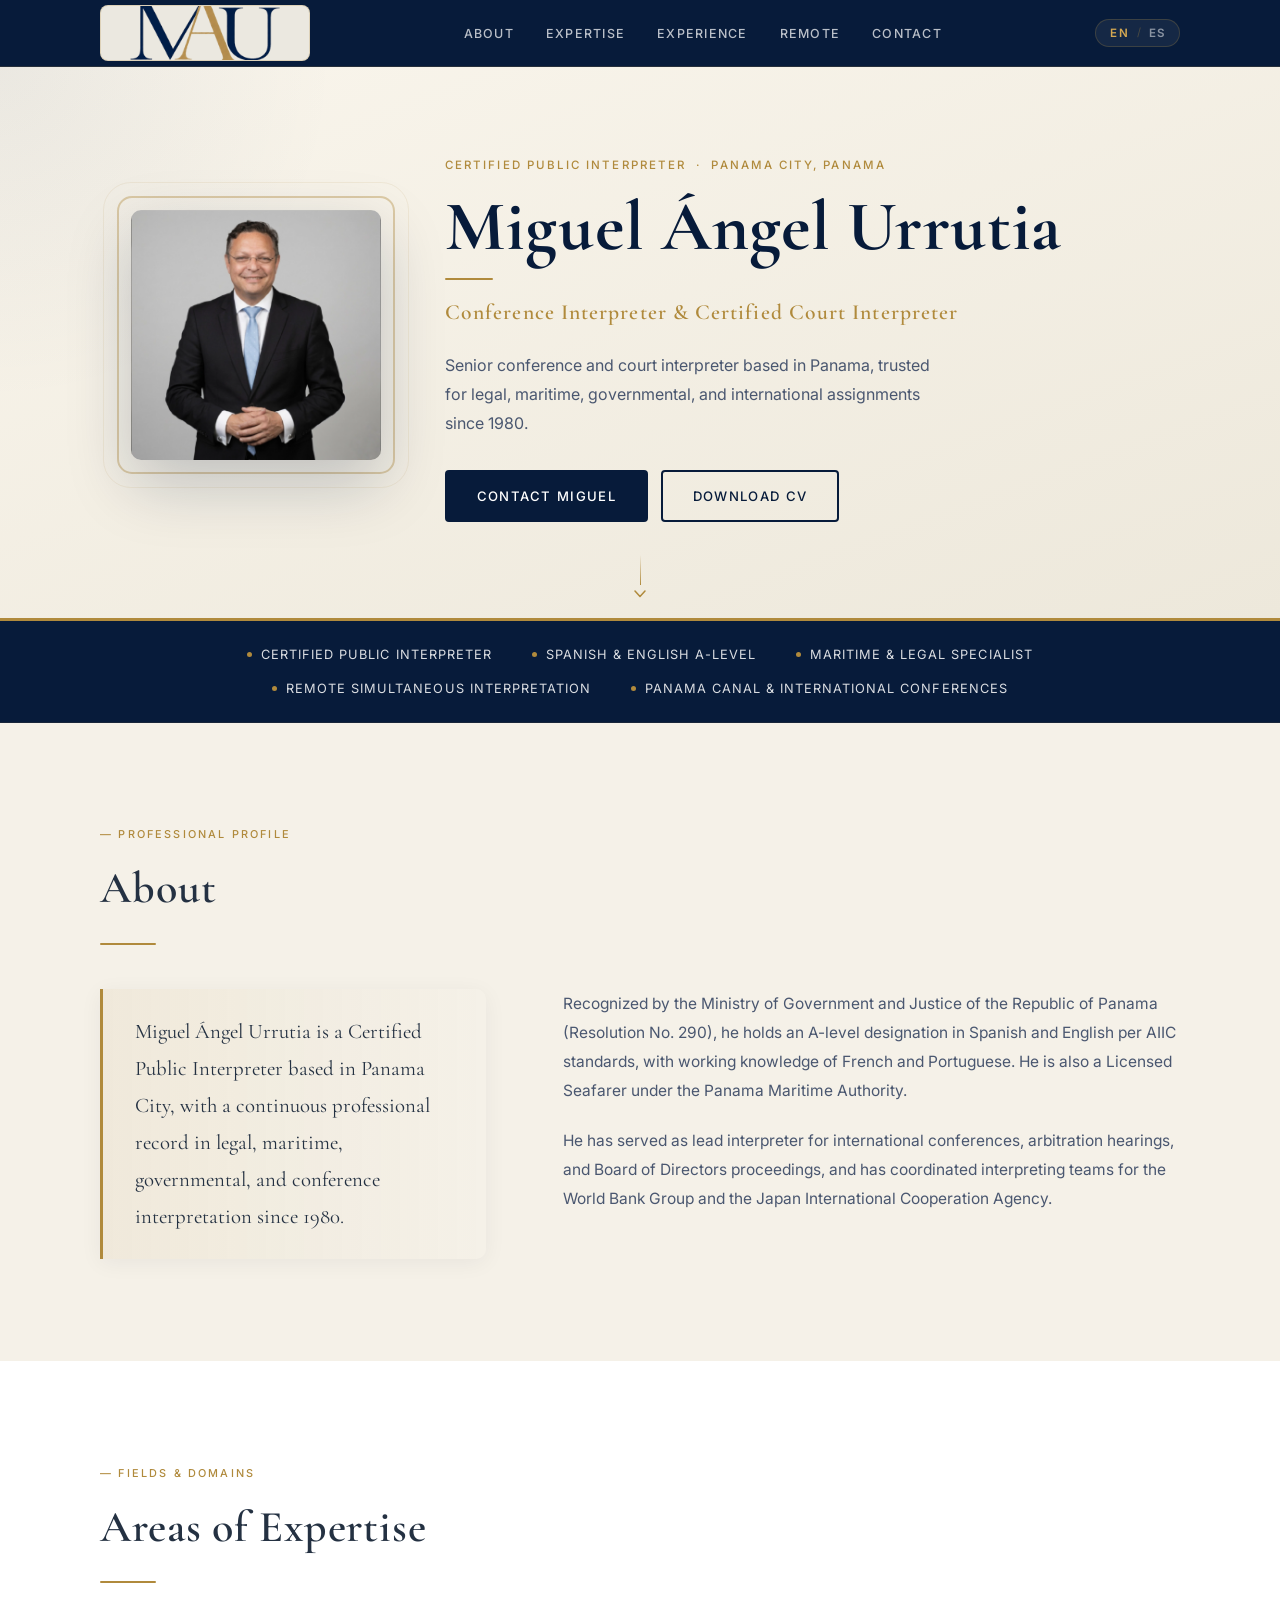
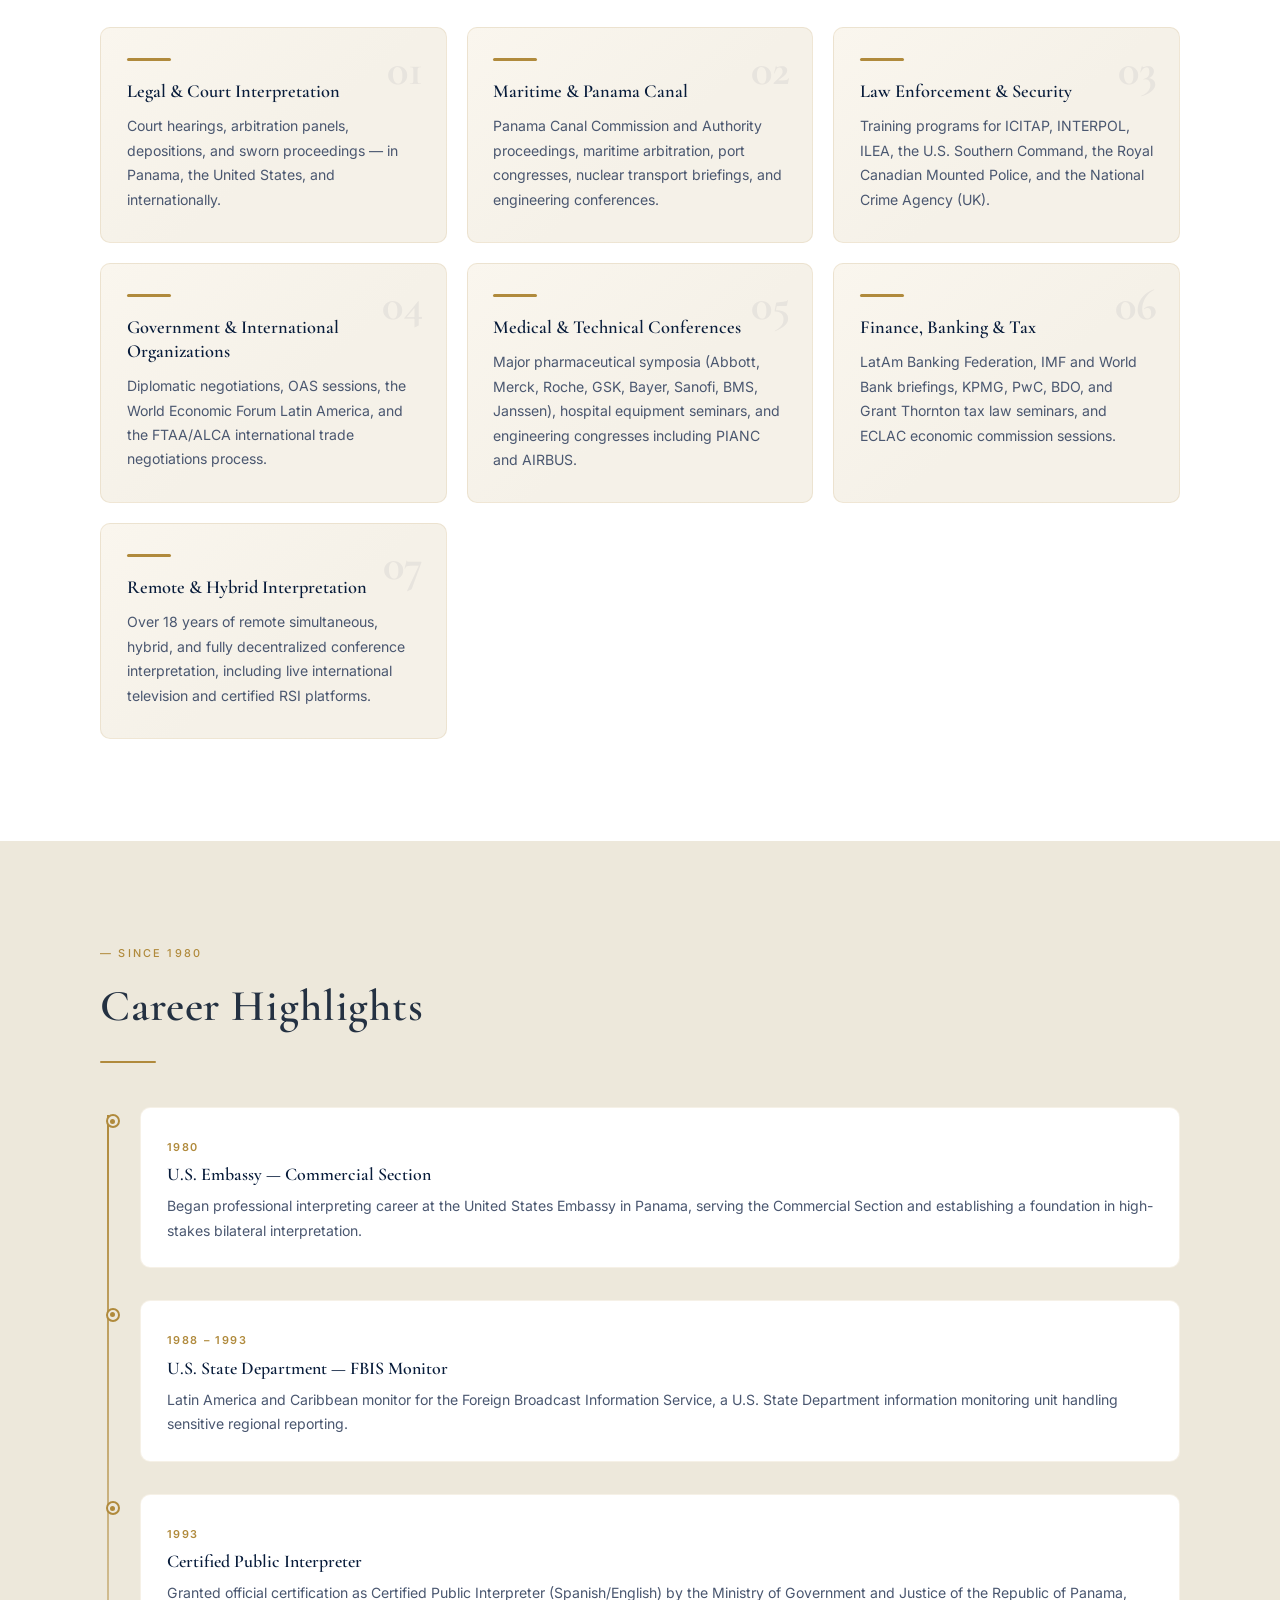
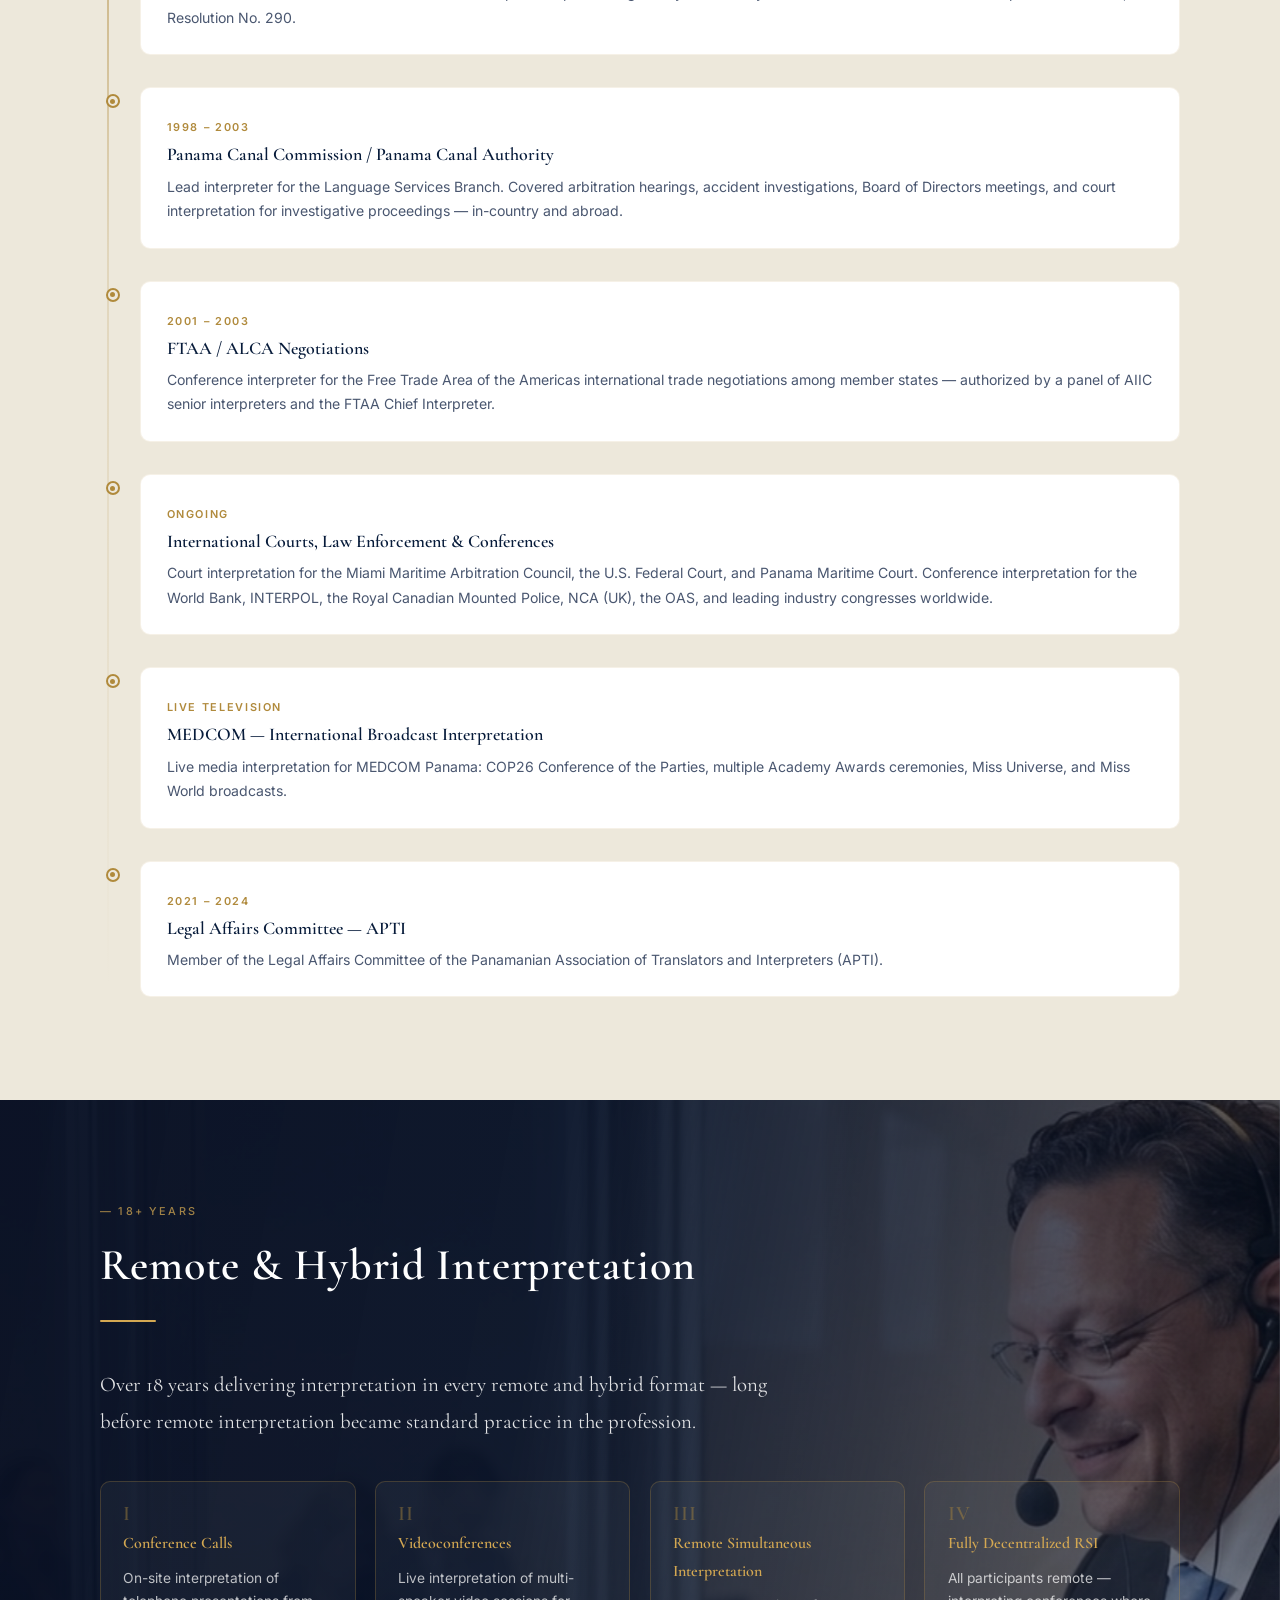
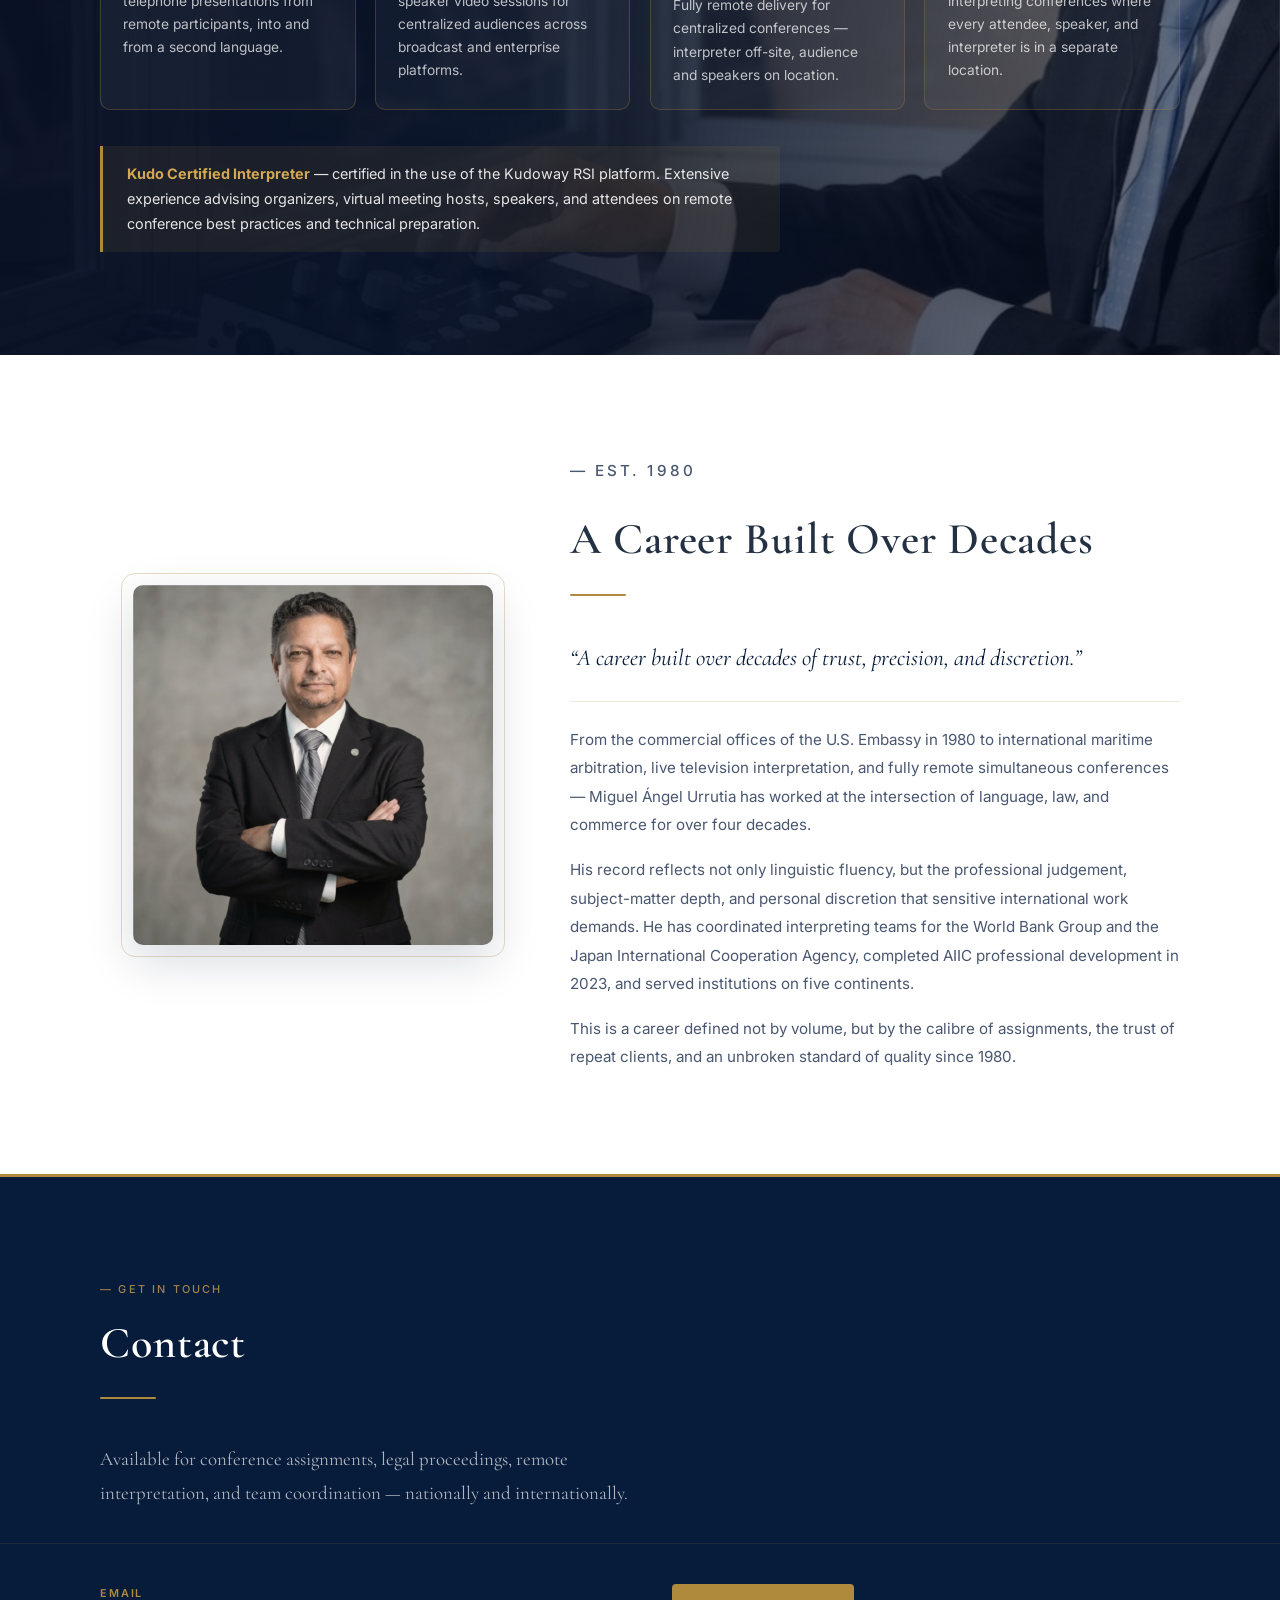
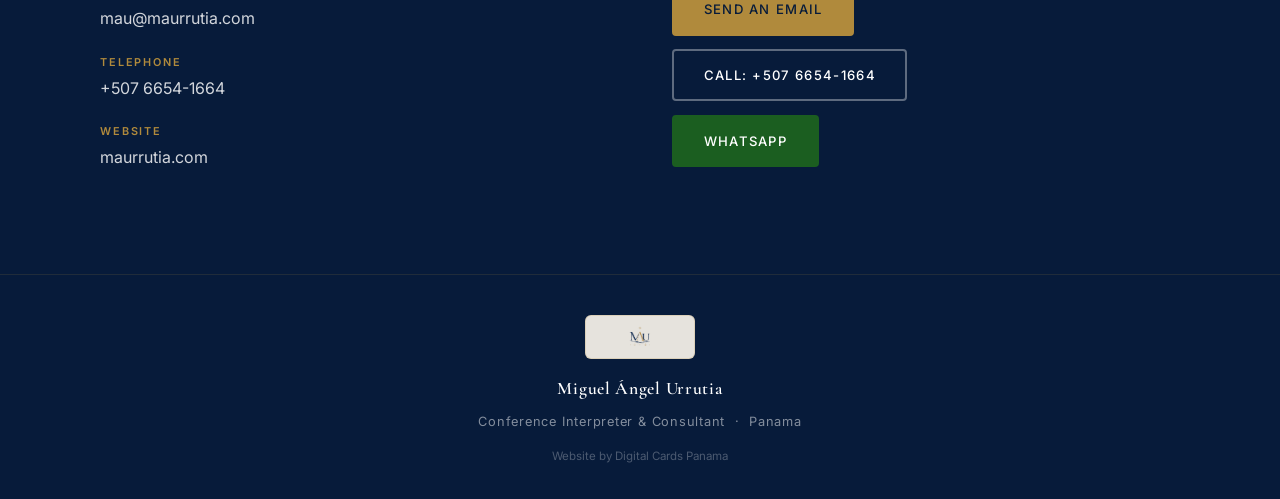
==== commit 2018131c: "Remove AIIC membership reference" ====
--- a/index.html
+++ b/index.html
@@ -115,7 +115,7 @@
     <section id="credentials" aria-label="Professional credentials">
       <div class="credentials-inner">
         <div class="credential-item"><span class="cred-gem" aria-hidden="true"></span><span data-i18n="cred.1">Certified Public Interpreter</span></div>
-        <div class="credential-item"><span class="cred-gem" aria-hidden="true"></span><span data-i18n="cred.2">Spanish &amp; English A-Level &nbsp;&middot;&nbsp; AIIC</span></div>
+        <div class="credential-item"><span class="cred-gem" aria-hidden="true"></span><span data-i18n="cred.2">Spanish &amp; English A-Level</span></div>
         <div class="credential-item"><span class="cred-gem" aria-hidden="true"></span><span data-i18n="cred.3">Maritime &amp; Legal Specialist</span></div>
         <div class="credential-item"><span class="cred-gem" aria-hidden="true"></span><span data-i18n="cred.4">Remote Simultaneous Interpretation</span></div>
         <div class="credential-item"><span class="cred-gem" aria-hidden="true"></span><span data-i18n="cred.5">Panama Canal &amp; International Conferences</span></div>
